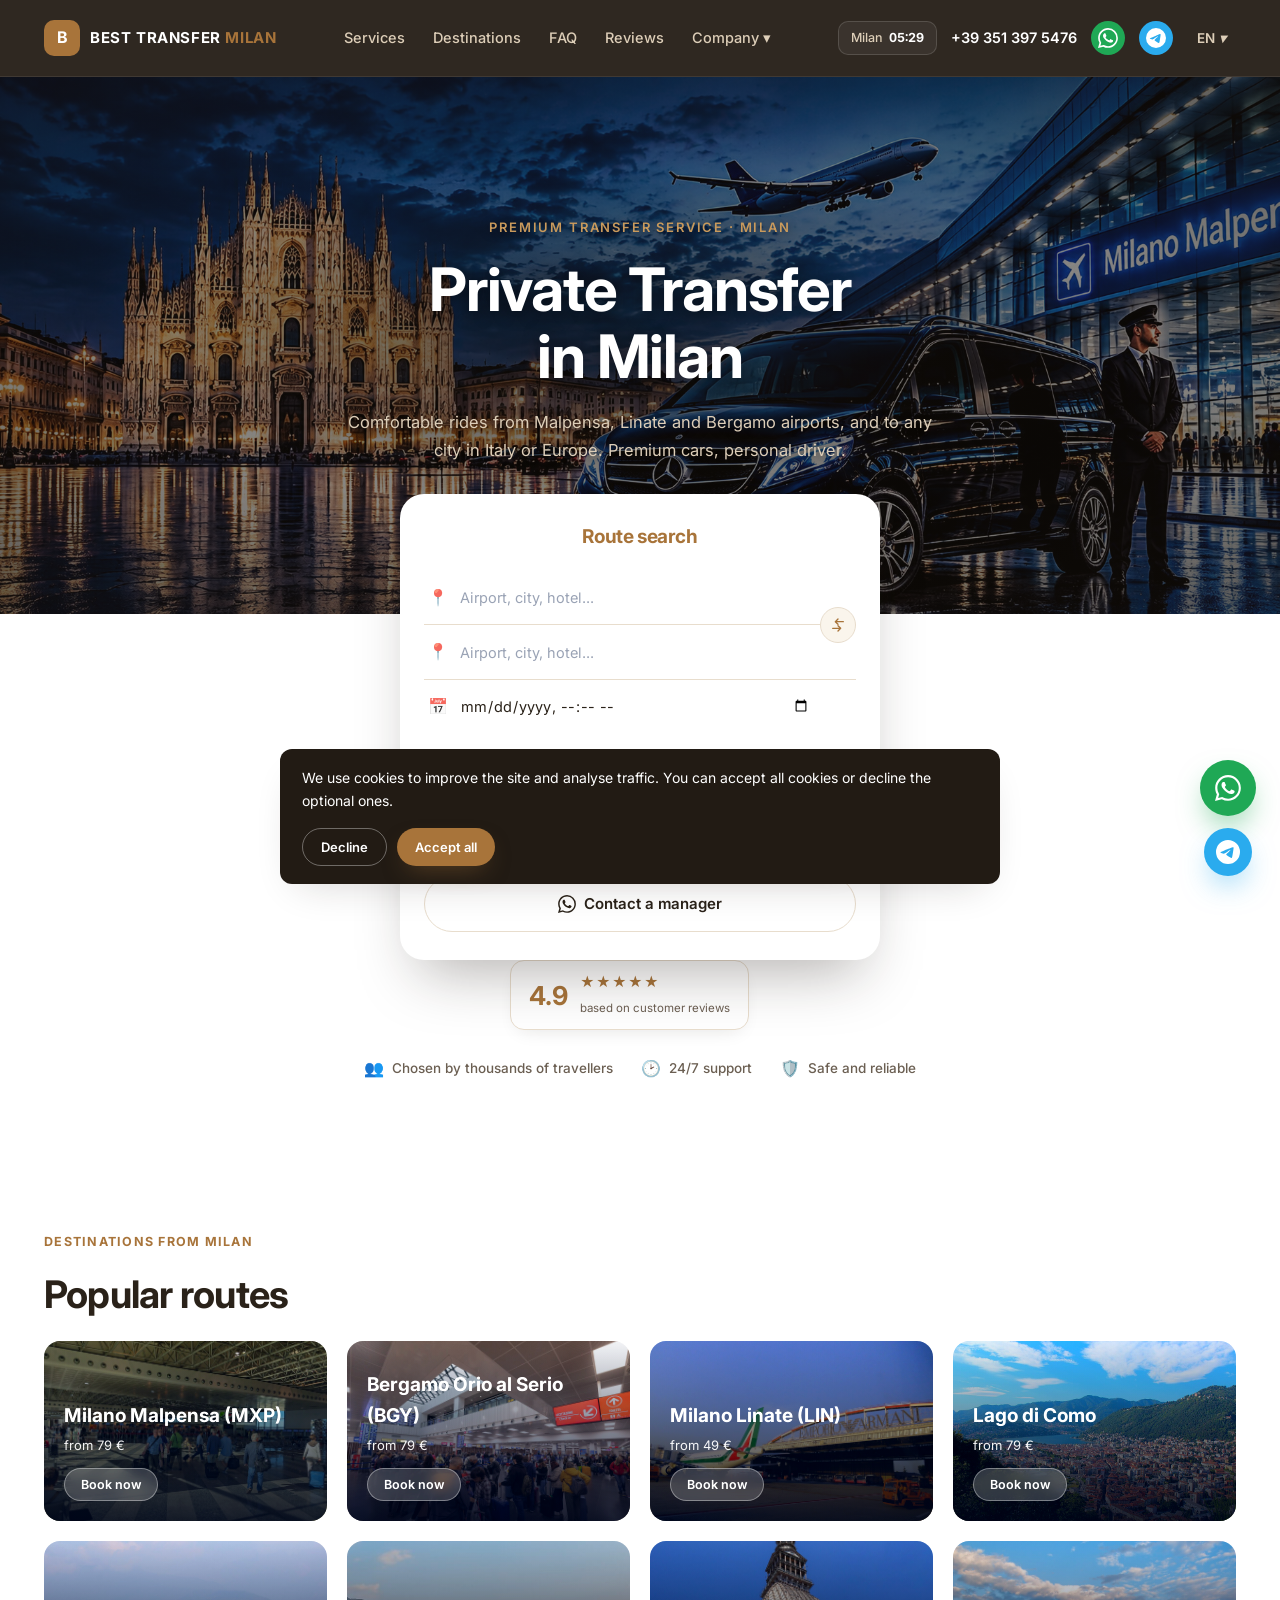
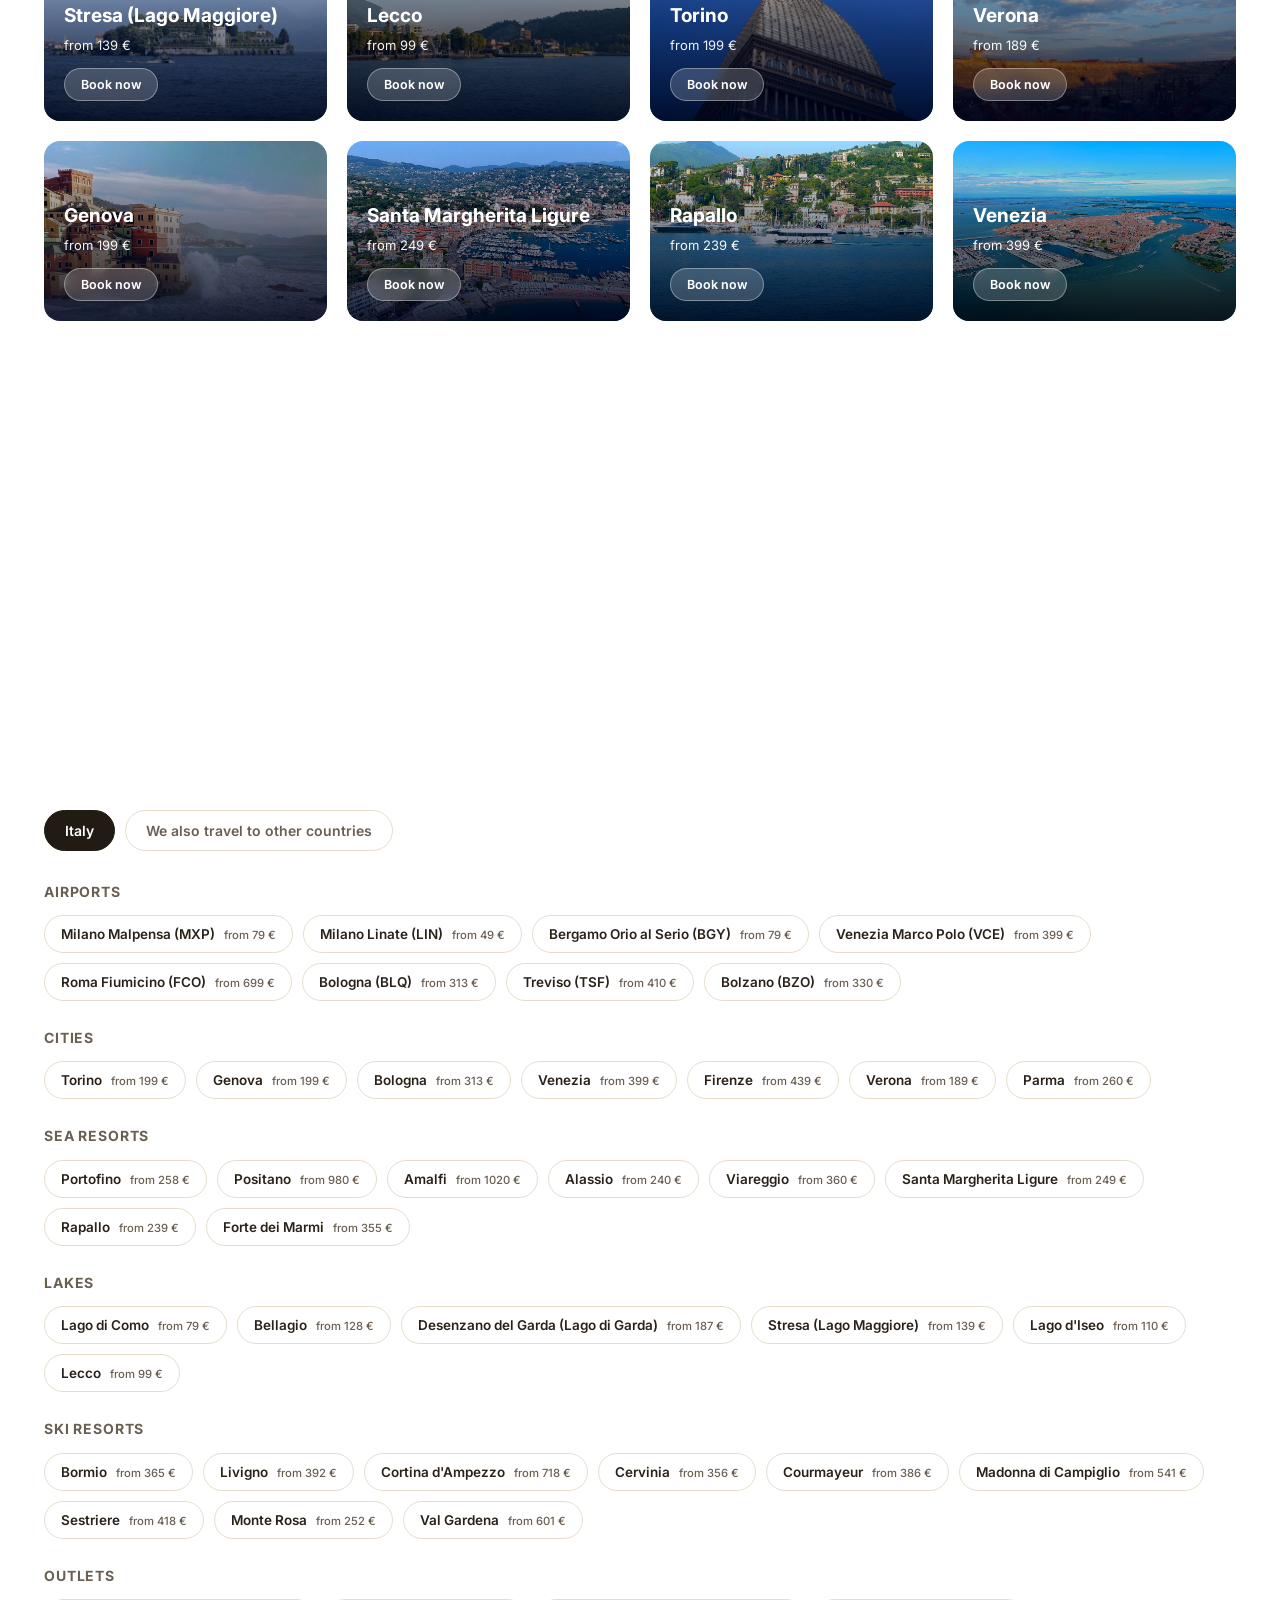
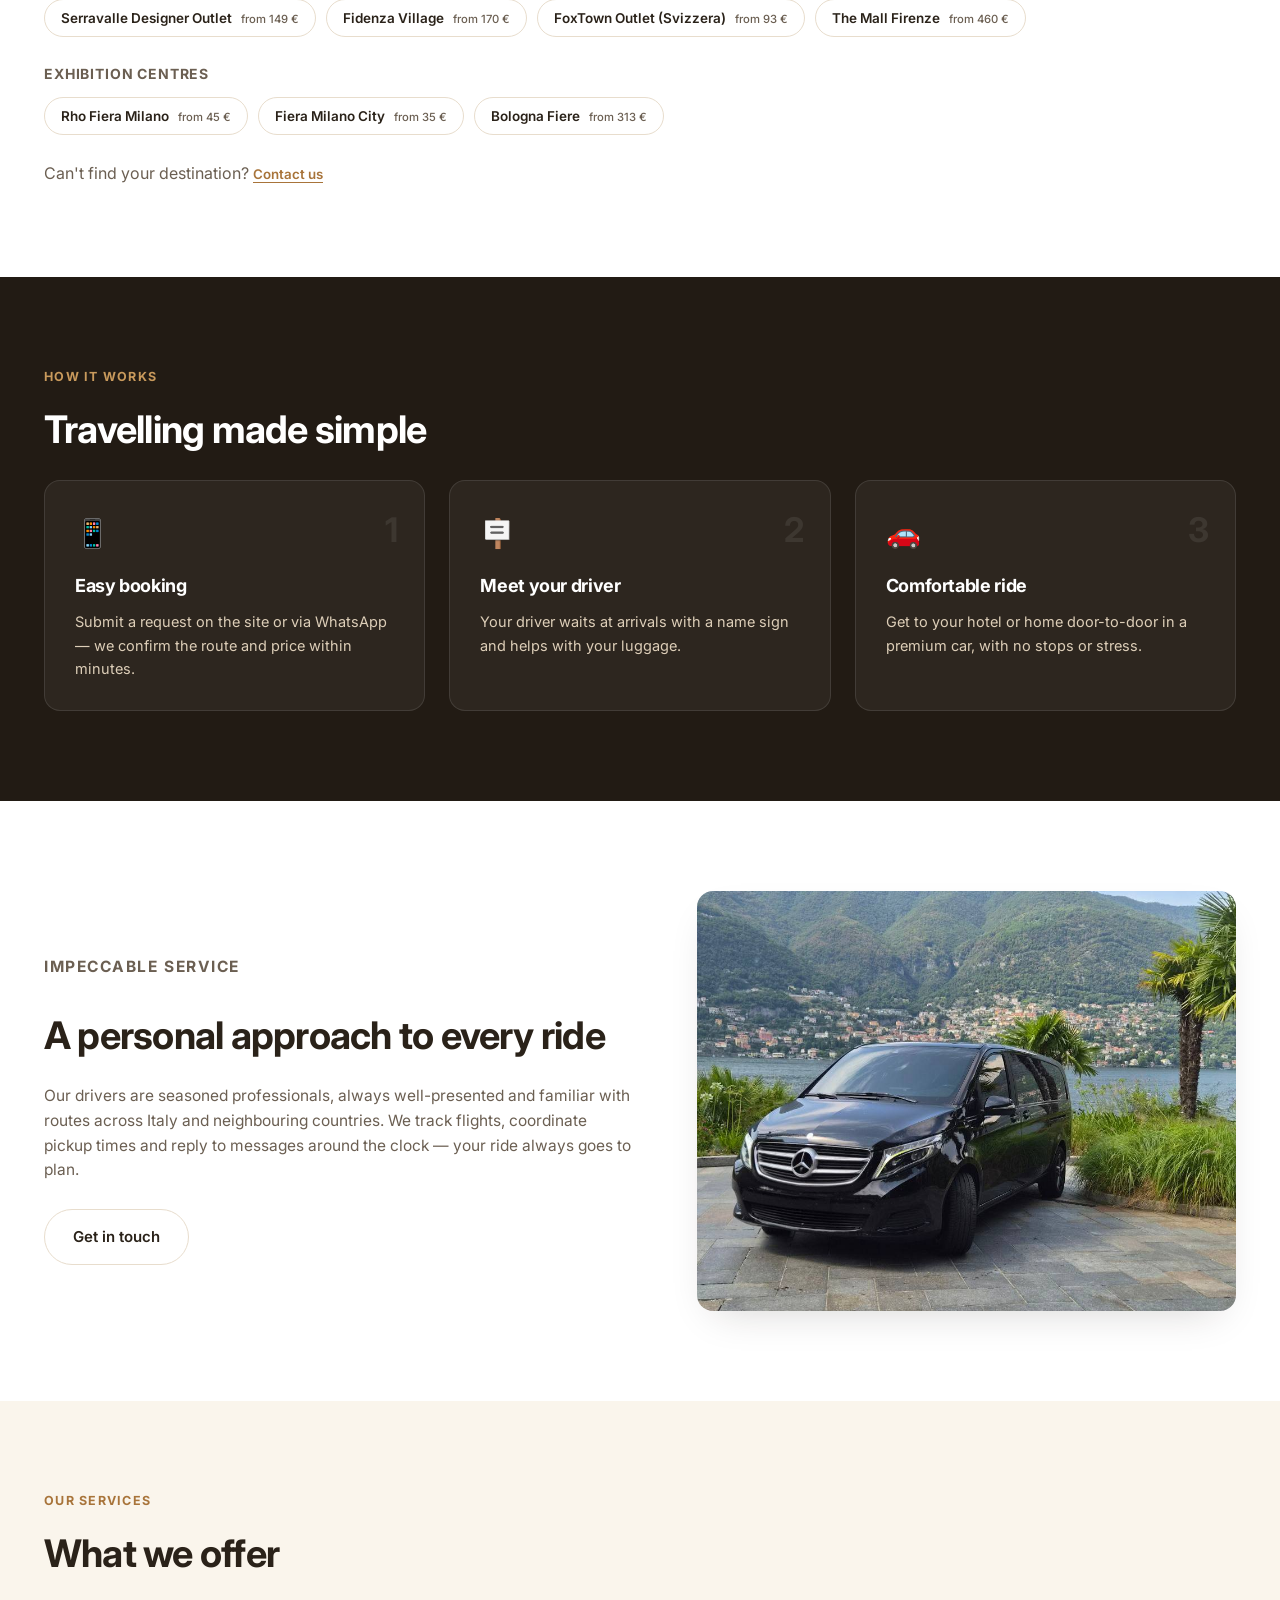
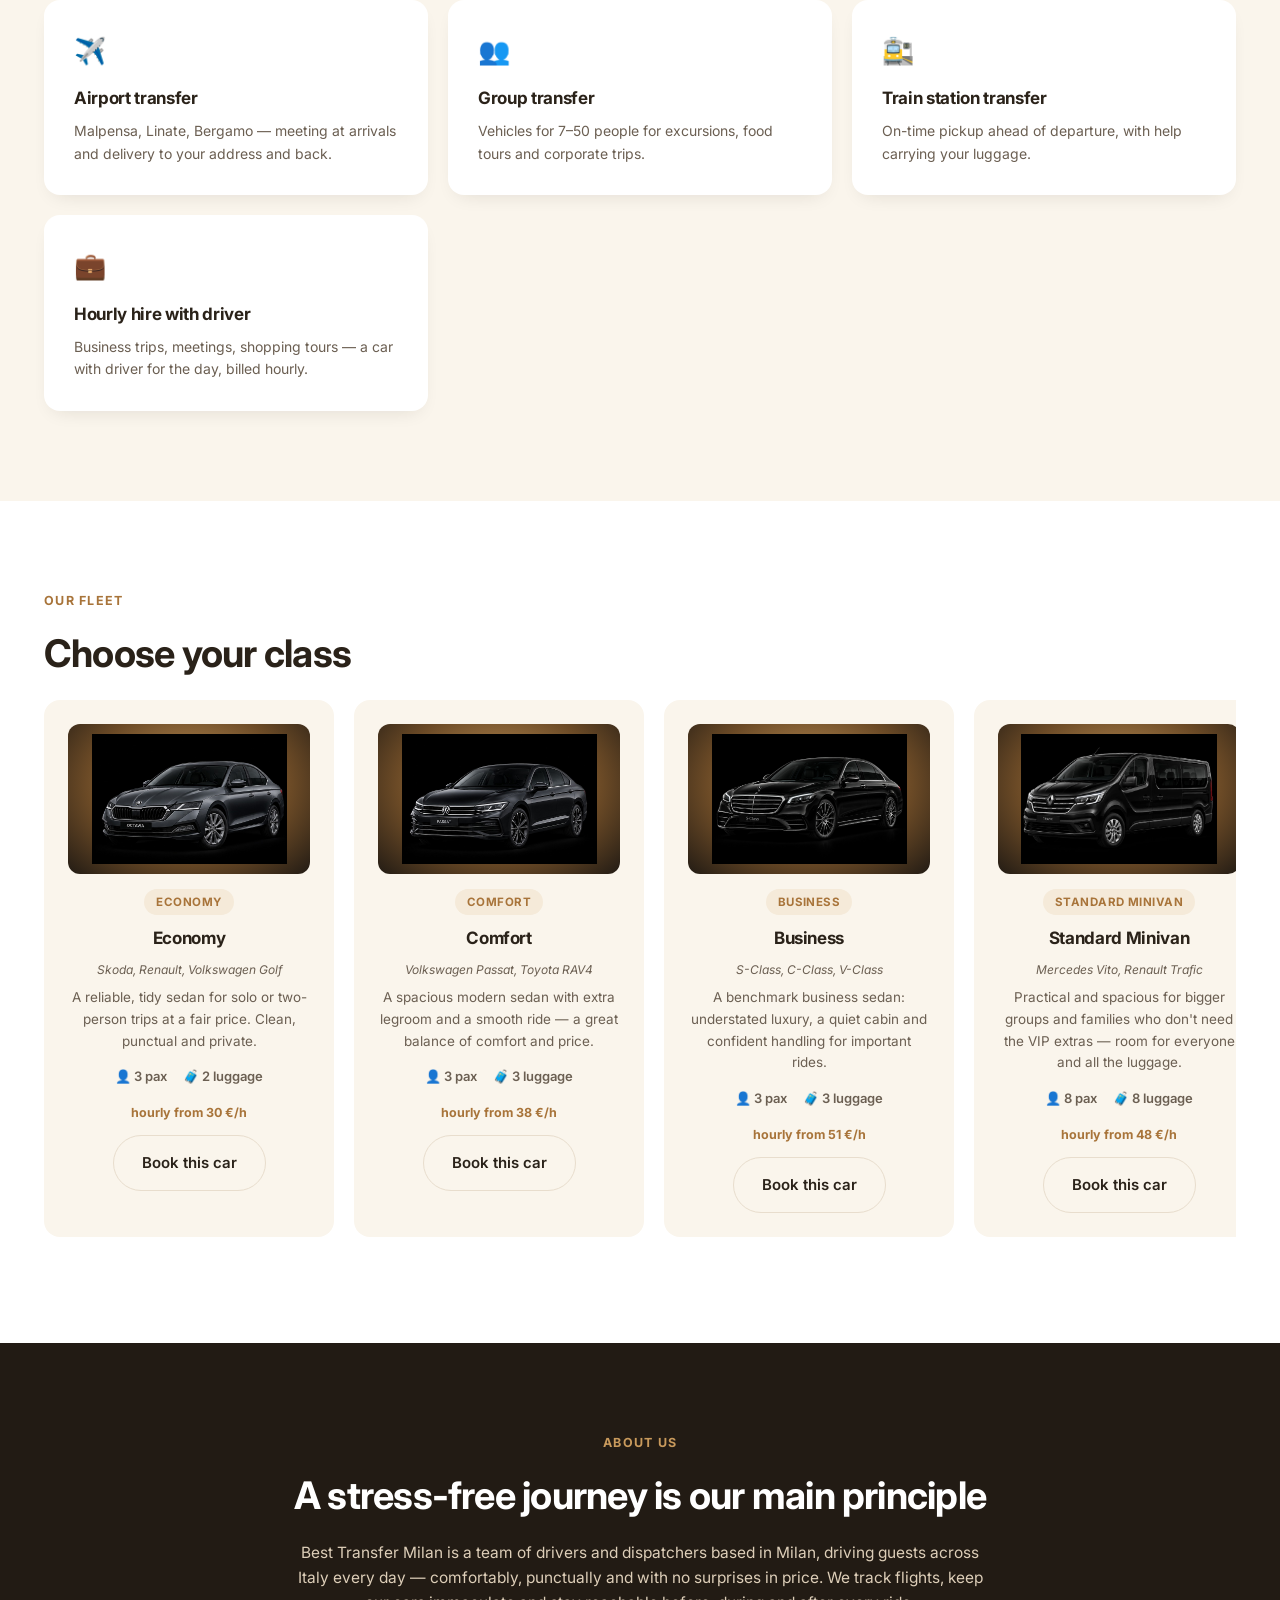
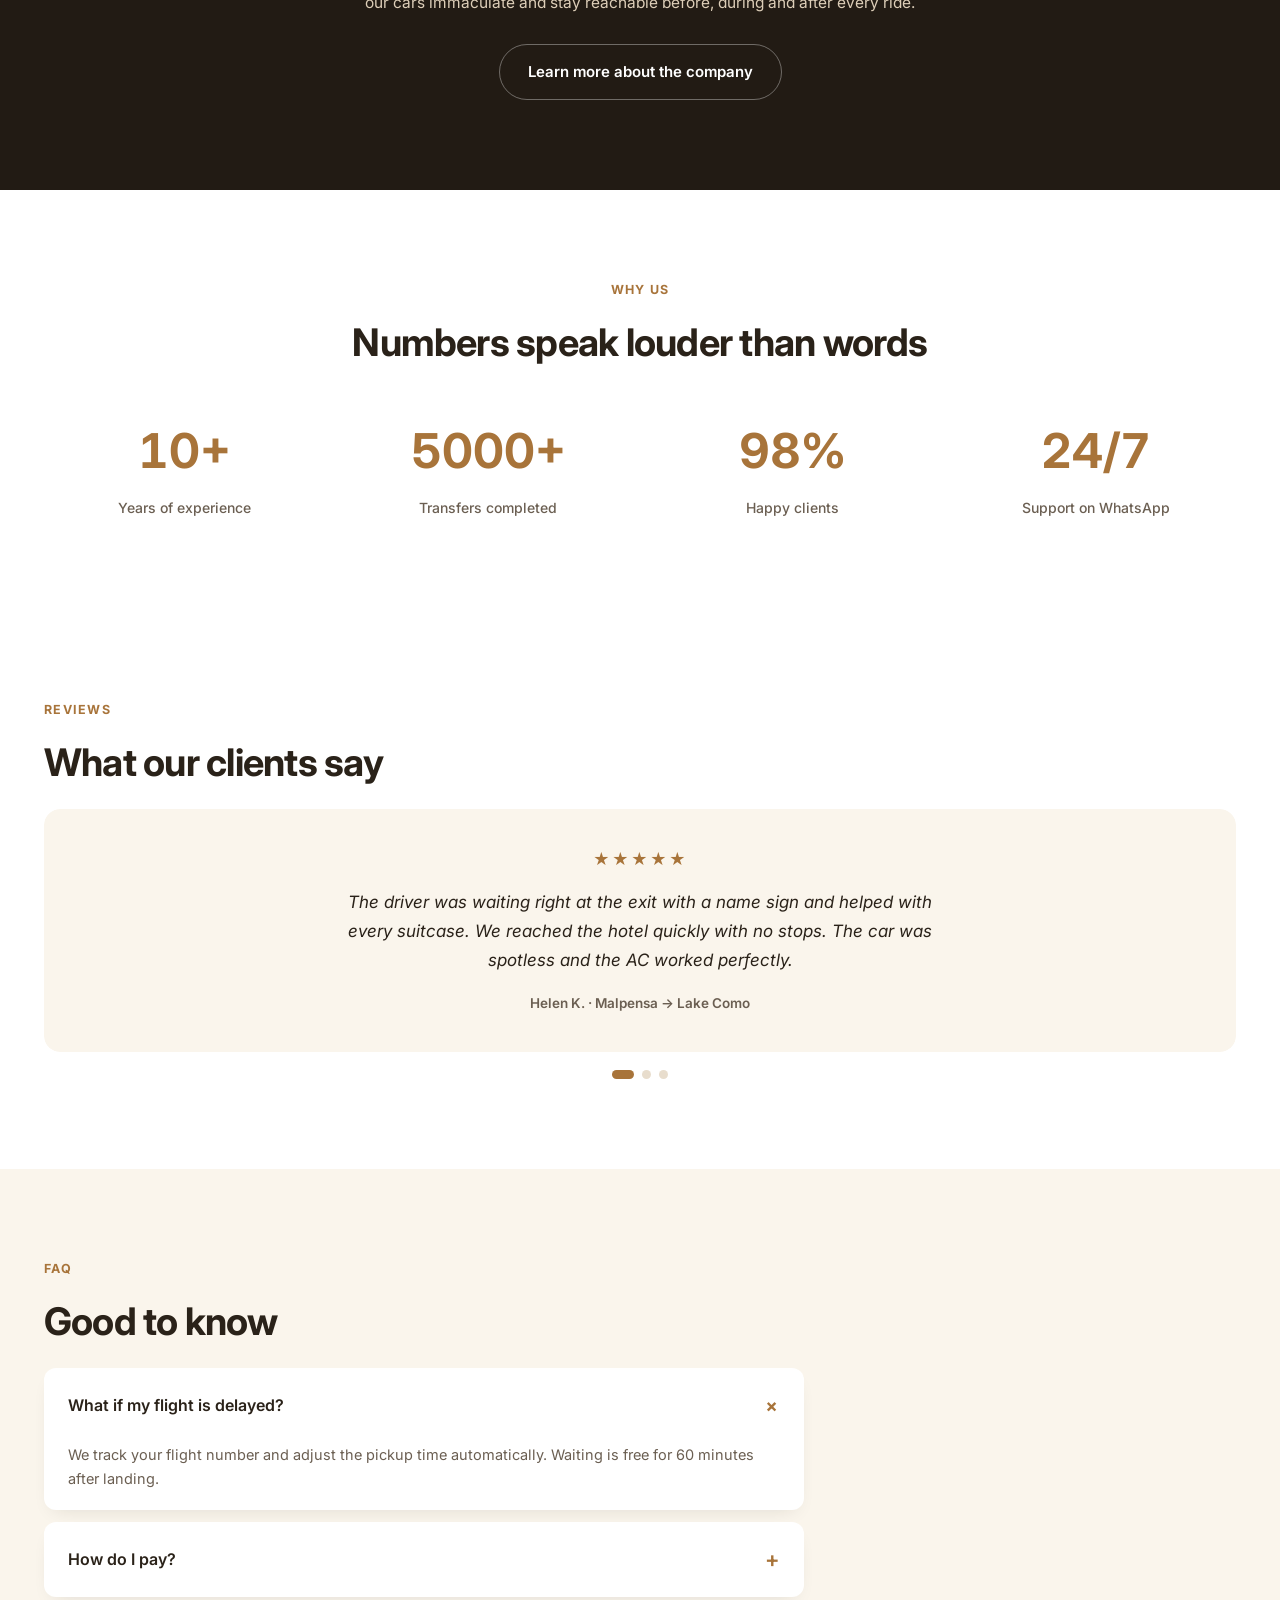
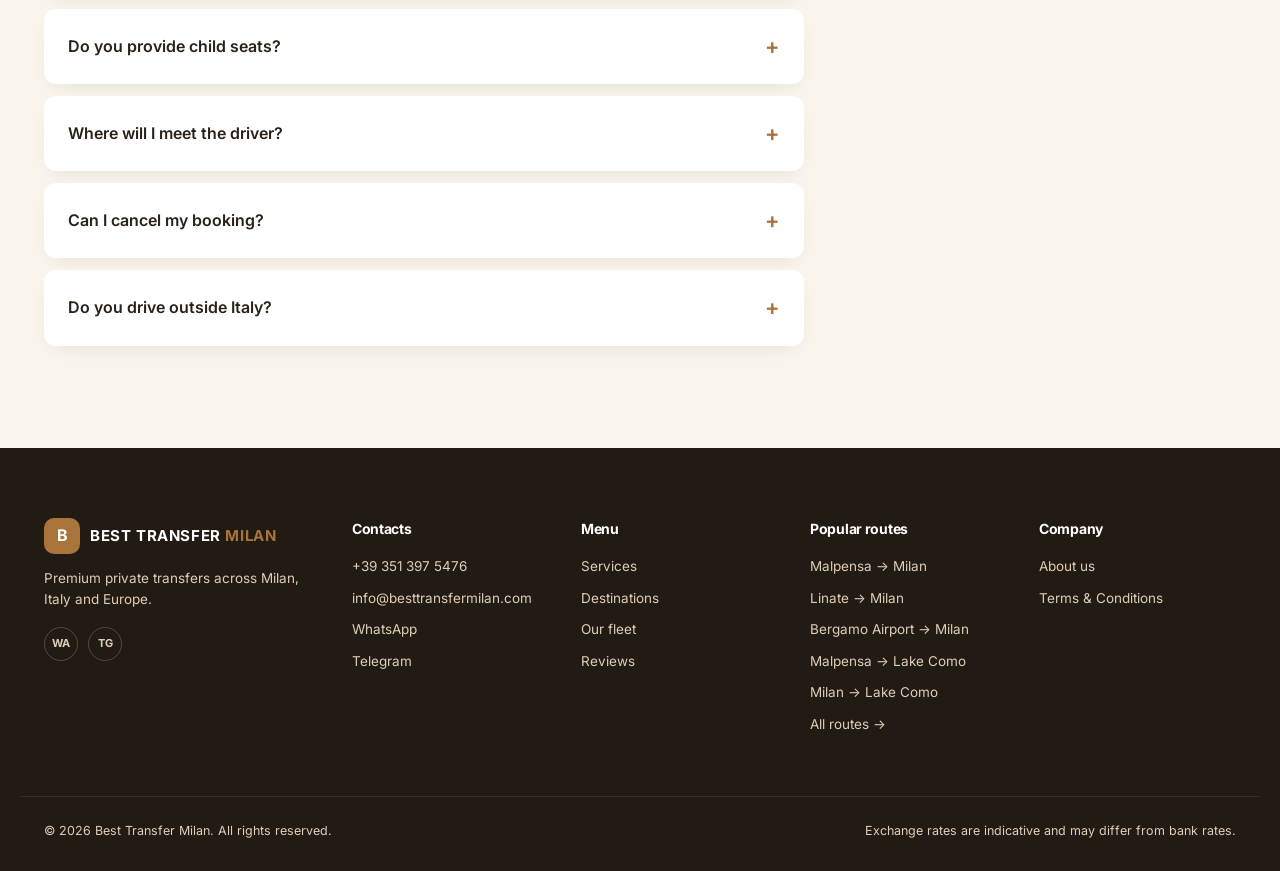
==== index.html @ 9ca3dce0 "Add static landing pages for 12 popular routes and a routes hub Each page has its own title, descrip" ====
<!DOCTYPE html>
<html lang="en">
<head>
<meta charset="UTF-8">
<meta name="viewport" content="width=device-width, initial-scale=1.0">
<title>Best Transfer Milan — Private Transfers in Milan</title>
<meta name="description" content="Premium private transfers from Milan: Malpensa, Linate and Bergamo airports, lakes, ski resorts and cities across Italy, France, Switzerland and Austria.">
<link rel="canonical" href="https://besttransfermilan.com/">
<meta name="robots" content="index, follow, max-image-preview:large, max-snippet:-1">
<meta property="og:type" content="website">
<meta property="og:site_name" content="Best Transfer Milan">
<meta property="og:title" content="Best Transfer Milan — Private Transfers in Milan">
<meta property="og:description" content="Premium private transfers from Milan: Malpensa, Linate and Bergamo airports, lakes, ski resorts and cities across Italy, France, Switzerland and Austria.">
<meta property="og:url" content="https://besttransfermilan.com/">
<meta property="og:image" content="https://besttransfermilan.com/images/hero-banner.jpg">
<meta property="og:image:width" content="2048">
<meta property="og:image:height" content="768">
<meta name="twitter:card" content="summary_large_image">
<link rel="preconnect" href="https://fonts.googleapis.com">
<link rel="preconnect" href="https://fonts.gstatic.com" crossorigin>
<link href="https://fonts.googleapis.com/css2?family=Inter:wght@400;500;600;700&display=swap" rel="stylesheet">
<link rel="icon" href="/favicon.ico" sizes="any">
<link rel="icon" type="image/png" sizes="96x96" href="/images/favicon-96.png">
<link rel="icon" type="image/png" sizes="32x32" href="/images/favicon-32.png">
<link rel="icon" type="image/svg+xml" href="/images/favicon.svg">
<link rel="apple-touch-icon" sizes="180x180" href="/images/favicon-180.png">
<link rel="manifest" href="/site.webmanifest">
<meta name="theme-color" content="#221b14">
<script type="application/ld+json">
{
  "@context": "https://schema.org",
  "@type": "LocalBusiness",
  "additionalType": "https://schema.org/TaxiService",
  "name": "Best Transfer Milan",
  "description": "Premium private transfers from Milan: Malpensa, Linate and Bergamo airports, lakes, ski resorts and cities across Italy, France, Switzerland and Austria.",
  "url": "https://besttransfermilan.com/",
  "logo": "https://besttransfermilan.com/images/favicon-512.png",
  "image": "https://besttransfermilan.com/images/hero-banner.jpg",
  "telephone": "+39 351 397 5476",
  "email": "info@besttransfermilan.com",
  "priceRange": "€€",
  "address": { "@type": "PostalAddress", "addressLocality": "Milano", "addressRegion": "MI", "addressCountry": "IT" },
  "areaServed": [
    { "@type": "City", "name": "Milan" },
    { "@type": "Country", "name": "Italy" }
  ],
  "sameAs": ["https://wa.me/393513975476", "https://t.me/VipTransferIt"],
  "openingHoursSpecification": [{
    "@type": "OpeningHoursSpecification",
    "dayOfWeek": ["Monday","Tuesday","Wednesday","Thursday","Friday","Saturday","Sunday"],
    "opens": "00:00",
    "closes": "23:59"
  }]
}
</script>
<link rel="stylesheet" href="style.css?v=39">
</head>
<body>

<!-- ===== COOKIE BANNER ===== -->
<div class="cookie" id="cookieBanner" hidden>
  <p data-i18n="cookie_text">Ми використовуємо файли cookie, щоб покращити роботу сайту та аналізувати трафік. Ви можете прийняти всі cookie або відхилити необов'язкові.</p>
  <div class="cookie__actions">
    <button type="button" class="btn btn--ghost btn--sm" id="cookieDecline" data-i18n="cookie_decline">Відхилити</button>
    <button type="button" class="btn btn--gold btn--sm" id="cookieAccept" data-i18n="cookie_accept">Прийняти всі</button>
  </div>
</div>

<!-- ===== HEADER ===== -->
<header class="header" id="header">
  <div class="header__inner container">
    <a href="#top" class="logo">
      <span class="logo__mark">B</span>
      <span class="logo__text">BEST TRANSFER <em>MILAN</em></span>
    </a>

    <nav class="nav" id="mainNav">
      <a href="#services" data-i18n="nav_services">Послуги</a>
      <a href="#catalog" data-i18n="nav_destinations">Напрямки</a>
      <a href="#faq" data-i18n="nav_faq">FAQ</a>
      <a href="#reviews" data-i18n="nav_reviews">Відгуки</a>
      <div class="dropdown">
        <button type="button" class="dropdown__toggle" data-i18n="nav_company">Компанія ▾</button>
        <div class="dropdown__menu">
          <a href="#about" data-i18n="nav_about">Про нас</a>
          <a href="#" id="openTerms" data-i18n="nav_terms">Умови та правила</a>
        </div>
      </div>
    </nav>

    <div class="header__tools">
      <div class="header__clock" id="headerClock">
        <span class="header__clock-label" data-i18n="clock_label">Мілан</span>
        <span class="header__clock-time" id="headerClockTime">—:—</span>
      </div>
      <a href="https://wa.me/390000000000" target="_blank" rel="noopener" class="header__phone" id="headerPhone">+39 000 000 0000</a>
      <a href="https://wa.me/390000000000" target="_blank" rel="noopener" class="header__wa" aria-label="WhatsApp">
        <svg viewBox="0 0 24 24" fill="currentColor" width="20" height="20"><path d="M17.47 14.38c-.3-.15-1.76-.87-2.03-.97-.27-.1-.47-.15-.67.15-.2.3-.77.97-.94 1.16-.17.2-.35.22-.64.08-.3-.15-1.26-.46-2.39-1.48-.88-.79-1.48-1.76-1.65-2.06-.17-.3-.02-.46.13-.61.13-.13.3-.35.45-.52.15-.17.2-.3.3-.5.1-.2.05-.37-.02-.52-.08-.15-.67-1.61-.92-2.21-.24-.58-.49-.5-.67-.51-.17-.01-.37-.01-.57-.01-.2 0-.52.07-.79.37-.27.3-1.04 1.02-1.04 2.48 0 1.46 1.07 2.88 1.21 3.07.15.2 2.1 3.2 5.08 4.49.71.3 1.26.49 1.69.62.71.23 1.36.2 1.87.12.57-.09 1.76-.72 2.01-1.41.25-.69.25-1.29.17-1.41-.07-.12-.27-.2-.57-.35M12.05 21.9h-.01a9.87 9.87 0 0 1-5.03-1.38l-.36-.21-3.74.98 1-3.65-.24-.37a9.86 9.86 0 0 1-1.51-5.26C2.17 6.6 6.6 2.16 12.06 2.16c2.64 0 5.12 1.03 6.99 2.9a9.82 9.82 0 0 1 2.89 6.99c0 5.45-4.44 9.88-9.89 9.88M20.46 3.6A11.82 11.82 0 0 0 12.06 0C5.5 0 .17 5.33.17 11.89c0 2.1.55 4.14 1.59 5.95L0 24l6.3-1.65a11.88 11.88 0 0 0 5.68 1.45h.01c6.55 0 11.89-5.34 11.89-11.89a11.82 11.82 0 0 0-3.42-8.3" /></svg>
      </a>
      <a href="https://t.me/VipTransferIt" target="_blank" rel="noopener" class="header__tg" aria-label="Telegram" data-telegram-link>
        <svg viewBox="0 0 24 24" fill="currentColor" width="20" height="20"><path d="M11.944 0A12 12 0 000 12a12 12 0 0012 12 12 12 0 0012-12A12 12 0 0012 0a12 12 0 00-.056 0zm4.962 7.224c.1-.002.321.023.465.14a.506.506 0 01.171.325c.016.093.036.306.02.472-.18 1.898-.962 6.502-1.36 8.627-.168.9-.499 1.201-.82 1.23-.696.065-1.225-.46-1.9-.902-1.056-.693-1.653-1.124-2.678-1.8-1.185-.78-.417-1.21.258-1.91.177-.184 3.247-2.977 3.307-3.23.007-.032.014-.15-.056-.212s-.174-.041-.249-.024c-.106.024-1.793 1.14-5.061 3.345-.48.33-.913.49-1.302.48-.428-.008-1.252-.241-1.865-.44-.752-.245-1.349-.374-1.297-.789.027-.216.325-.437.893-.663 3.498-1.524 5.83-2.529 6.998-3.014 3.332-1.386 4.025-1.627 4.476-1.635z"/></svg>
      </a>

      <div class="switch" id="langSwitch">
        <button type="button" class="switch__toggle" id="langToggle">EN <i>▾</i></button>
        <ul class="switch__menu" id="langMenu">
          <li><button type="button" data-lang="it">IT</button></li>
          <li><button type="button" data-lang="en" class="is-active">EN</button></li>
          <li><button type="button" data-lang="uk">UA</button></li>
          <li><button type="button" data-lang="ru">RU</button></li>
        </ul>
      </div>

      <button type="button" class="burger" id="burger" aria-label="Menu"><span></span><span></span><span></span></button>
    </div>
  </div>

  <!-- mobile nav -->
  <div class="mobile-nav" id="mobileNav">
    <a href="#services" data-i18n="nav_services">Послуги</a>
    <a href="#catalog" data-i18n="nav_destinations">Напрямки</a>
    <a href="#faq" data-i18n="nav_faq">FAQ</a>
    <a href="#reviews" data-i18n="nav_reviews">Відгуки</a>
    <a href="#about" data-i18n="nav_about">Про нас</a>
    <a href="#" id="openTermsMobile" data-i18n="nav_terms">Умови та правила</a>
  </div>
</header>

<main id="top">

  <!-- ===== HERO ===== -->
  <section class="hero" id="hero">
    <div class="hero__bg"></div>
    <div class="hero__overlay"></div>
    <div class="hero__content container">
      <p class="hero__eyebrow reveal" data-i18n="hero_eyebrow">Преміальний трансфер-сервіс · Мілан</p>
      <h1 class="hero__title reveal" data-i18n="hero_title">Приватний трансфер<br>у Мілані</h1>
      <p class="hero__subtitle reveal" data-i18n="hero_subtitle">Комфортні поїздки з аеропортів Мальпенса, Лінате й Бергамо, а також у будь-яке місто Італії та Європи. Преміальні авто, персональний водій, фіксована ціна.</p>
    </div>
  </section>

  <!-- ===== FLOATING SEARCH CARD ===== -->
  <div class="searchcard-wrap container">
    <form class="searchcard reveal" id="searchForm" novalidate>
      <h2 class="searchcard__title" data-i18n="search_title">Пошук маршруту</h2>

      <div class="searchcard__swapgroup">
        <div class="searchcard__row autocomplete">
          <span class="searchcard__icon">📍</span>
          <input type="text" id="fromInput" autocomplete="off" autocapitalize="off" spellcheck="false" data-i18n-placeholder="f_from_ph" placeholder="Звідки (напр. Мілан)">
          <ul class="autocomplete__list" id="fromList"></ul>
        </div>
        <div class="searchcard__row autocomplete searchcard__row--bordered">
          <span class="searchcard__icon">📍</span>
          <input type="text" id="toInput" autocomplete="off" autocapitalize="off" spellcheck="false" data-i18n-placeholder="f_to_ph" placeholder="Куди (напр. Мальпенса)">
          <ul class="autocomplete__list" id="toList"></ul>
        </div>
        <button type="button" class="swap-btn" id="swapBtn" aria-label="Swap">
          <svg viewBox="0 0 24 24" width="16" height="16" fill="none" stroke="currentColor" stroke-width="2" stroke-linecap="round" stroke-linejoin="round"><path d="M8 7h12M8 7l4-4M8 7l4 4"/><path d="M16 17H4m12 0l-4 4m4-4l-4-4"/></svg>
        </button>
      </div>

      <div class="searchcard__row searchcard__row--bordered">
        <span class="searchcard__icon">📅</span>
        <input type="datetime-local" id="dateInput">
      </div>

      <div class="searchcard__counters">
        <button type="button" class="counter-trigger" id="paxTrigger" data-open="pax">
          <span class="searchcard__icon">👤</span> <span id="paxDisplay">2</span> <i>▾</i>
        </button>
        <span class="searchcard__divider"></span>
        <button type="button" class="counter-trigger" id="bagsTrigger" data-open="bags">
          <span class="searchcard__icon">🧳</span> <span id="bagsDisplay">2</span> <i>▾</i>
        </button>

        <div class="counter-popover" id="counterPopover" hidden>
          <div class="counter-popover__row">
            <span data-i18n="f_pax">Пасажири</span>
            <div class="counter" data-counter="pax" data-min="1" data-max="16" data-value="2">
              <button type="button" class="counter__btn" data-step="-1" aria-label="minus">−</button>
              <span class="counter__value">2</span>
              <button type="button" class="counter__btn" data-step="1" aria-label="plus">+</button>
            </div>
          </div>
          <div class="counter-popover__row">
            <span data-i18n="f_bags">Багаж</span>
            <div class="counter" data-counter="bags" data-min="0" data-max="16" data-value="2">
              <button type="button" class="counter__btn" data-step="-1" aria-label="minus">−</button>
              <span class="counter__value">2</span>
              <button type="button" class="counter__btn" data-step="1" aria-label="plus">+</button>
            </div>
          </div>
        </div>
      </div>

      <button type="submit" class="btn btn--gold searchcard__submit" data-i18n="f_submit">Дізнатися ціни</button>
      <a href="https://wa.me/390000000000" target="_blank" rel="noopener" class="btn btn--outline searchcard__contact">
        <svg viewBox="0 0 24 24" fill="currentColor" width="18" height="18"><path d="M17.47 14.38c-.3-.15-1.76-.87-2.03-.97-.27-.1-.47-.15-.67.15-.2.3-.77.97-.94 1.16-.17.2-.35.22-.64.08-.3-.15-1.26-.46-2.39-1.48-.88-.79-1.48-1.76-1.65-2.06-.17-.3-.02-.46.13-.61.13-.13.3-.35.45-.52.15-.17.2-.3.3-.5.1-.2.05-.37-.02-.52-.08-.15-.67-1.61-.92-2.21-.24-.58-.49-.5-.67-.51-.17-.01-.37-.01-.57-.01-.2 0-.52.07-.79.37-.27.3-1.04 1.02-1.04 2.48 0 1.46 1.07 2.88 1.21 3.07.15.2 2.1 3.2 5.08 4.49.71.3 1.26.49 1.69.62.71.23 1.36.2 1.87.12.57-.09 1.76-.72 2.01-1.41.25-.69.25-1.29.17-1.41-.07-.12-.27-.2-.57-.35M12.05 21.9h-.01a9.87 9.87 0 0 1-5.03-1.38l-.36-.21-3.74.98 1-3.65-.24-.37a9.86 9.86 0 0 1-1.51-5.26C2.17 6.6 6.6 2.16 12.06 2.16c2.64 0 5.12 1.03 6.99 2.9a9.82 9.82 0 0 1 2.89 6.99c0 5.45-4.44 9.88-9.89 9.88M20.46 3.6A11.82 11.82 0 0 0 12.06 0C5.5 0 .17 5.33.17 11.89c0 2.1.55 4.14 1.59 5.95L0 24l6.3-1.65a11.88 11.88 0 0 0 5.68 1.45h.01c6.55 0 11.89-5.34 11.89-11.89a11.82 11.82 0 0 0-3.42-8.3" /></svg>
        <span data-i18n="contact_manager">Зв'язатися з менеджером</span>
      </a>
    </form>

    <!-- TRUST STRIP -->
    <div class="trust reveal">
      <div class="trust__rating">
        <span class="trust__score">4.9</span>
        <div>
          <div class="trust__stars">★★★★★</div>
          <span class="trust__of" data-i18n="trust_based">на основі відгуків клієнтів</span>
        </div>
      </div>
      <div class="trust__quotes" id="trustQuotes"></div>
    </div>

    <div class="badges reveal">
      <div class="badge"><span class="badge__icon">👥</span><span data-i18n="badge1">Вибір тисяч мандрівників</span></div>
      <div class="badge"><span class="badge__icon">🕑</span><span data-i18n="badge2">Підтримка 24/7</span></div>
      <div class="badge"><span class="badge__icon">🛡️</span><span data-i18n="badge3">Безпечно та надійно</span></div>
    </div>
  </div>

  <!-- ===== SEARCH RESULTS ===== -->
  <section class="section results" id="results" hidden>
    <div class="container">
      <p class="section__eyebrow reveal" data-i18n="results_eyebrow">Ваш маршрут</p>
      <h2 class="section__title reveal" id="resultsRoute">Milano → —</h2>
      <p class="results__distance reveal" id="resultsDistance"></p>
      <p class="results__note reveal" data-i18n="results_note">Ціни вказані орієнтовно та залежать від обраного класу авто. Точну вартість менеджер підтвердить після бронювання.</p>
      <div class="results__grid" id="resultsGrid"></div>
    </div>
  </section>

  <!-- ===== POPULAR DESTINATIONS ===== -->
  <section class="section destinations">
    <div class="container">
      <p class="section__eyebrow reveal" data-i18n="dest_eyebrow">Напрямки з Мілана</p>
      <h2 class="section__title reveal" data-i18n="dest_title">Популярні маршрути</h2>
      <div class="dest__grid" id="destGrid"></div>
    </div>
  </section>

  <!-- ===== DESTINATION CATALOG ===== -->
  <section class="section catalog" id="catalog">
    <div class="container">
      <p class="section__eyebrow reveal" data-i18n="catalog_eyebrow">Повний каталог</p>
      <h2 class="section__title reveal" data-i18n="catalog_title">Куди ще ми їдемо</h2>

      <div class="tabs" id="catalogTabs">
        <button type="button" class="tabs__btn is-active" data-tab="italy" data-i18n="tab_italy">Італія</button>
        <button type="button" class="tabs__btn" data-tab="other" data-i18n="tab_other">Також їздимо в інші країни</button>
      </div>

      <div class="catalog__panels" id="catalogPanels"></div>

      <p class="catalog__any reveal">
        <span data-i18n="catalog_notfound">Не знайшли свій напрямок?</span>
        <button type="button" class="link-btn" id="openContactFromCatalog" data-i18n="catalog_contact">Зв'яжіться з нами</button>
      </p>
    </div>
  </section>

  <!-- ===== HOW IT WORKS ===== -->
  <section class="section steps">
    <div class="container">
      <p class="section__eyebrow reveal" data-i18n="steps_eyebrow">Як це працює</p>
      <h2 class="section__title reveal" data-i18n="steps_title">Подорожувати просто</h2>
      <div class="steps__grid">
        <div class="step reveal">
          <div class="step__num">1</div>
          <div class="step__icon">📱</div>
          <h3 data-i18n="step1_title">Легке бронювання</h3>
          <p data-i18n="step1_text">Залиште заявку на сайті або у WhatsApp — підтвердимо маршрут і ціну за кілька хвилин.</p>
        </div>
        <div class="step reveal">
          <div class="step__num">2</div>
          <div class="step__icon">🪧</div>
          <h3 data-i18n="step2_title">Зустріч з водієм</h3>
          <p data-i18n="step2_text">Водій чекає на вас із табличкою в залі прильоту та допомагає з багажем.</p>
        </div>
        <div class="step reveal">
          <div class="step__num">3</div>
          <div class="step__icon">🚗</div>
          <h3 data-i18n="step3_title">Комфортна поїздка</h3>
          <p data-i18n="step3_text">Доїдьте до дверей готелю чи будинку у преміальному авто без зупинок і стресу.</p>
        </div>
      </div>
    </div>
  </section>

  <!-- ===== IMPECCABLE SERVICE ===== -->
  <section class="section quality">
    <div class="container quality__grid">
      <div class="quality__text reveal">
        <p class="section__eyebrow" data-i18n="quality_eyebrow">Бездоганний сервіс</p>
        <h2 class="section__title" data-i18n="quality_title">Персональний підхід до кожної поїздки</h2>
        <p data-i18n="quality_text">Наші водії — професіонали з багаторічним досвідом, охайним зовнішнім виглядом і знанням маршрутів по всій Італії та сусідніх країнах. Ми стежимо за рейсами, узгоджуємо час подачі авто та відповідаємо на повідомлення цілодобово — ваша поїздка завжди проходить за планом.</p>
        <a href="#booking" class="btn btn--outline" id="qualityCta" data-i18n="quality_cta">Зв'язатися з нами</a>
      </div>
      <div class="quality__media reveal">
        <img src="images/mercedes-v-class.jpg" alt="Водій Best Transfer Milan біля преміального автомобіля" loading="lazy">
      </div>
    </div>
  </section>

  <!-- ===== SERVICES ===== -->
  <section class="section services" id="services">
    <div class="container">
      <p class="section__eyebrow reveal" data-i18n="services_eyebrow">Наші послуги</p>
      <h2 class="section__title reveal" data-i18n="services_title">Що ми пропонуємо</h2>
      <div class="services__grid">
        <div class="service reveal">
          <div class="service__icon">✈️</div>
          <h3 data-i18n="svc1_title">Трансфер з аеропорту</h3>
          <p data-i18n="svc1_text">Мальпенса, Лінате, Бергамо — зустріч у залі прильоту та доставка до адреси й назад.</p>
        </div>
        <div class="service reveal">
          <div class="service__icon">👥</div>
          <h3 data-i18n="svc2_title">Груповий трансфер</h3>
          <p data-i18n="svc2_text">Авто на 7–50 місць для екскурсій, гастротурів і корпоративних поїздок.</p>
        </div>
        <div class="service reveal">
          <div class="service__icon">🚉</div>
          <h3 data-i18n="svc5_title">Трансфер до вокзалу</h3>
          <p data-i18n="svc5_text">Вчасна подача авто до відправлення потяга, допомога з багажем.</p>
        </div>
        <div class="service reveal">
          <div class="service__icon">💼</div>
          <h3 data-i18n="svc6_title">Погодинна оренда з водієм</h3>
          <p data-i18n="svc6_text">Бізнес-поїздки, зустрічі, шопінг-тури — авто з водієм на весь день за погодинним тарифом.</p>
        </div>
      </div>
    </div>
  </section>

  <!-- ===== FLEET ===== -->
  <section class="section fleet" id="fleet">
    <div class="container">
      <p class="section__eyebrow reveal" data-i18n="fleet_eyebrow">Автопарк</p>
      <h2 class="section__title reveal" data-i18n="fleet_title">Оберіть клас авто</h2>
      <div class="fleet__grid" id="fleetGrid"></div>
    </div>
  </section>

  <!-- ===== ABOUT / TRUST ===== -->
  <section class="section about" id="about">
    <div class="container about__box">
      <p class="section__eyebrow reveal" data-i18n="about_eyebrow">Про нас</p>
      <h2 class="section__title reveal" data-i18n="about_title">Подорож без стресу — наш головний принцип</h2>
      <p class="about__text reveal" data-i18n="about_text">Best Transfer Milan — команда водіїв і диспетчерів, що базується в Мілані та щодня возить гостей Італії комфортно, пунктуально та без несподіванок у ціні. Ми стежимо за рейсами, тримаємо авто в ідеальному стані та завжди на зв'язку — до, під час і після поїздки.</p>
      <a href="#" class="btn btn--ghost" id="aboutMoreBtn" data-i18n="about_cta">Дізнатися більше про компанію</a>
    </div>
  </section>

  <!-- ===== STATS ===== -->
  <section class="section stats-section">
    <div class="container">
      <p class="section__eyebrow reveal" data-i18n="stats_eyebrow">Чому ми</p>
      <h2 class="section__title reveal" data-i18n="stats_title">Цифри говорять самі за себе</h2>
      <ul class="stats__grid">
        <li class="stat reveal"><span class="stat__num" data-count="10" data-suffix="+">0</span><p data-i18n="stats1">Років досвіду</p></li>
        <li class="stat reveal"><span class="stat__num" data-count="5000" data-suffix="+">0</span><p data-i18n="stats2">Виконаних трансферів</p></li>
        <li class="stat reveal"><span class="stat__num" data-count="98" data-suffix="%">0</span><p data-i18n="stats3">Задоволених клієнтів</p></li>
        <li class="stat reveal"><span class="stat__num" data-count="24" data-suffix="/7">0</span><p data-i18n="stats4">Підтримка у WhatsApp</p></li>
      </ul>
    </div>
  </section>

  <!-- ===== REVIEWS ===== -->
  <section class="section reviews" id="reviews">
    <div class="container">
      <p class="section__eyebrow reveal" data-i18n="reviews_eyebrow">Відгуки</p>
      <h2 class="section__title reveal" data-i18n="reviews_title">Що кажуть наші клієнти</h2>
      <div class="reviews__carousel reveal" id="reviewsCarousel">
        <div class="reviews__track" id="reviewsTrack"></div>
      </div>
      <div class="reviews__dots" id="reviewsDots"></div>
    </div>
  </section>

  <!-- ===== FAQ ===== -->
  <section class="section faq" id="faq">
    <div class="container">
      <p class="section__eyebrow reveal" data-i18n="faq_eyebrow">FAQ</p>
      <h2 class="section__title reveal" data-i18n="faq_title">Корисно знати</h2>
      <div class="faq__list" id="faqList"></div>
    </div>
  </section>

</main>

<!-- ===== FLOATING MESSENGER BUTTONS ===== -->
<div class="fab-group">
  <a href="https://wa.me/390000000000" target="_blank" rel="noopener" class="fab fab--wa" aria-label="WhatsApp">
    <svg viewBox="0 0 24 24" fill="currentColor" width="26" height="26"><path d="M17.47 14.38c-.3-.15-1.76-.87-2.03-.97-.27-.1-.47-.15-.67.15-.2.3-.77.97-.94 1.16-.17.2-.35.22-.64.08-.3-.15-1.26-.46-2.39-1.48-.88-.79-1.48-1.76-1.65-2.06-.17-.3-.02-.46.13-.61.13-.13.3-.35.45-.52.15-.17.2-.3.3-.5.1-.2.05-.37-.02-.52-.08-.15-.67-1.61-.92-2.21-.24-.58-.49-.5-.67-.51-.17-.01-.37-.01-.57-.01-.2 0-.52.07-.79.37-.27.3-1.04 1.02-1.04 2.48 0 1.46 1.07 2.88 1.21 3.07.15.2 2.1 3.2 5.08 4.49.71.3 1.26.49 1.69.62.71.23 1.36.2 1.87.12.57-.09 1.76-.72 2.01-1.41.25-.69.25-1.29.17-1.41-.07-.12-.27-.2-.57-.35M12.05 21.9h-.01a9.87 9.87 0 0 1-5.03-1.38l-.36-.21-3.74.98 1-3.65-.24-.37a9.86 9.86 0 0 1-1.51-5.26C2.17 6.6 6.6 2.16 12.06 2.16c2.64 0 5.12 1.03 6.99 2.9a9.82 9.82 0 0 1 2.89 6.99c0 5.45-4.44 9.88-9.89 9.88M20.46 3.6A11.82 11.82 0 0 0 12.06 0C5.5 0 .17 5.33.17 11.89c0 2.1.55 4.14 1.59 5.95L0 24l6.3-1.65a11.88 11.88 0 0 0 5.68 1.45h.01c6.55 0 11.89-5.34 11.89-11.89a11.82 11.82 0 0 0-3.42-8.3" /></svg>
  </a>
  <a href="https://t.me/VipTransferIt" target="_blank" rel="noopener" class="fab fab--tg" aria-label="Telegram" data-telegram-link>
    <svg viewBox="0 0 24 24" fill="currentColor" width="24" height="24"><path d="M11.944 0A12 12 0 000 12a12 12 0 0012 12 12 12 0 0012-12A12 12 0 0012 0a12 12 0 00-.056 0zm4.962 7.224c.1-.002.321.023.465.14a.506.506 0 01.171.325c.016.093.036.306.02.472-.18 1.898-.962 6.502-1.36 8.627-.168.9-.499 1.201-.82 1.23-.696.065-1.225-.46-1.9-.902-1.056-.693-1.653-1.124-2.678-1.8-1.185-.78-.417-1.21.258-1.91.177-.184 3.247-2.977 3.307-3.23.007-.032.014-.15-.056-.212s-.174-.041-.249-.024c-.106.024-1.793 1.14-5.061 3.345-.48.33-.913.49-1.302.48-.428-.008-1.252-.241-1.865-.44-.752-.245-1.349-.374-1.297-.789.027-.216.325-.437.893-.663 3.498-1.524 5.83-2.529 6.998-3.014 3.332-1.386 4.025-1.627 4.476-1.635z"/></svg>
  </a>
</div>

<!-- ===== BOOKING MODAL ===== -->
<div class="modal" id="bookingModal" hidden>
  <div class="modal__backdrop" id="modalBackdrop"></div>
  <div class="modal__box">
    <button type="button" class="modal__close" id="modalClose" aria-label="Close">✕</button>
    <h3 class="modal__title" data-i18n="modal_title">Забронювати трансфер</h3>
    <p class="modal__route" id="modalRoute"></p>
    <form class="modal__form" id="modalForm" novalidate>
      <div class="field">
        <label for="mName" data-i18n="m_name">Ваше ім'я</label>
        <input type="text" id="mName" required>
      </div>
      <div class="field">
        <label for="mPhone" data-i18n="m_phone">Телефон / WhatsApp</label>
        <input type="tel" id="mPhone" required data-i18n-placeholder="m_phone_ph" placeholder="+39 ...">
      </div>
      <div class="field field--wide">
        <label for="mDate" data-i18n="f_date">Дата і час</label>
        <input type="datetime-local" id="mDate">
      </div>
      <div class="field field--wide">
        <label for="mComment" data-i18n="m_comment">Коментар (необов'язково)</label>
        <textarea id="mComment" rows="3" data-i18n-placeholder="m_comment_ph" placeholder="Номер рейсу, дитяче крісло тощо"></textarea>
      </div>
      <p class="form__error" id="modalError" hidden data-i18n="m_error">Будь ласка, заповніть ім'я та телефон коректно.</p>
      <a href="https://wa.me/390000000000" target="_blank" rel="noopener" class="btn btn--wa modal__submit" id="modalWaBtn">
        <svg viewBox="0 0 24 24" fill="currentColor" width="18" height="18"><path d="M17.47 14.38c-.3-.15-1.76-.87-2.03-.97-.27-.1-.47-.15-.67.15-.2.3-.77.97-.94 1.16-.17.2-.35.22-.64.08-.3-.15-1.26-.46-2.39-1.48-.88-.79-1.48-1.76-1.65-2.06-.17-.3-.02-.46.13-.61.13-.13.3-.35.45-.52.15-.17.2-.3.3-.5.1-.2.05-.37-.02-.52-.08-.15-.67-1.61-.92-2.21-.24-.58-.49-.5-.67-.51-.17-.01-.37-.01-.57-.01-.2 0-.52.07-.79.37-.27.3-1.04 1.02-1.04 2.48 0 1.46 1.07 2.88 1.21 3.07.15.2 2.1 3.2 5.08 4.49.71.3 1.26.49 1.69.62.71.23 1.36.2 1.87.12.57-.09 1.76-.72 2.01-1.41.25-.69.25-1.29.17-1.41-.07-.12-.27-.2-.57-.35M12.05 21.9h-.01a9.87 9.87 0 0 1-5.03-1.38l-.36-.21-3.74.98 1-3.65-.24-.37a9.86 9.86 0 0 1-1.51-5.26C2.17 6.6 6.6 2.16 12.06 2.16c2.64 0 5.12 1.03 6.99 2.9a9.82 9.82 0 0 1 2.89 6.99c0 5.45-4.44 9.88-9.89 9.88M20.46 3.6A11.82 11.82 0 0 0 12.06 0C5.5 0 .17 5.33.17 11.89c0 2.1.55 4.14 1.59 5.95L0 24l6.3-1.65a11.88 11.88 0 0 0 5.68 1.45h.01c6.55 0 11.89-5.34 11.89-11.89a11.82 11.82 0 0 0-3.42-8.3" /></svg>
        <span data-i18n="m_whatsapp">Написати у WhatsApp</span>
      </a>
      <div class="form__success" id="modalSuccess" hidden>
        <div class="form__success-icon">✓</div>
        <p data-i18n="m_success">Дякуємо за заявку! Ми зв'яжемося з вами найближчим часом.</p>
      </div>
    </form>
  </div>
</div>

<!-- ===== TERMS MODAL ===== -->
<div class="modal" id="termsModal" hidden>
  <div class="modal__backdrop" id="termsBackdrop"></div>
  <div class="modal__box modal__box--wide">
    <button type="button" class="modal__close" id="termsClose" aria-label="Close">✕</button>
    <h3 class="modal__title" data-i18n="terms_title">Умови та правила</h3>
    <div class="modal__scroll" id="termsBody"></div>
  </div>
</div>

<!-- ===== FOOTER ===== -->
<footer class="footer" id="contacts">
  <div class="container footer__grid">
    <div class="footer__brand">
      <a href="#top" class="logo">
        <span class="logo__mark">B</span>
        <span class="logo__text">BEST TRANSFER <em>MILAN</em></span>
      </a>
      <p data-i18n="footer_tag">Преміальні приватні трансфери по Мілану, Італії та Європі.</p>
      <div class="footer__social">
        <a href="https://wa.me/390000000000" target="_blank" rel="noopener" aria-label="WhatsApp">WA</a>
        <a href="https://t.me/VipTransferIt" target="_blank" rel="noopener" aria-label="Telegram" data-telegram-link>TG</a>
      </div>
    </div>
    <div class="footer__col">
      <h4 data-i18n="footer_contacts">Контакти</h4>
      <a href="tel:+390000000000" class="footer__link" id="footerPhone">+39 000 000 0000</a>
      <a href="mailto:info@besttransfermilan.com" class="footer__link" id="footerEmail">info@besttransfermilan.com</a>
      <a href="https://wa.me/390000000000" target="_blank" rel="noopener" class="footer__link">WhatsApp</a>
      <a href="https://t.me/VipTransferIt" target="_blank" rel="noopener" class="footer__link" data-telegram-link>Telegram</a>
    </div>
    <div class="footer__col">
      <h4 data-i18n="footer_menu">Меню</h4>
      <a href="#services" data-i18n="nav_services">Послуги</a>
      <a href="#catalog" data-i18n="nav_destinations">Напрямки</a>
      <a href="#fleet" data-i18n="fleet_eyebrow">Автопарк</a>
      <a href="#reviews" data-i18n="nav_reviews">Відгуки</a>
    </div>
    <div class="footer__col">
      <h4>Popular routes</h4>
      <a href="/malpensa-airport-to-milan/">Malpensa → Milan</a>
      <a href="/linate-airport-to-milan/">Linate → Milan</a>
      <a href="/bergamo-airport-to-milan/">Bergamo Airport → Milan</a>
      <a href="/malpensa-airport-to-lake-como/">Malpensa → Lake Como</a>
      <a href="/milan-to-lake-como/">Milan → Lake Como</a>
      <a href="/routes/">All routes →</a>
    </div>
    <div class="footer__col">
      <h4 data-i18n="footer_company">Компанія</h4>
      <a href="#about" data-i18n="nav_about">Про нас</a>
      <a href="#" id="footerTermsLink" data-i18n="nav_terms">Умови та правила</a>
    </div>
  </div>
  <div class="footer__bottom container">
    <p>© <span id="year"></span> Best Transfer Milan. <span data-i18n="footer_rights">Усі права захищено.</span></p>
    <p class="footer__fx" data-i18n="footer_fx">Курси валют наведені орієнтовно та можуть відрізнятися від банківських.</p>
  </div>
</footer>

<script src="script.js?v=33"></script>
</body>
</html>
---- style.css ----
:root{
  --bg:#221b14;
  --bg-soft:#221b14;
  --ink:#221b14;
  --paper:#ffffff;
  --paper-soft:#faf5ec;
  --gold:#a8743a;
  --gold-light:#c99a5c;
  --gold-dark:#8f5f2c;
  --badge-soft:#f5ead9;
  --text:#2a2219;
  --text-soft:#6b5f52;
  --text-on-dark:#ffffff;
  --text-on-dark-soft:#ddceb8;
  --border:#e8ddcd;
  --border-dark:#3a2d1d;
  --radius:16px;
  --radius-sm:12px;
  --shadow:0 16px 40px -18px rgba(34,27,20,.2);
  --shadow-sm:0 8px 20px -10px rgba(34,27,20,.14);
  --maxw:1240px;
  --ff-head:'Inter',sans-serif;
  --ff-body:'Inter',sans-serif;
}

*{box-sizing:border-box;margin:0;padding:0}
[hidden]{display:none !important}
html{scroll-behavior:smooth;overflow-x:hidden;width:100%}
body{
  font-family:var(--ff-body);
  color:var(--text);
  background:var(--paper);
  line-height:1.6;
  -webkit-font-smoothing:antialiased;
  overflow-x:hidden;
  width:100%;
  max-width:100vw;
}
img{max-width:100%;display:block}
a{color:inherit;text-decoration:none}
button{font-family:inherit;cursor:pointer;border:none;background:none;color:inherit}
ul{list-style:none}
.container{max-width:var(--maxw);margin:0 auto;padding:0 24px}

h1,h2,h3,h4{font-family:var(--ff-head);letter-spacing:-.02em}

/* ===== reveal animation ===== */
.reveal{opacity:0;transform:translateY(24px);transition:opacity .7s cubic-bezier(.2,.7,.2,1),transform .7s cubic-bezier(.2,.7,.2,1)}
.reveal.is-visible{opacity:1;transform:none}

.btn{
  display:inline-flex;align-items:center;justify-content:center;gap:8px;
  padding:15px 28px;border-radius:999px;font-weight:600;font-size:15px;
  transition:transform .25s ease,box-shadow .25s ease,background .25s ease,color .25s ease;
  white-space:nowrap;
}
.btn--gold{background:var(--gold);color:#fff;box-shadow:0 10px 24px -10px rgba(168,116,58,.5)}
.btn--gold:hover{transform:translateY(-2px);background:var(--gold-dark);box-shadow:0 14px 30px -10px rgba(168,116,58,.6)}
.btn--ghost{border:1.5px solid rgba(255,255,255,.35);color:var(--text-on-dark)}
.btn--ghost:hover{background:rgba(255,255,255,.1)}
.btn--outline{border:1.5px solid var(--border);color:var(--text)}
.btn--outline:hover{border-color:var(--gold);color:var(--gold)}
.btn--wa{background:#1fa855;color:#fff;width:100%}
.btn--wa:hover{background:#188a45}
.btn--sm{padding:10px 18px;font-size:13px}
.link-btn{color:var(--gold);font-weight:600;text-decoration:underline;text-underline-offset:3px}

/* ===== Cookie banner ===== */
.cookie{
  position:fixed;left:16px;right:16px;bottom:16px;z-index:300;
  background:var(--ink);color:var(--text-on-dark);border-radius:var(--radius-sm);
  padding:18px 22px;display:flex;flex-wrap:wrap;gap:16px;align-items:center;justify-content:space-between;
  box-shadow:var(--shadow);max-width:720px;margin:0 auto;font-size:14px;
}
.cookie__actions{display:flex;gap:10px;flex-shrink:0}

/* ===== Header ===== */
.header{position:sticky;top:0;z-index:200;background:rgba(34,27,20,.94);backdrop-filter:blur(10px);border-bottom:1px solid rgba(255,255,255,.08);transition:background .3s ease}
.header__inner{display:flex;align-items:center;justify-content:space-between;height:76px;gap:24px}
.logo{display:flex;align-items:center;gap:10px;flex-shrink:0}
.logo__mark{width:36px;height:36px;border-radius:10px;background:var(--gold);color:#fff;display:flex;align-items:center;justify-content:center;font-family:var(--ff-head);font-weight:700}
.logo__text{color:var(--text-on-dark);font-family:var(--ff-head);font-weight:700;font-size:15px;letter-spacing:.04em}
.logo__text em{color:var(--gold);font-style:normal}

.nav{display:flex;align-items:center;gap:28px;font-size:14.5px;font-weight:500;color:var(--text-on-dark-soft)}
.nav a:hover{color:var(--text-on-dark)}
.dropdown{position:relative}
.dropdown__toggle{color:inherit;font-weight:500;font-size:14.5px}
.dropdown__menu{
  position:absolute;top:calc(100% + 14px);left:50%;transform:translateX(-50%) translateY(6px);
  background:var(--paper);border-radius:var(--radius-sm);box-shadow:var(--shadow);min-width:200px;padding:8px;
  opacity:0;pointer-events:none;transition:opacity .2s ease,transform .2s ease;
}
.dropdown:hover .dropdown__menu,.dropdown:focus-within .dropdown__menu{opacity:1;pointer-events:auto;transform:translateX(-50%) translateY(0)}
.dropdown__menu a{display:block;padding:10px 12px;border-radius:8px;color:var(--text);font-size:14px;font-weight:500}
.dropdown__menu a:hover{background:var(--paper-soft);color:var(--gold)}

.header__tools{display:flex;align-items:center;gap:14px}
.header__clock{display:flex;align-items:center;gap:6px;padding:6px 12px;border:1px solid rgba(255,255,255,.14);border-radius:10px;background:rgba(255,255,255,.05);font-size:12.5px;flex-shrink:0}
.header__clock-label{color:var(--text-on-dark-soft);font-weight:500}
.header__clock-time{color:var(--text-on-dark);font-weight:700;font-variant-numeric:tabular-nums}
.header__phone{color:var(--text-on-dark);font-weight:600;font-size:14.5px}
.header__phone:hover{color:var(--gold)}
.header__wa{width:34px;height:34px;border-radius:50%;background:#1fa855;color:#fff;display:flex;align-items:center;justify-content:center;flex-shrink:0}
.header__tg{width:34px;height:34px;border-radius:50%;background:#2aabee;color:#fff;display:flex;align-items:center;justify-content:center;flex-shrink:0}

.switch{position:relative}
.switch__toggle{color:var(--text-on-dark-soft);font-size:13.5px;font-weight:600;display:flex;align-items:center;gap:4px;padding:6px 10px;border-radius:8px}
.switch__toggle:hover{color:var(--text-on-dark);background:rgba(255,255,255,.07)}
.switch__menu{
  position:absolute;top:calc(100% + 10px);right:0;background:var(--paper);border-radius:var(--radius-sm);
  box-shadow:var(--shadow);padding:6px;min-width:110px;opacity:0;pointer-events:none;transform:translateY(6px);
  transition:opacity .2s ease,transform .2s ease;z-index:50;
}
.switch.is-open .switch__menu{opacity:1;pointer-events:auto;transform:translateY(0)}
.switch__menu li button{display:block;width:100%;text-align:left;padding:9px 12px;border-radius:8px;font-size:13.5px;font-weight:600;color:var(--text)}
.switch__menu li button:hover{background:var(--paper-soft)}
.switch__menu li button.is-active{color:var(--gold)}

.burger{display:none;width:38px;height:38px;flex-direction:column;align-items:center;justify-content:center;gap:5px;border-radius:8px}
.burger span{width:20px;height:2px;background:var(--text-on-dark);border-radius:2px;transition:transform .25s ease,opacity .25s ease}
.burger.is-open span:nth-child(1){transform:translateY(7px) rotate(45deg)}
.burger.is-open span:nth-child(2){opacity:0}
.burger.is-open span:nth-child(3){transform:translateY(-7px) rotate(-45deg)}

.mobile-nav{display:none;flex-direction:column;background:var(--ink);padding:10px 24px 20px;gap:4px}
.mobile-nav.is-open{display:flex}
.mobile-nav a{color:var(--text-on-dark-soft);padding:12px 4px;font-weight:500;border-bottom:1px solid rgba(255,255,255,.06)}
.mobile-nav a:hover{color:var(--text-on-dark)}

/* ===== Hero ===== */
.hero{position:relative;min-height:56vh;display:flex;align-items:center;padding:140px 0 150px;overflow:hidden}
.hero__bg{
  position:absolute;inset:0;z-index:0;
  background-image:url('images/hero-banner.jpg?v=4');
  background-size:cover;
  background-position:center 45%;
}
.hero__overlay{position:absolute;inset:0;z-index:1;background:radial-gradient(ellipse 70% 60% at 50% 50%,rgba(20,15,10,.7) 0%,rgba(20,15,10,.5) 55%,rgba(20,15,10,.65) 100%)}
.hero__content{position:relative;z-index:2;color:var(--text-on-dark);text-align:center;max-width:720px;margin:0 auto}
.hero__eyebrow{color:var(--gold-light);font-weight:600;letter-spacing:.14em;text-transform:uppercase;font-size:13px;margin-bottom:18px;text-shadow:0 2px 10px rgba(0,0,0,.45)}
.hero__title{font-size:clamp(34px,5.4vw,60px);font-weight:700;line-height:1.12;margin-bottom:18px;text-shadow:0 2px 16px rgba(0,0,0,.5)}
.hero__subtitle{font-size:16.5px;color:var(--text-on-dark-soft);max-width:600px;margin:0 auto;line-height:1.7;font-weight:400;text-shadow:0 2px 10px rgba(0,0,0,.45)}

/* ===== floating search card ===== */
.searchcard-wrap{position:relative;z-index:10;margin-top:-120px;margin-bottom:60px}
.searchcard{
  background:var(--paper);border-radius:24px;box-shadow:0 30px 60px -20px rgba(34,27,20,.35);
  padding:28px 24px;max-width:480px;margin:0 auto;text-align:left;position:relative;
}
.searchcard__title{text-align:center;color:var(--gold);font-size:19px;font-weight:700;margin-bottom:18px}

.searchcard__swapgroup{position:relative}
.searchcard__row{display:flex;align-items:center;gap:12px;padding:14px 46px 14px 4px;position:relative}
.searchcard__row--bordered{border-top:1px solid var(--border)}
.searchcard__icon{font-size:16px;flex-shrink:0;opacity:.8}
.searchcard__row input{border:none;outline:none;font-family:inherit;font-size:14.5px;color:var(--text);width:100%;background:transparent}
.searchcard__row input::placeholder{color:#9aa3b5}
.searchcard__row input[type="datetime-local"]{color-scheme:light;cursor:pointer}

.swap-btn{
  position:absolute;right:0;top:50%;transform:translateY(-50%);width:36px;height:36px;border-radius:50%;
  background:var(--paper-soft);border:1px solid var(--border);color:var(--gold);display:flex;align-items:center;
  justify-content:center;transition:background .2s ease,transform .25s ease;z-index:2;
}
.swap-btn:hover{background:var(--badge-soft)}
.swap-btn:active{transform:translateY(-50%) rotate(180deg)}

.searchcard__counters{
  position:relative;display:flex;align-items:stretch;border:1px solid var(--border);border-radius:14px;
  margin-top:16px;
}
.counter-trigger{flex:1;display:flex;align-items:center;justify-content:center;gap:7px;padding:13px 8px;font-size:14.5px;font-weight:600;color:var(--text)}
.counter-trigger:first-child{border-radius:14px 0 0 14px}
.counter-trigger:last-child{border-radius:0 14px 14px 0}
.counter-trigger:hover{background:var(--paper-soft)}
.counter-trigger i{font-style:normal;color:var(--text-soft);font-size:11px}
.searchcard__divider{width:1px;background:var(--border)}

.counter-popover{
  position:absolute;top:calc(100% + 8px);left:0;right:0;background:var(--paper);border-radius:14px;
  box-shadow:var(--shadow);padding:14px 16px;z-index:30;
}
.counter-popover__row{display:flex;align-items:center;justify-content:space-between;padding:8px 0}
.counter-popover__row:not(:last-child){border-bottom:1px solid var(--border)}
.counter-popover__row span:first-child{font-size:14px;font-weight:600;color:var(--text)}
.counter{display:flex;align-items:center;gap:10px;justify-content:space-between}
.counter__btn{width:28px;height:28px;border-radius:8px;background:var(--paper-soft);border:1px solid var(--border);color:var(--text);font-size:16px;display:flex;align-items:center;justify-content:center;transition:background .2s ease}
.counter__btn:hover{background:var(--gold);color:#fff;border-color:var(--gold)}
.counter__value{font-weight:700;color:var(--text);min-width:20px;text-align:center}

.searchcard__submit{width:100%;margin-top:18px;padding:16px}
.searchcard__contact{width:100%;margin-top:10px}

.autocomplete__list{
  position:absolute;top:calc(100% + 2px);left:0;right:46px;background:var(--paper);border-radius:12px;
  box-shadow:var(--shadow);max-height:260px;overflow-y:auto;z-index:40;display:none;padding:6px;
}
.autocomplete__list.is-open{display:block}
.autocomplete__list li{display:flex;align-items:center;gap:8px;padding:10px 12px;border-radius:8px;color:var(--text);font-size:13.5px;cursor:pointer}
.autocomplete__list li:hover{background:var(--paper-soft)}
.autocomplete__list .ac-icon{flex-shrink:0;opacity:.7}

.trust{display:flex;flex-wrap:wrap;align-items:center;gap:22px;justify-content:center;margin-bottom:26px}
.trust__rating{display:flex;align-items:center;gap:12px;background:var(--paper);border:1px solid var(--border);border-radius:14px;padding:10px 18px;box-shadow:var(--shadow-sm)}
.trust__score{font-family:var(--ff-head);font-size:26px;font-weight:700;color:var(--gold)}
.trust__stars{color:var(--gold);font-size:14px;letter-spacing:1px}
.trust__of{font-size:11.5px;color:var(--text-soft)}
.trust__quotes{position:relative;max-width:420px;height:22px;overflow:hidden;color:var(--text-soft);font-size:13.5px;font-style:italic}
.trust__quotes span{position:absolute;inset:0;opacity:0;transition:opacity .6s ease;white-space:nowrap;overflow:hidden;text-overflow:ellipsis}
.trust__quotes span.is-active{opacity:1}

.badges{display:flex;flex-wrap:wrap;justify-content:center;gap:28px;margin-top:22px}
.badge{display:flex;align-items:center;gap:8px;color:var(--text-soft);font-size:13.5px;font-weight:500}
.badge__icon{font-size:16px}

/* ===== generic section ===== */
.section{padding:90px 0}
.section__eyebrow{color:var(--gold);font-weight:700;letter-spacing:.1em;text-transform:uppercase;font-size:12.5px;margin-bottom:12px}
.section__title{font-size:clamp(26px,3.4vw,38px);font-weight:700;margin-bottom:16px;max-width:700px}

.results__distance{font-family:var(--ff-head);font-size:17px;font-weight:700;color:var(--text);margin-bottom:10px}

/* ===== results ===== */
.results{background:var(--paper-soft)}
.results__note{color:var(--text-soft);max-width:600px;margin-bottom:34px}
.results__grid{display:grid;grid-template-columns:repeat(4,1fr);gap:20px}
.result-card{background:var(--paper);border-radius:var(--radius);padding:24px;box-shadow:var(--shadow-sm);transition:transform .3s ease,box-shadow .3s ease;display:flex;flex-direction:column;gap:12px}
.result-card:not(.is-disabled):hover{transform:translateY(-6px);box-shadow:var(--shadow)}
.result-card.is-disabled{opacity:.45}
.result-card__name{font-weight:700;font-size:16px}
.result-card__specs{font-size:12.5px;color:var(--text-soft);display:flex;gap:12px}
.result-card__price{font-family:var(--ff-head);font-size:24px;font-weight:700;color:var(--ink);margin-top:auto}
.result-card__warn{font-size:12px;color:#b14545}
.result-card .btn{width:100%}

/* ===== destinations ===== */
.dest__grid{display:grid;grid-template-columns:repeat(4,1fr);gap:20px}
.dest-card{position:relative;border-radius:var(--radius);overflow:hidden;min-height:180px;display:flex;flex-direction:column;justify-content:flex-end;padding:20px;color:#fff;transition:transform .35s ease;background:linear-gradient(145deg,#4a3420,var(--ink));background-size:cover;background-position:center;cursor:pointer;filter:saturate(1.3) contrast(1.08)}
.dest-card:hover{transform:translateY(-6px)}
.dest-card::before{content:'';position:absolute;inset:0;background:linear-gradient(180deg,rgba(10,20,45,.08) 0%,rgba(8,16,36,.55) 55%,rgba(6,12,28,.88) 100%);pointer-events:none}
.dest-card__name,.dest-card__price,.dest-card__btn{position:relative;z-index:1}
.dest-card__name{font-family:var(--ff-head);font-weight:700;font-size:19px;margin-bottom:4px}
.dest-card__price{font-size:13px;opacity:.9;margin-bottom:12px}
.dest-card__btn{align-self:flex-start;background:rgba(255,255,255,.18);backdrop-filter:blur(6px);border:1px solid rgba(255,255,255,.35);padding:8px 16px;border-radius:999px;font-size:12.5px;font-weight:600}
.dest-card__btn:hover{background:var(--gold);color:#fff;border-color:var(--gold)}

/* ===== catalog ===== */
.tabs{display:flex;gap:10px;flex-wrap:wrap;margin-bottom:30px}
.tabs__btn{padding:11px 20px;border-radius:999px;border:1.5px solid var(--border);font-weight:600;font-size:14px;color:var(--text-soft);transition:all .2s ease}
.tabs__btn:hover{border-color:var(--gold)}
.tabs__btn.is-active{background:var(--ink);color:#fff;border-color:var(--ink)}
.catalog__panel{display:none}
.catalog__panel.is-active{display:block;animation:fadein .4s ease}
@keyframes fadein{from{opacity:0;transform:translateY(8px)}to{opacity:1;transform:none}}
.catalog__group{margin-bottom:26px}
.catalog__group h4{font-size:14px;color:var(--text-soft);text-transform:uppercase;letter-spacing:.06em;margin-bottom:12px;font-weight:700}
.chips{display:flex;flex-wrap:wrap;gap:10px}
.chip{padding:10px 16px;border-radius:999px;border:1.5px solid var(--border);font-size:13.5px;font-weight:600;color:var(--text);transition:all .2s ease}
.chip:hover{border-color:var(--gold);background:var(--badge-soft);color:var(--gold)}
.chip small{color:var(--text-soft);font-weight:500;margin-left:6px}
.catalog__any{margin-top:10px;color:var(--text-soft)}

/* ===== steps ===== */
.steps{background:var(--ink);color:var(--text-on-dark)}
.steps .section__eyebrow{color:var(--gold-light)}
.steps .section__title{color:var(--text-on-dark)}
.steps__grid{display:grid;grid-template-columns:repeat(3,1fr);gap:24px;margin-top:20px}
.step{background:rgba(255,255,255,.05);border:1px solid rgba(255,255,255,.1);border-radius:var(--radius);padding:30px;position:relative}
.step__num{position:absolute;top:22px;right:26px;font-family:var(--ff-head);font-size:34px;font-weight:700;color:rgba(255,255,255,.08)}
.step__icon{font-size:28px;margin-bottom:16px}
.step h3{font-size:18px;margin-bottom:10px}
.step p{color:var(--text-on-dark-soft);font-size:14.5px}

/* ===== quality ===== */
.quality__grid{display:grid;grid-template-columns:1.1fr 1fr;gap:60px;align-items:center}
.quality__text p{color:var(--text-soft);margin:18px 0 26px;font-size:15.5px}
.quality__media{border-radius:var(--radius);overflow:hidden;box-shadow:var(--shadow)}
.quality__media img{width:100%;height:420px;object-fit:cover}

/* ===== services ===== */
.services{background:var(--paper-soft)}
.services__grid{display:grid;grid-template-columns:repeat(3,1fr);gap:20px}
.service{background:var(--paper);border-radius:var(--radius);padding:30px;box-shadow:var(--shadow-sm);transition:transform .3s ease}
.service:hover{transform:translateY(-6px)}
.service__icon{font-size:26px;margin-bottom:14px}
.service h3{font-size:17px;margin-bottom:8px}
.service p{color:var(--text-soft);font-size:14px}

/* ===== fleet ===== */
.fleet__grid{
  display:flex;gap:20px;overflow-x:auto;scroll-snap-type:x proximity;
  padding-bottom:16px;-webkit-overflow-scrolling:touch;scrollbar-width:thin;scrollbar-color:var(--gold-light) var(--paper-soft);
}
.fleet__grid .car-card{flex:0 0 clamp(240px,27vw,290px);scroll-snap-align:start}
.fleet__grid::-webkit-scrollbar{height:8px}
.fleet__grid::-webkit-scrollbar-track{background:var(--paper-soft);border-radius:999px}
.fleet__grid::-webkit-scrollbar-thumb{background:var(--gold-light);border-radius:999px}
.car-card{background:var(--paper-soft);border-radius:var(--radius);padding:24px;text-align:center;transition:transform .3s ease,box-shadow .3s ease}
.car-card:hover{transform:translateY(-6px);box-shadow:var(--shadow)}
.car-card__media{height:150px;display:flex;align-items:center;justify-content:center;margin-bottom:14px;padding:10px;background:radial-gradient(ellipse at 50% 40%,#c99a5c 0%,#6b4a26 60%,#221b14 100%);border-radius:var(--radius-sm);overflow:hidden}
.car-card__media img{height:100%;width:100%;object-fit:contain}
.car-card__models{color:var(--text-soft);font-size:12px;margin-bottom:8px;font-style:italic}
.car-card__hourly{color:var(--gold);font-size:12.5px;font-weight:700;margin-bottom:12px}
.car-card__badge{display:inline-block;background:var(--badge-soft);color:var(--gold);font-size:11.5px;font-weight:700;padding:4px 12px;border-radius:999px;margin-bottom:10px;text-transform:uppercase;letter-spacing:.04em}
.car-card__name{font-size:17px;font-weight:700;margin-bottom:8px}
.car-card__desc{color:var(--text-soft);font-size:13.5px;margin-bottom:14px;min-height:60px}
.car-card__specs{display:flex;justify-content:center;gap:16px;font-size:13px;color:var(--text-soft);margin-bottom:16px;font-weight:600}

/* ===== about ===== */
.about{background:var(--ink);color:var(--text-on-dark)}
.about .section__eyebrow{color:var(--gold-light)}
.about .section__title{color:var(--text-on-dark)}
.about__box{text-align:center;max-width:760px}
.about__box .section__title,.about__box .section__eyebrow{margin-left:auto;margin-right:auto}
.about__text{color:var(--text-on-dark-soft);margin-bottom:28px;font-size:15.5px}

/* ===== stats ===== */
.stats-section .section__eyebrow,.stats-section .section__title{text-align:center;margin-left:auto;margin-right:auto}
.stats__grid{display:grid;grid-template-columns:repeat(4,1fr);gap:24px;margin-top:40px;text-align:center}
.stat__num{display:block;font-family:var(--ff-head);font-size:clamp(32px,4.5vw,48px);font-weight:700;color:var(--gold);font-variant-numeric:tabular-nums}
.stat p{margin-top:8px;color:var(--text-soft);font-size:14px;font-weight:500}

/* ===== reviews ===== */
.reviews__carousel{overflow:hidden;border-radius:var(--radius)}
.reviews__track{display:flex;transition:transform .5s cubic-bezier(.2,.7,.2,1)}
.review{min-width:100%;background:var(--paper-soft);border-radius:var(--radius);padding:38px;text-align:center}
.review__stars{color:var(--gold);font-size:16px;margin-bottom:16px;letter-spacing:2px}
.review blockquote{font-size:17px;max-width:620px;margin:0 auto 18px;line-height:1.7;font-style:italic;color:var(--text)}
.review figcaption{color:var(--text-soft);font-size:13.5px;font-weight:600}
.reviews__dots{display:flex;justify-content:center;gap:8px;margin-top:18px}
.reviews__dots button{width:9px;height:9px;border-radius:50%;background:var(--border)}
.reviews__dots button.is-active{background:var(--gold);width:22px;border-radius:5px;transition:width .3s ease}

/* ===== faq ===== */
.faq{background:var(--paper-soft)}
.faq__list{max-width:760px}
.faq__item{background:var(--paper);border-radius:var(--radius-sm);margin-bottom:12px;overflow:hidden;box-shadow:var(--shadow-sm)}
.faq__item summary{padding:20px 24px;font-weight:600;cursor:pointer;list-style:none;display:flex;justify-content:space-between;align-items:center}
.faq__item summary::-webkit-details-marker{display:none}
.faq__item summary::after{content:'+';font-size:22px;color:var(--gold);flex-shrink:0;margin-left:12px;transition:transform .25s ease}
.faq__item[open] summary::after{transform:rotate(45deg)}
.faq__item p{padding:0 24px 20px;color:var(--text-soft);font-size:14.5px}

/* ===== fab ===== */
.fab-group{position:fixed;bottom:24px;right:24px;z-index:150;display:flex;flex-direction:column;gap:12px;align-items:center}
.fab{width:56px;height:56px;border-radius:50%;color:#fff;display:flex;align-items:center;justify-content:center;transition:transform .25s ease}
.fab:hover{transform:scale(1.08)}
.fab--wa{background:#1fa855;box-shadow:0 14px 30px -8px rgba(31,168,85,.6)}
.fab--tg{width:48px;height:48px;background:#2aabee;box-shadow:0 14px 30px -8px rgba(42,171,238,.6)}

/* ===== modal ===== */
.modal{position:fixed;inset:0;z-index:400;display:flex;align-items:center;justify-content:center;padding:20px}
.modal__backdrop{position:absolute;inset:0;background:rgba(10,10,12,.7);backdrop-filter:blur(4px)}
.modal__box{position:relative;background:var(--paper);border-radius:var(--radius);padding:36px;max-width:480px;width:100%;box-shadow:var(--shadow);max-height:90vh;overflow-y:auto}
.modal__box--wide{max-width:680px}
.modal__close{position:absolute;top:18px;right:18px;width:34px;height:34px;border-radius:50%;background:var(--paper-soft);display:flex;align-items:center;justify-content:center;font-size:14px}
.modal__close:hover{background:var(--border)}
.modal__title{font-size:22px;margin-bottom:6px}
.modal__route{color:var(--gold);font-weight:600;margin-bottom:20px;font-size:14px}
.modal__form{display:grid;grid-template-columns:1fr 1fr;gap:14px}
.modal__form .field--wide{grid-column:1/-1}
.modal__form .field{color:var(--text)}
.modal__form .field label{color:var(--text-soft)}
.modal__form .field input,.modal__form .field textarea{background:var(--paper-soft);border:1px solid var(--border);color:var(--text)}
.modal__form .field input:focus,.modal__form .field textarea:focus{border-color:var(--gold);background:#fff}
.modal__submit{grid-column:1/-1;margin-top:6px}
.modal__or{grid-column:1/-1;text-align:center;color:var(--text-soft);font-size:12.5px;text-transform:uppercase;letter-spacing:.06em;margin:2px 0}
.modal__form .btn--wa{grid-column:1/-1}
.modal__scroll{color:var(--text-soft);font-size:14.5px;line-height:1.8}
.modal__scroll h4{color:var(--text);margin:18px 0 8px;font-size:15.5px}
.modal__scroll h4:first-child{margin-top:0}
.form__error{grid-column:1/-1;color:#b14545;font-size:13px}
.form__success{grid-column:1/-1;text-align:center;padding:10px 0}
.form__success-icon{width:46px;height:46px;border-radius:50%;background:#1fa855;color:#fff;display:flex;align-items:center;justify-content:center;margin:0 auto 10px;font-size:20px}

/* ===== footer ===== */
.footer{background:var(--ink);color:var(--text-on-dark-soft);padding:70px 0 30px}
.footer__grid{display:grid;grid-template-columns:1.4fr 1fr 1fr 1fr 1fr;gap:32px}
.footer__brand p{margin:14px 0 16px;font-size:13.5px;max-width:260px}
.footer__social{display:flex;gap:10px}
.footer__social a{width:34px;height:34px;border-radius:50%;border:1px solid rgba(255,255,255,.2);display:flex;align-items:center;justify-content:center;font-size:11px;font-weight:700}
.footer__social a:hover{border-color:var(--gold);color:var(--gold)}
.footer__col h4{color:var(--text-on-dark);font-size:14px;margin-bottom:16px}
.footer__col a,.footer__link{display:block;margin-bottom:10px;font-size:13.5px}
.footer__col a:hover,.footer__link:hover{color:var(--gold-light)}
.footer__bottom{display:flex;justify-content:space-between;flex-wrap:wrap;gap:10px;margin-top:50px;padding-top:24px;border-top:1px solid rgba(255,255,255,.08);font-size:12.5px}

/* ===== responsive ===== */
@media (max-width:1080px){
  .results__grid,.dest__grid{grid-template-columns:repeat(2,1fr)}
  .services__grid{grid-template-columns:repeat(2,1fr)}
  .quality__grid{grid-template-columns:1fr;gap:34px}
  .quality__media img{height:300px}
  .footer__grid{grid-template-columns:1fr 1fr}
}
@media (max-width:860px){
  .nav{display:none}
  .burger{display:flex}
  .header__clock{display:none}
  .steps__grid{grid-template-columns:1fr}
}
@media (max-width:640px){
  .container{padding:0 18px}
  .hero{padding:92px 0 80px;min-height:440px}
  .hero__bg{background-image:url('images/hero-banner-mobile.jpg?v=1');background-position:center 68%}
  .hero__eyebrow{margin-bottom:10px;font-size:11.5px}
  .hero__title{margin-bottom:10px}
  .hero__subtitle{font-size:14.5px;line-height:1.55}
  .section{padding:64px 0}
  .results__grid,.dest__grid,.services__grid{grid-template-columns:1fr}
  .fleet__grid .car-card{flex-basis:76vw}
  .searchcard-wrap{margin-top:-100px}
  .searchcard{padding:22px 18px}
  .modal__form{grid-template-columns:1fr}
  .footer__grid{grid-template-columns:1fr;gap:28px}
  .trust{flex-direction:column}
  .cookie{flex-direction:column;align-items:stretch;text-align:center}
  .header__inner{gap:8px}
  .header__tools{gap:6px}
  .header__wa,.header__tg{display:none}
  .header__phone{font-size:11.5px;white-space:nowrap}
  .logo{gap:7px}
  .logo__mark{width:30px;height:30px;font-size:14px}
  .logo__text{font-size:12.5px}
  .switch__toggle{font-size:12px;padding:6px 6px}
  .burger{width:32px;height:32px}
}
@media (max-width:360px){
  .logo__text em{display:block}
}
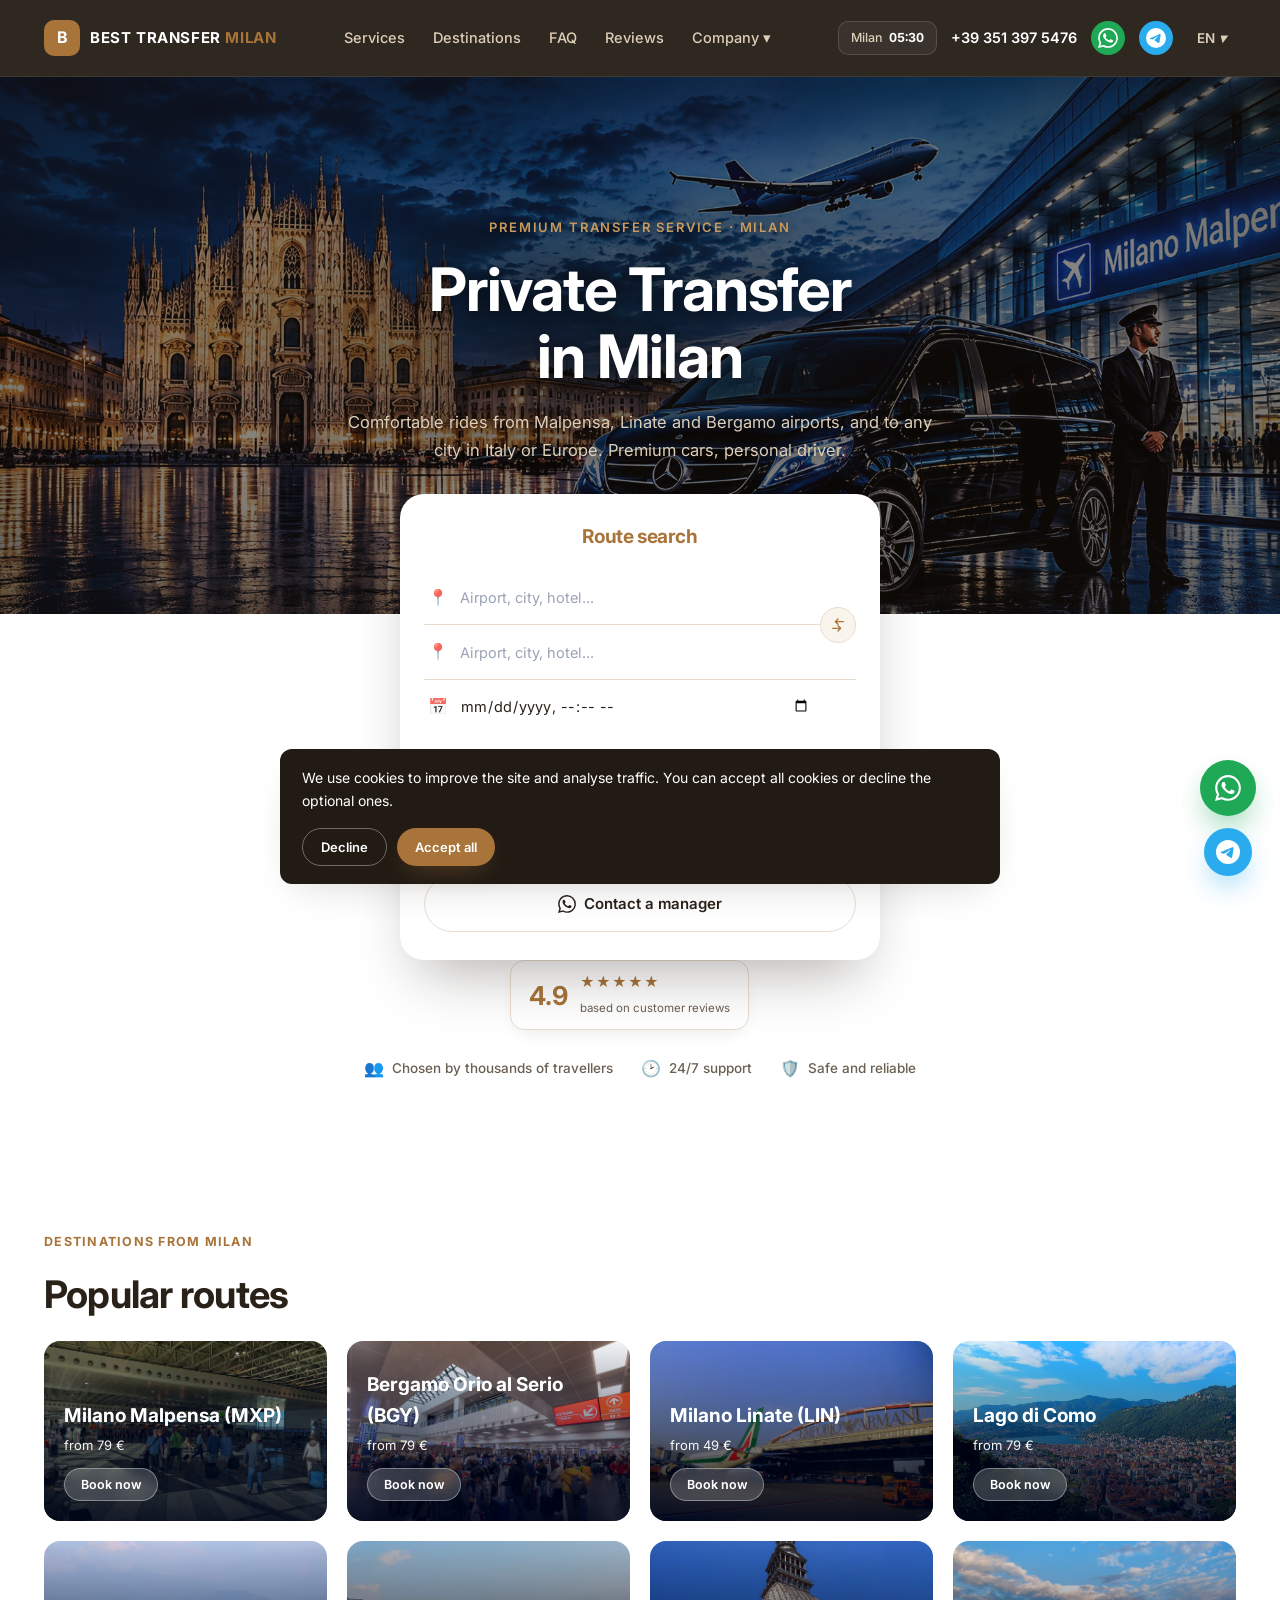
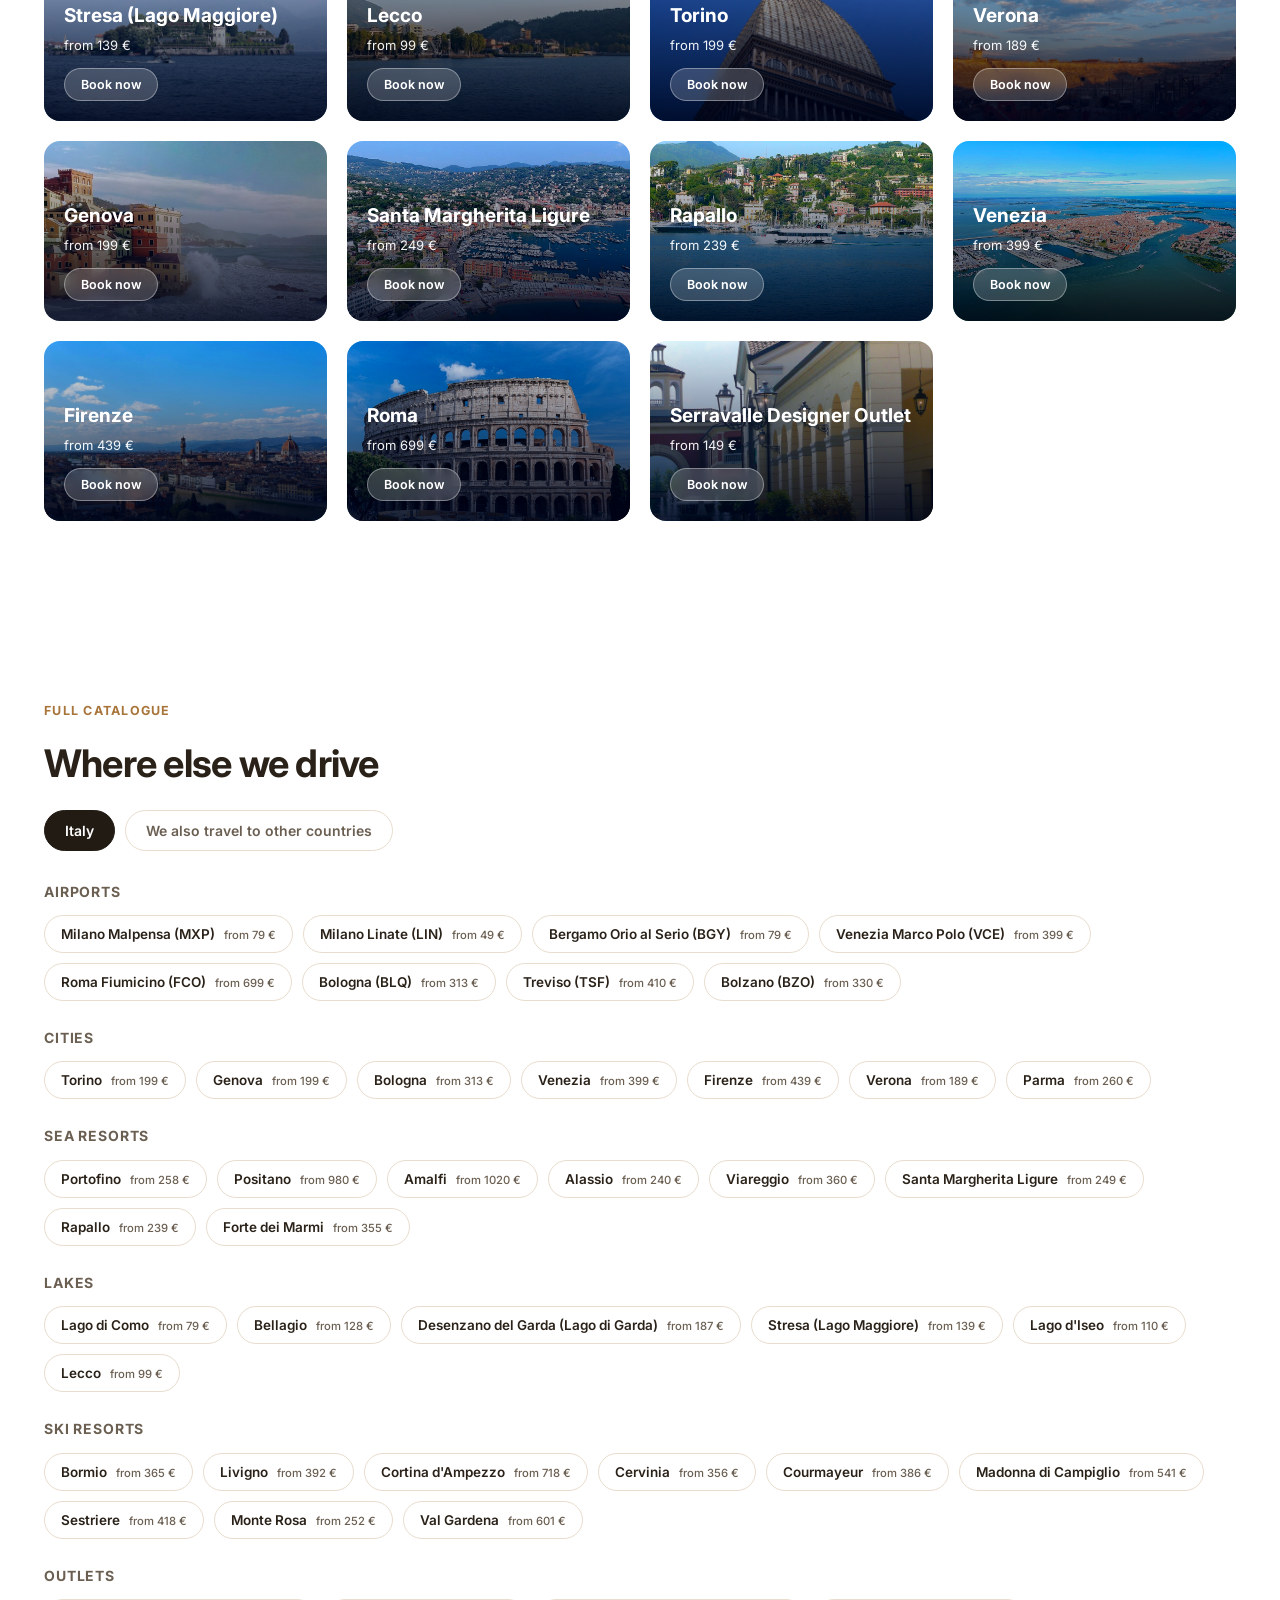
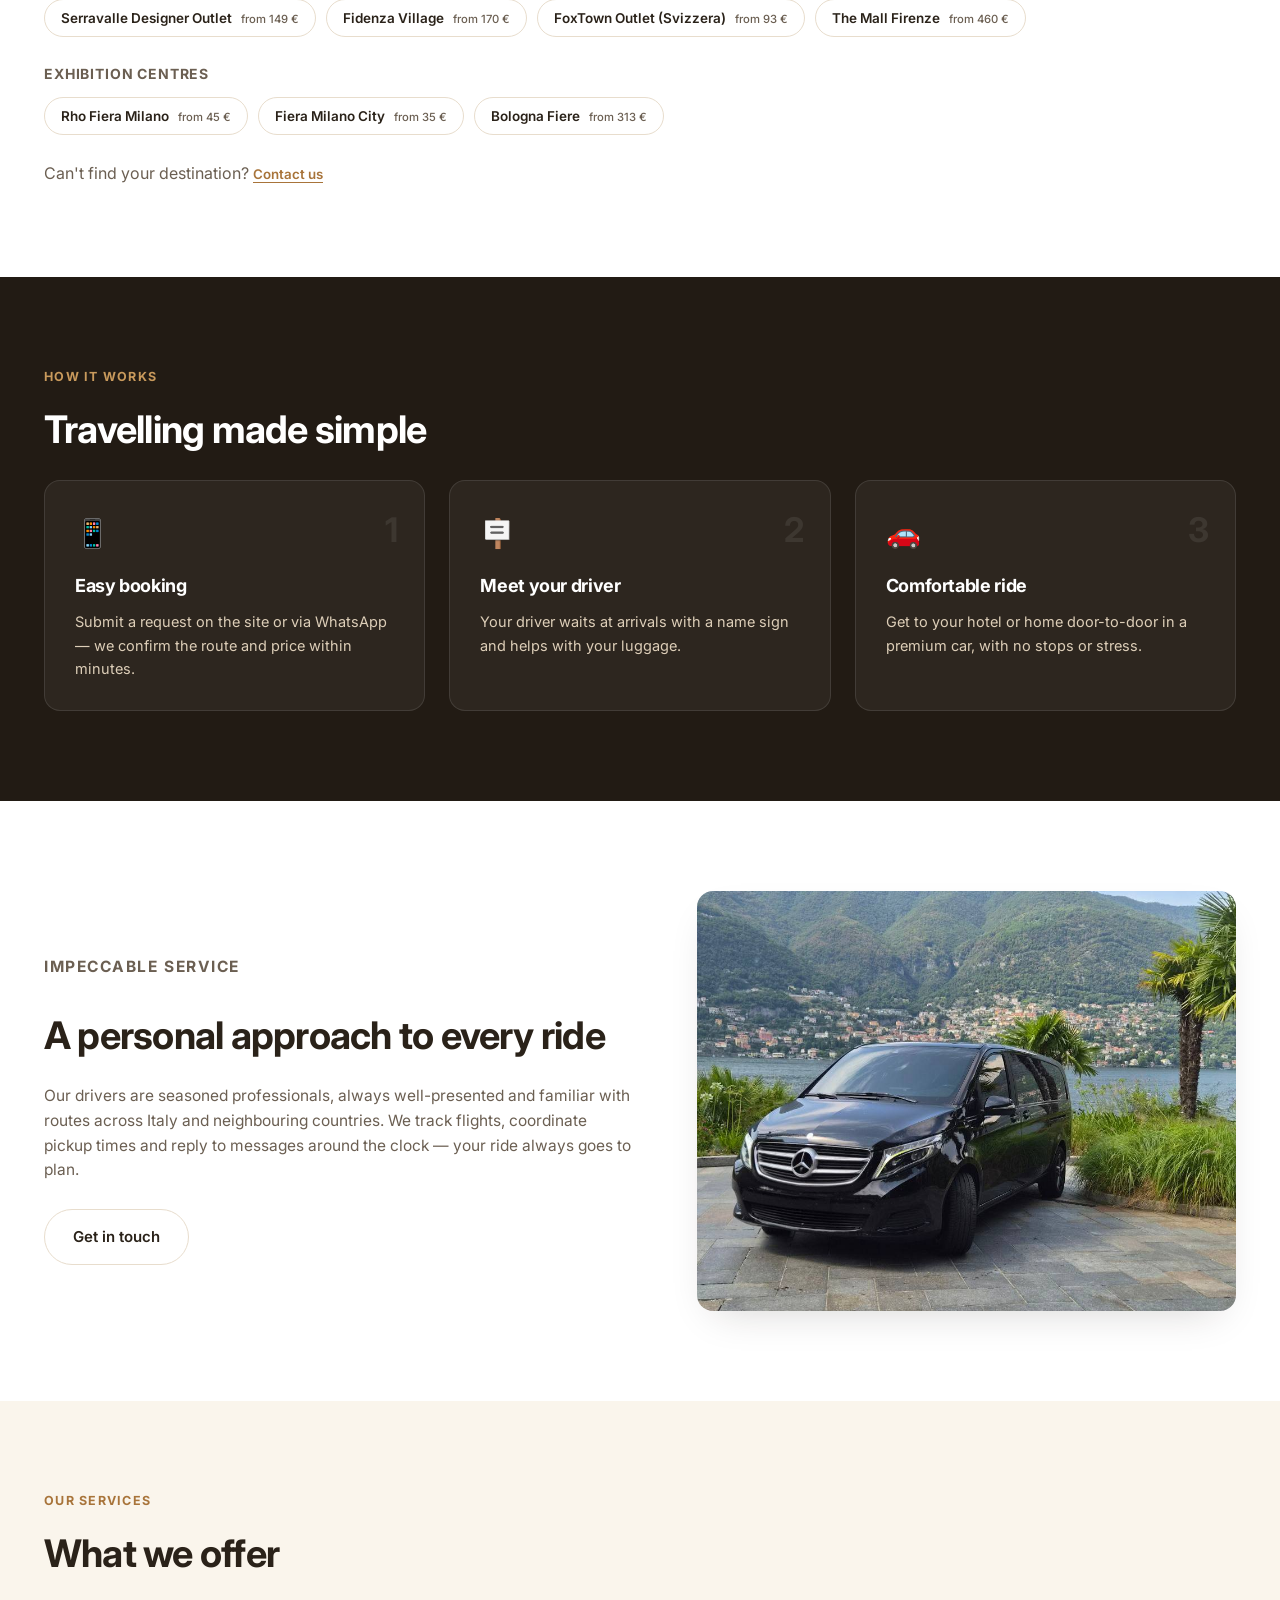
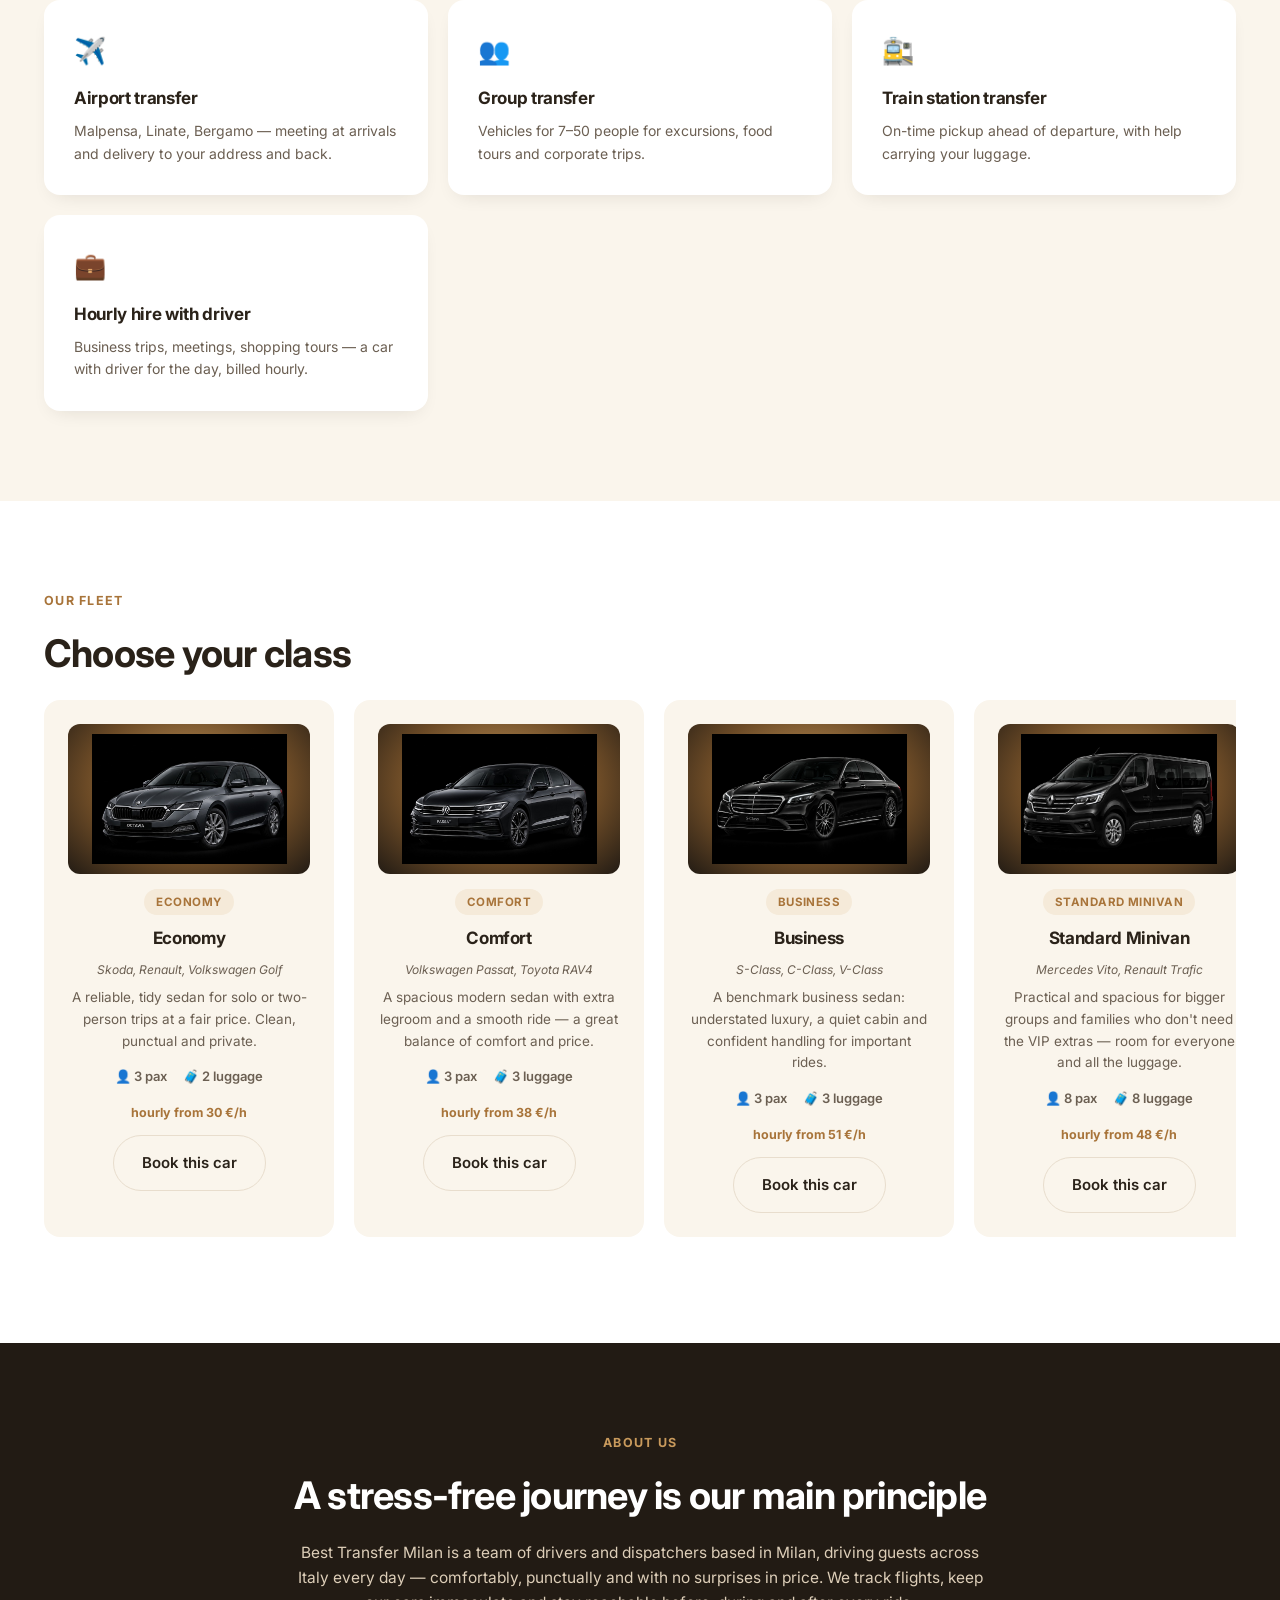
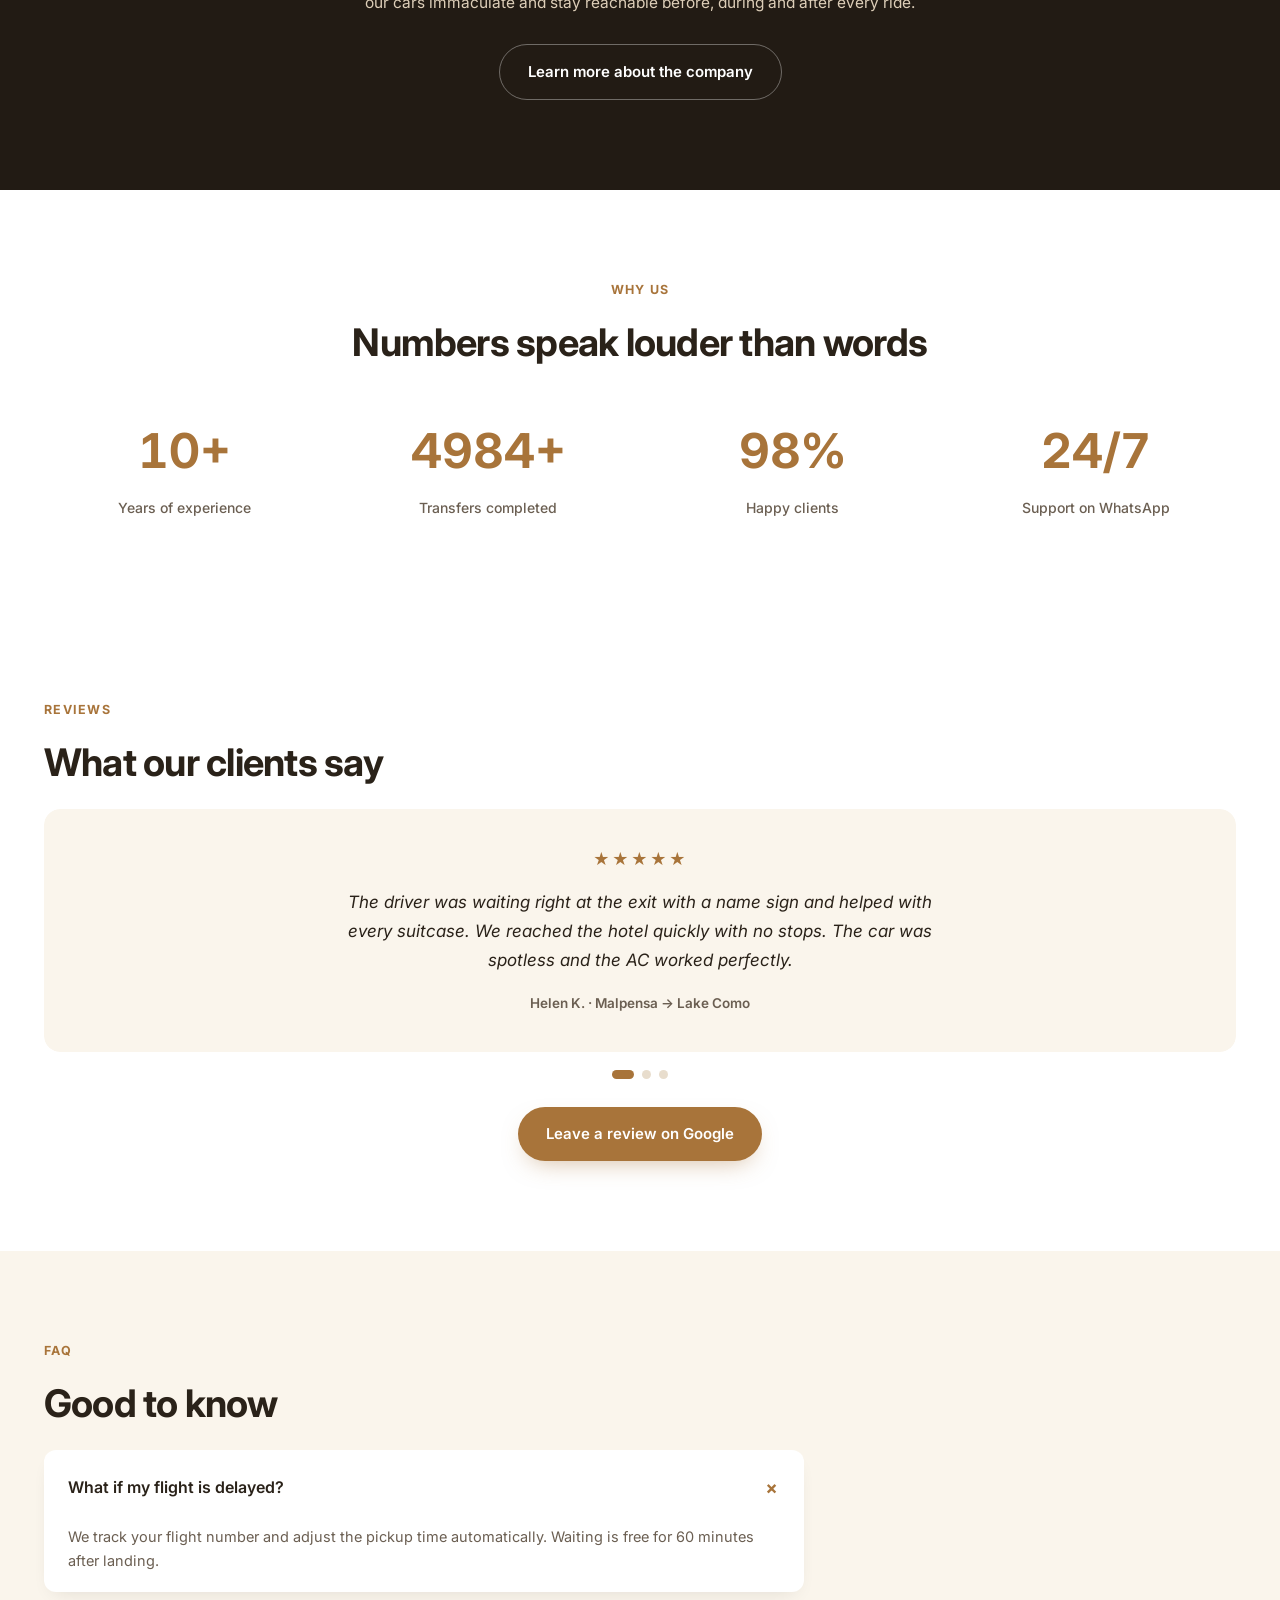
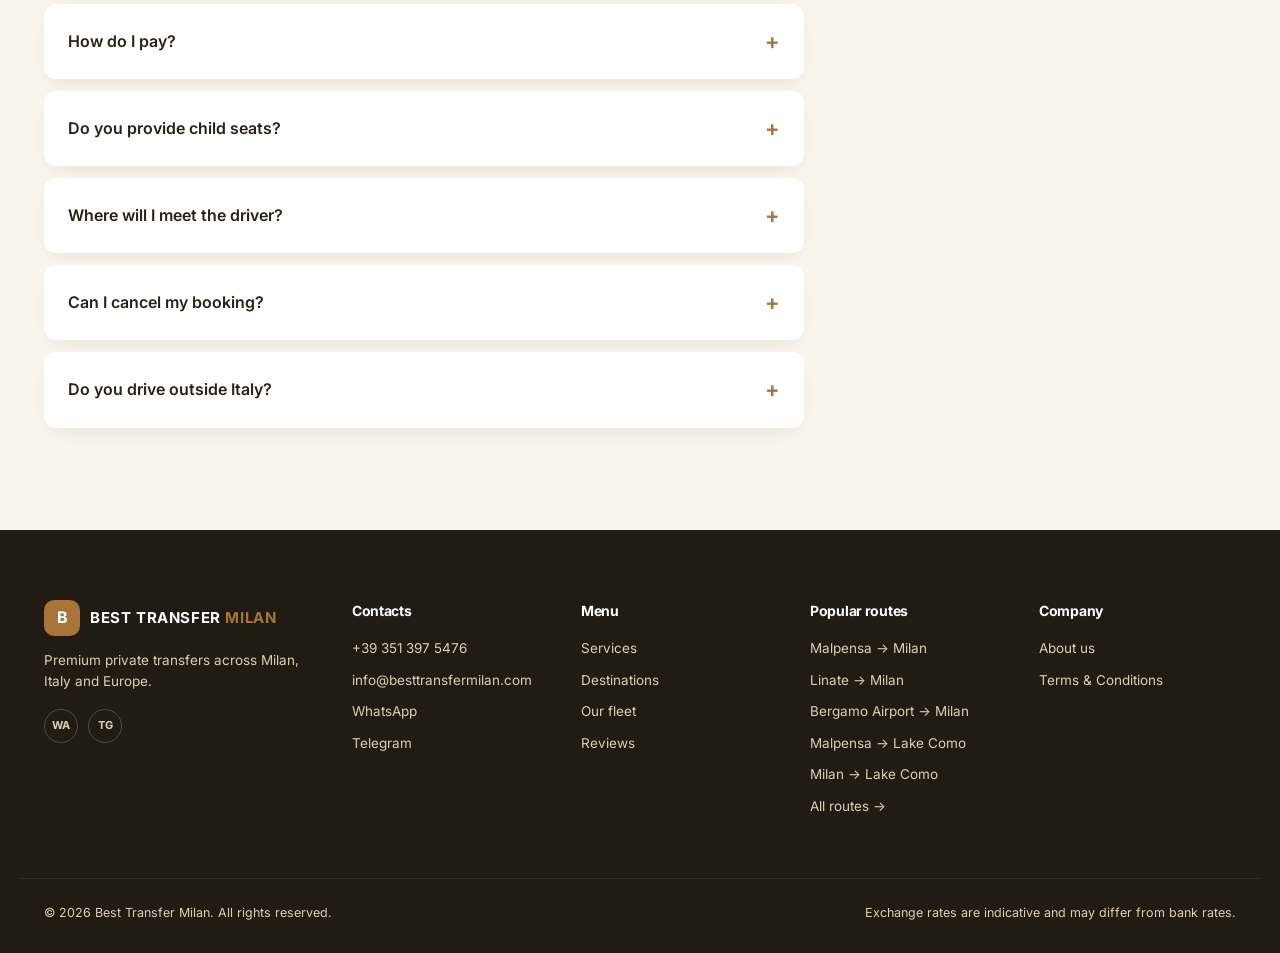
==== commit 195b8c18: "Add 'Leave a review on Google' button linking to the Business Profile Reviews section on the homepag" ====
--- a/index.html
+++ b/index.html
@@ -44,7 +44,7 @@
     { "@type": "City", "name": "Milan" },
     { "@type": "Country", "name": "Italy" }
   ],
-  "sameAs": ["https://wa.me/393513975476", "https://t.me/VipTransferIt"],
+  "sameAs": ["https://wa.me/393513975476", "https://t.me/VipTransferIt", "https://g.page/r/CT3_YESfrUpTEBM/review"],
   "openingHoursSpecification": [{
     "@type": "OpeningHoursSpecification",
     "dayOfWeek": ["Monday","Tuesday","Wednesday","Thursday","Friday","Saturday","Sunday"],
@@ -53,7 +53,8 @@
   }]
 }
 </script>
-<link rel="stylesheet" href="style.css?v=39">
+<link rel="stylesheet" href="style.css?v=40">
+<script src="/tracking.js?v=1"></script>
 </head>
 <body>
 
@@ -375,6 +376,9 @@
         <div class="reviews__track" id="reviewsTrack"></div>
       </div>
       <div class="reviews__dots" id="reviewsDots"></div>
+      <div class="reviews__cta reveal">
+        <a href="https://g.page/r/CT3_YESfrUpTEBM/review" target="_blank" rel="noopener" class="btn btn--gold" data-i18n="review_cta">Залишити відгук у Google</a>
+      </div>
     </div>
   </section>
 
@@ -495,6 +499,6 @@
   </div>
 </footer>
 
-<script src="script.js?v=33"></script>
+<script src="script.js?v=34"></script>
 </body>
 </html>
--- a/style.css
+++ b/style.css
@@ -429,3 +429,5 @@
 @media (max-width:360px){
   .logo__text em{display:block}
 }
+
+.reviews__cta{display:flex;justify-content:center;margin-top:28px}
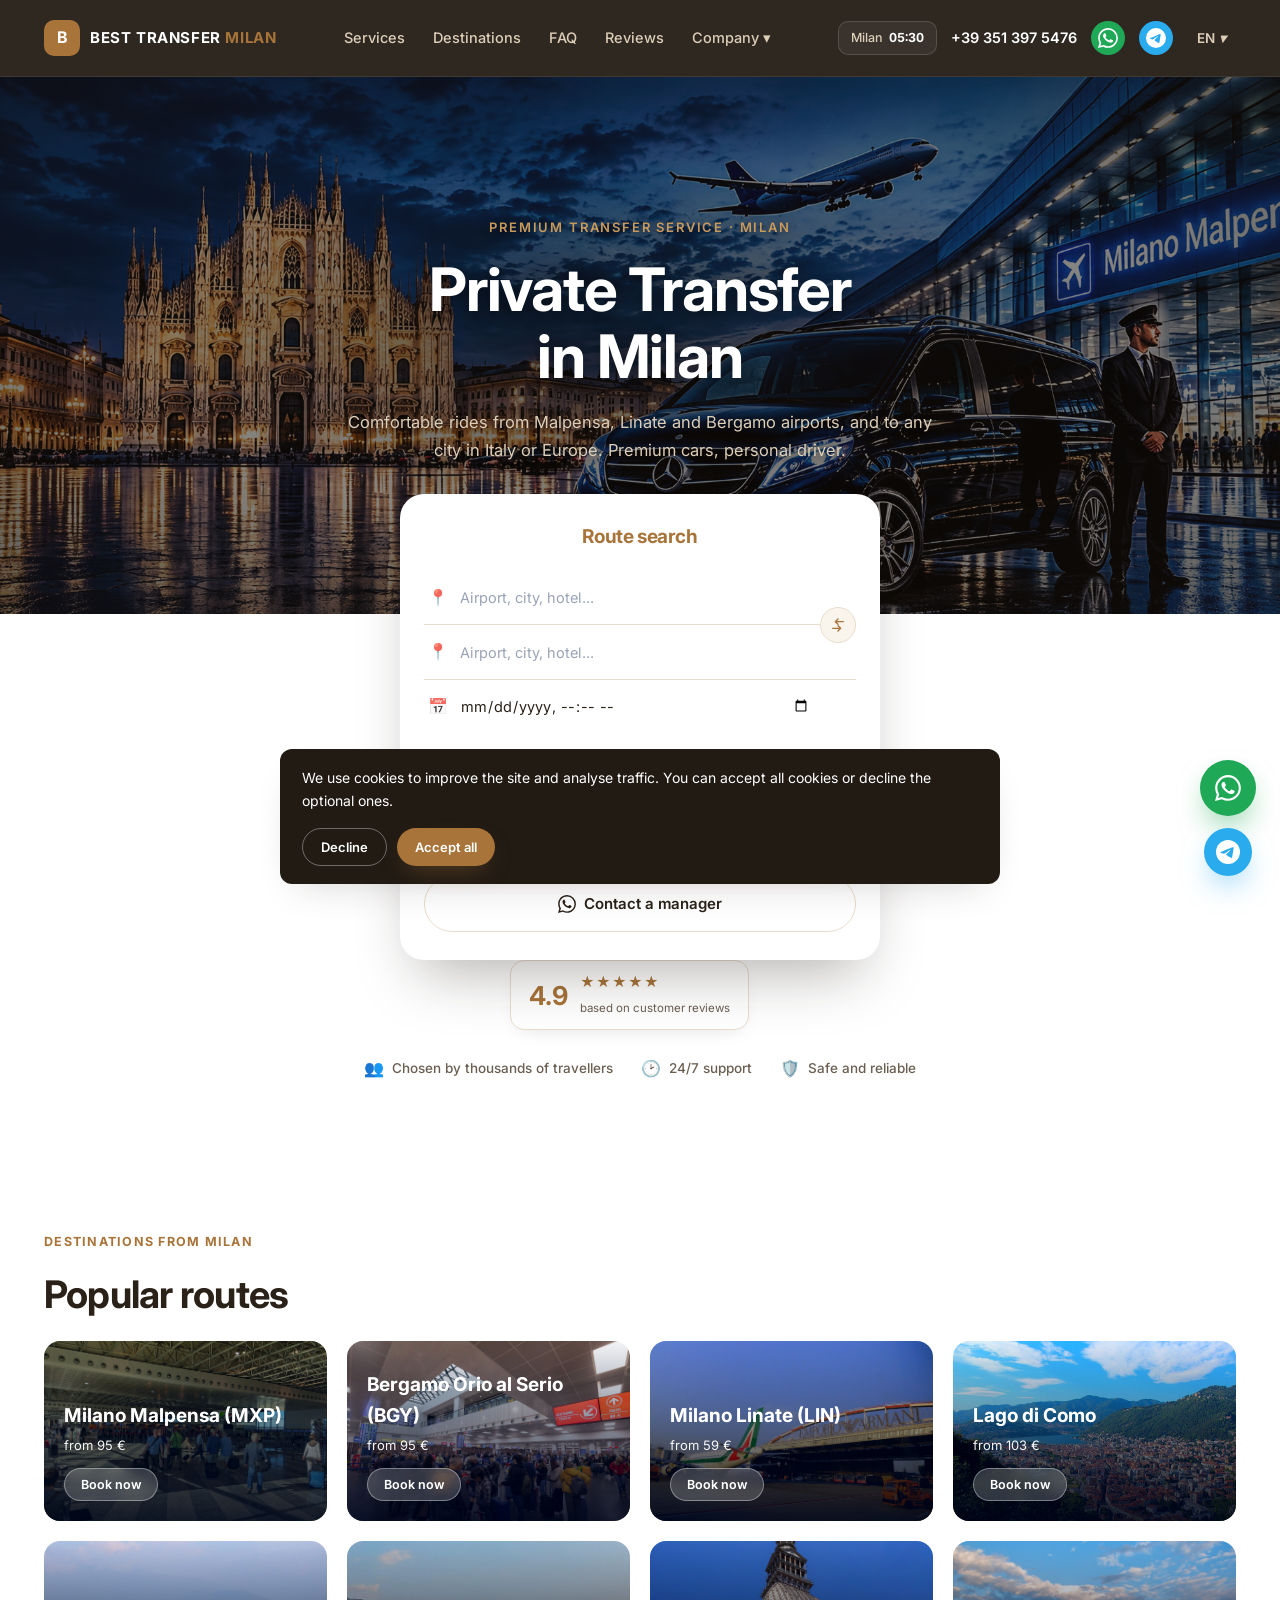
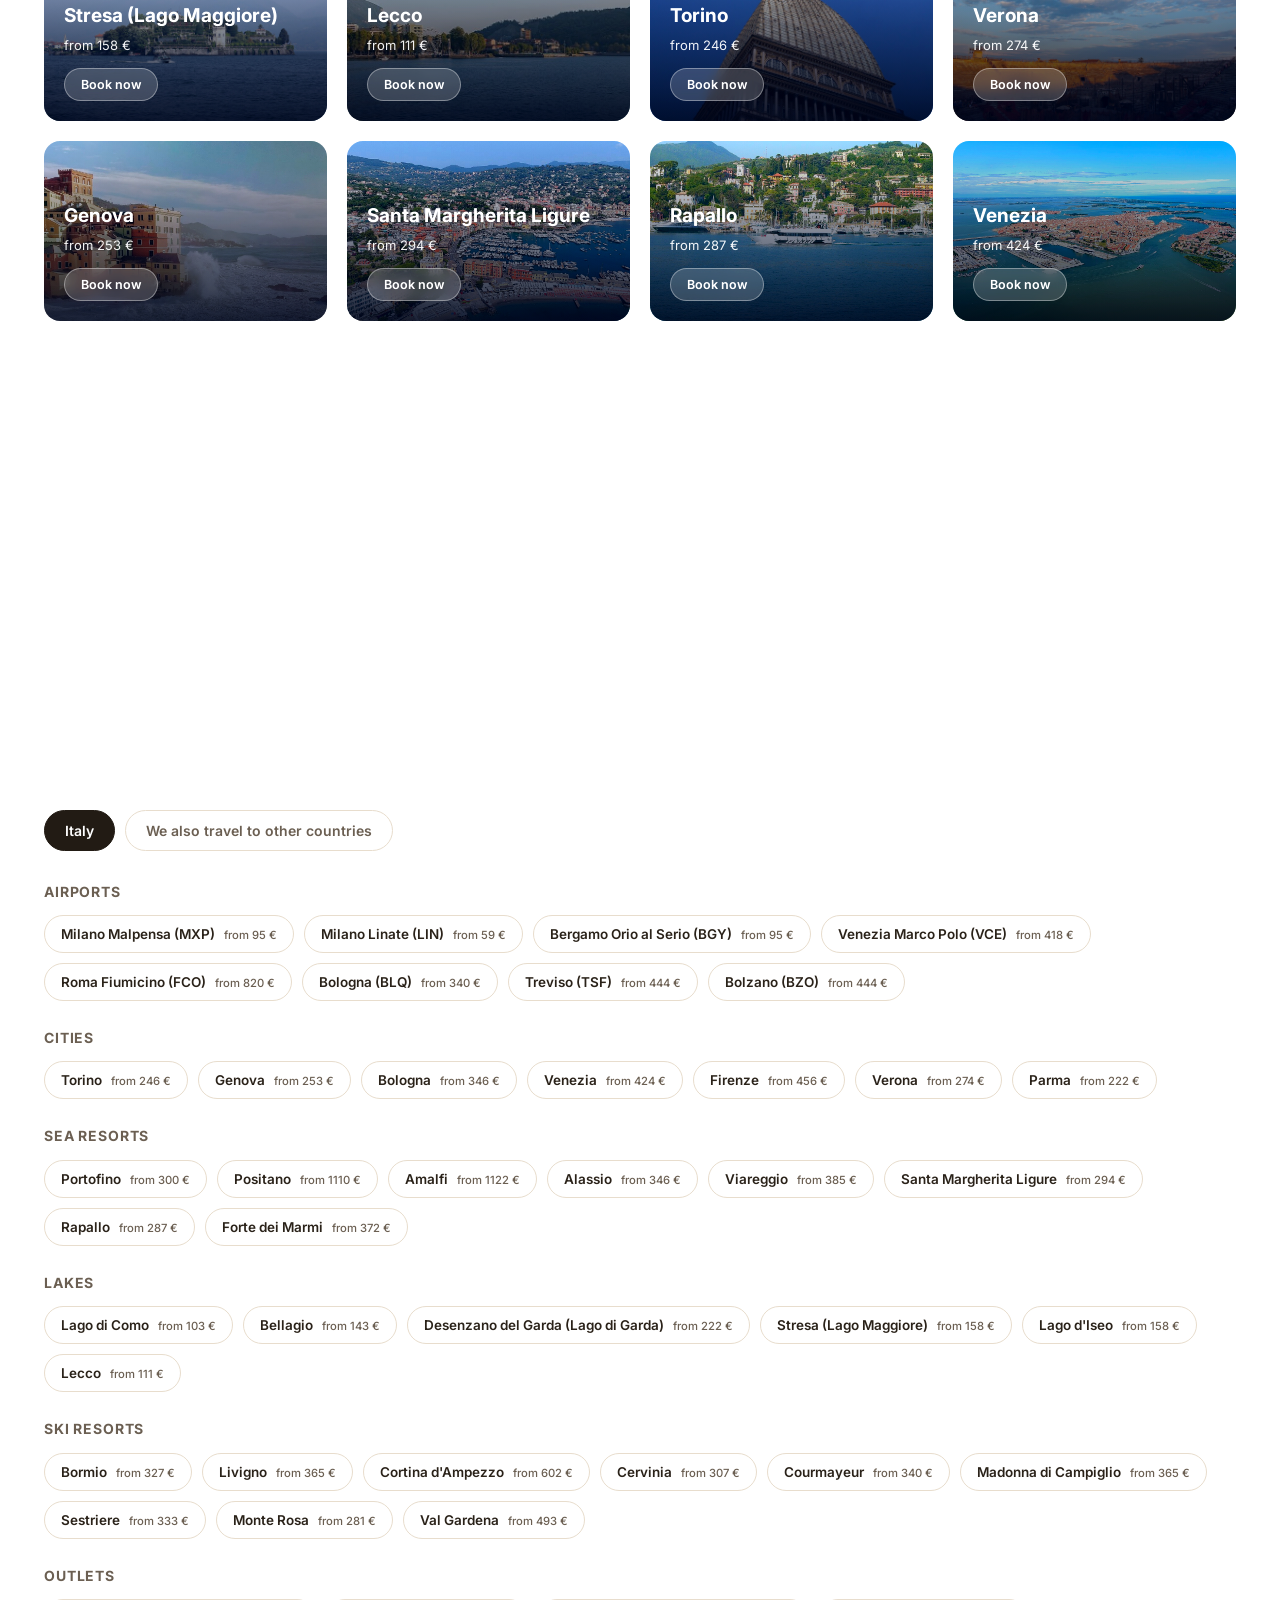
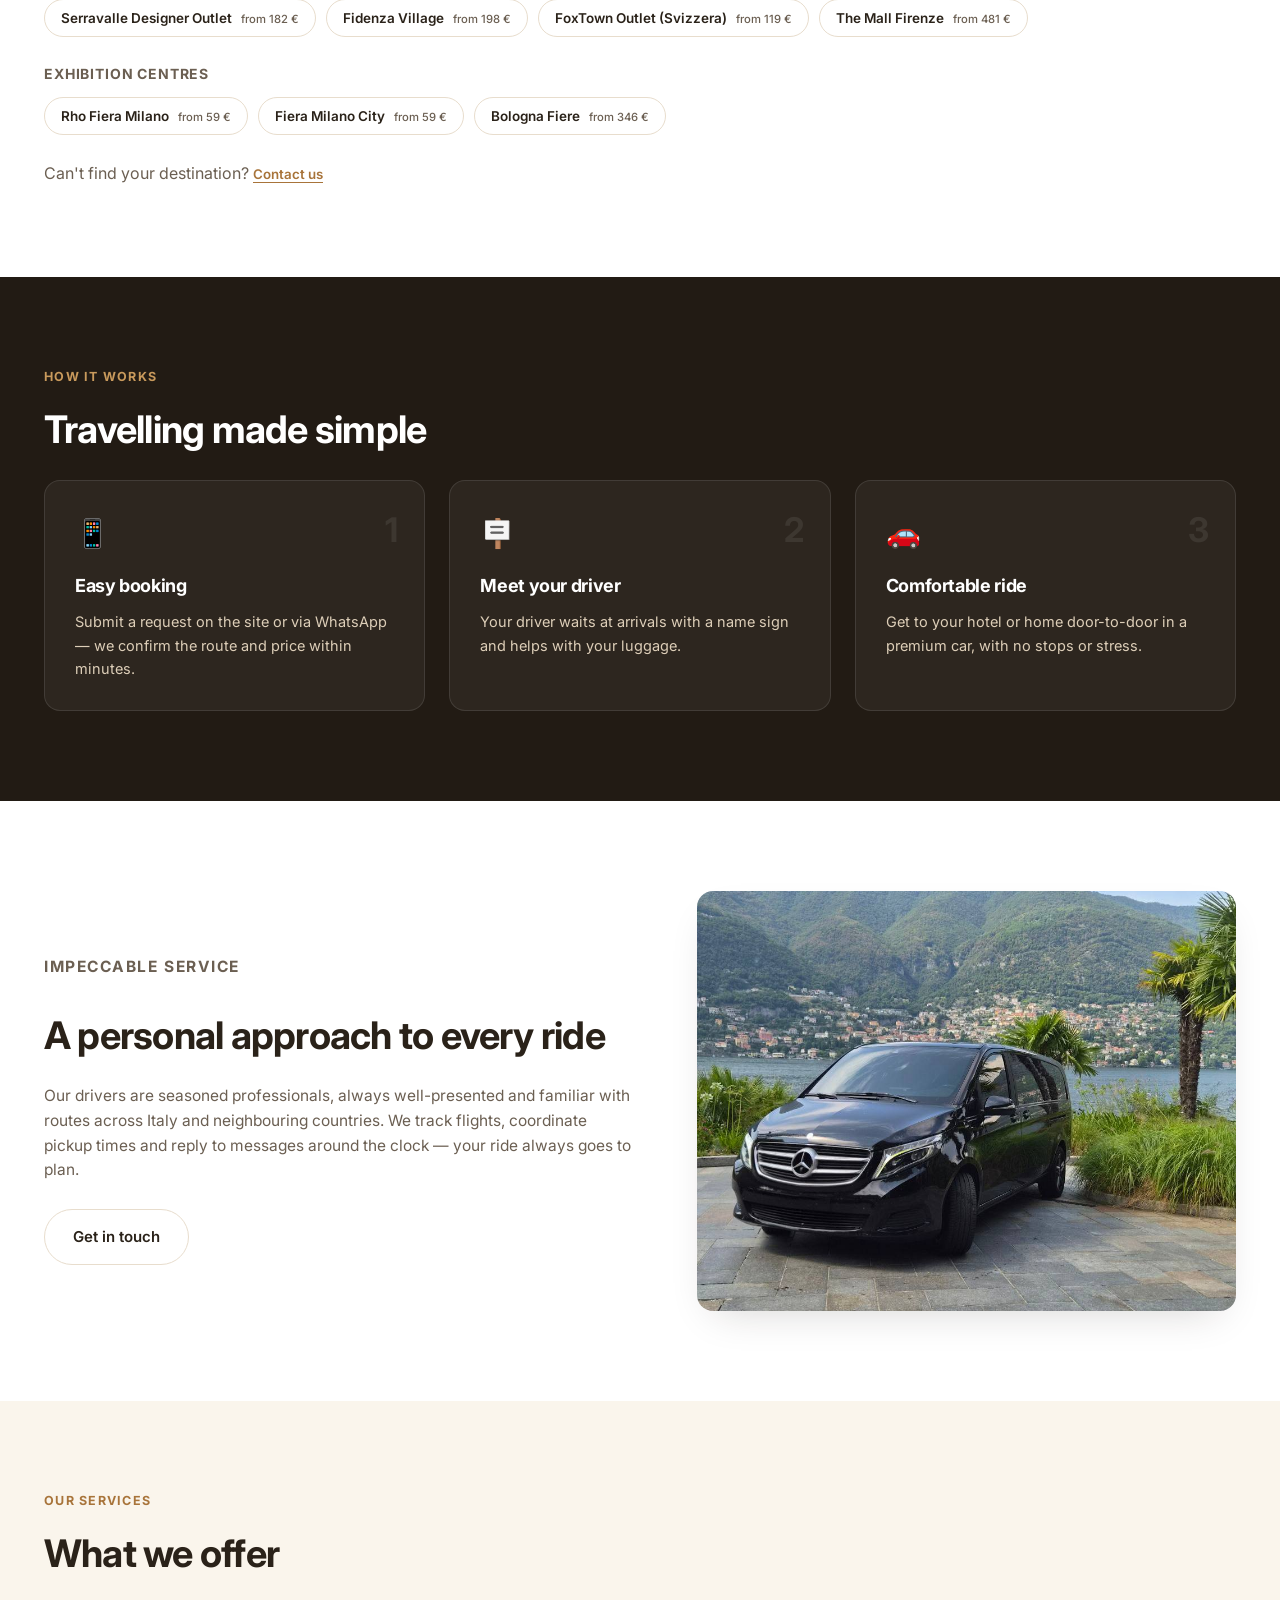
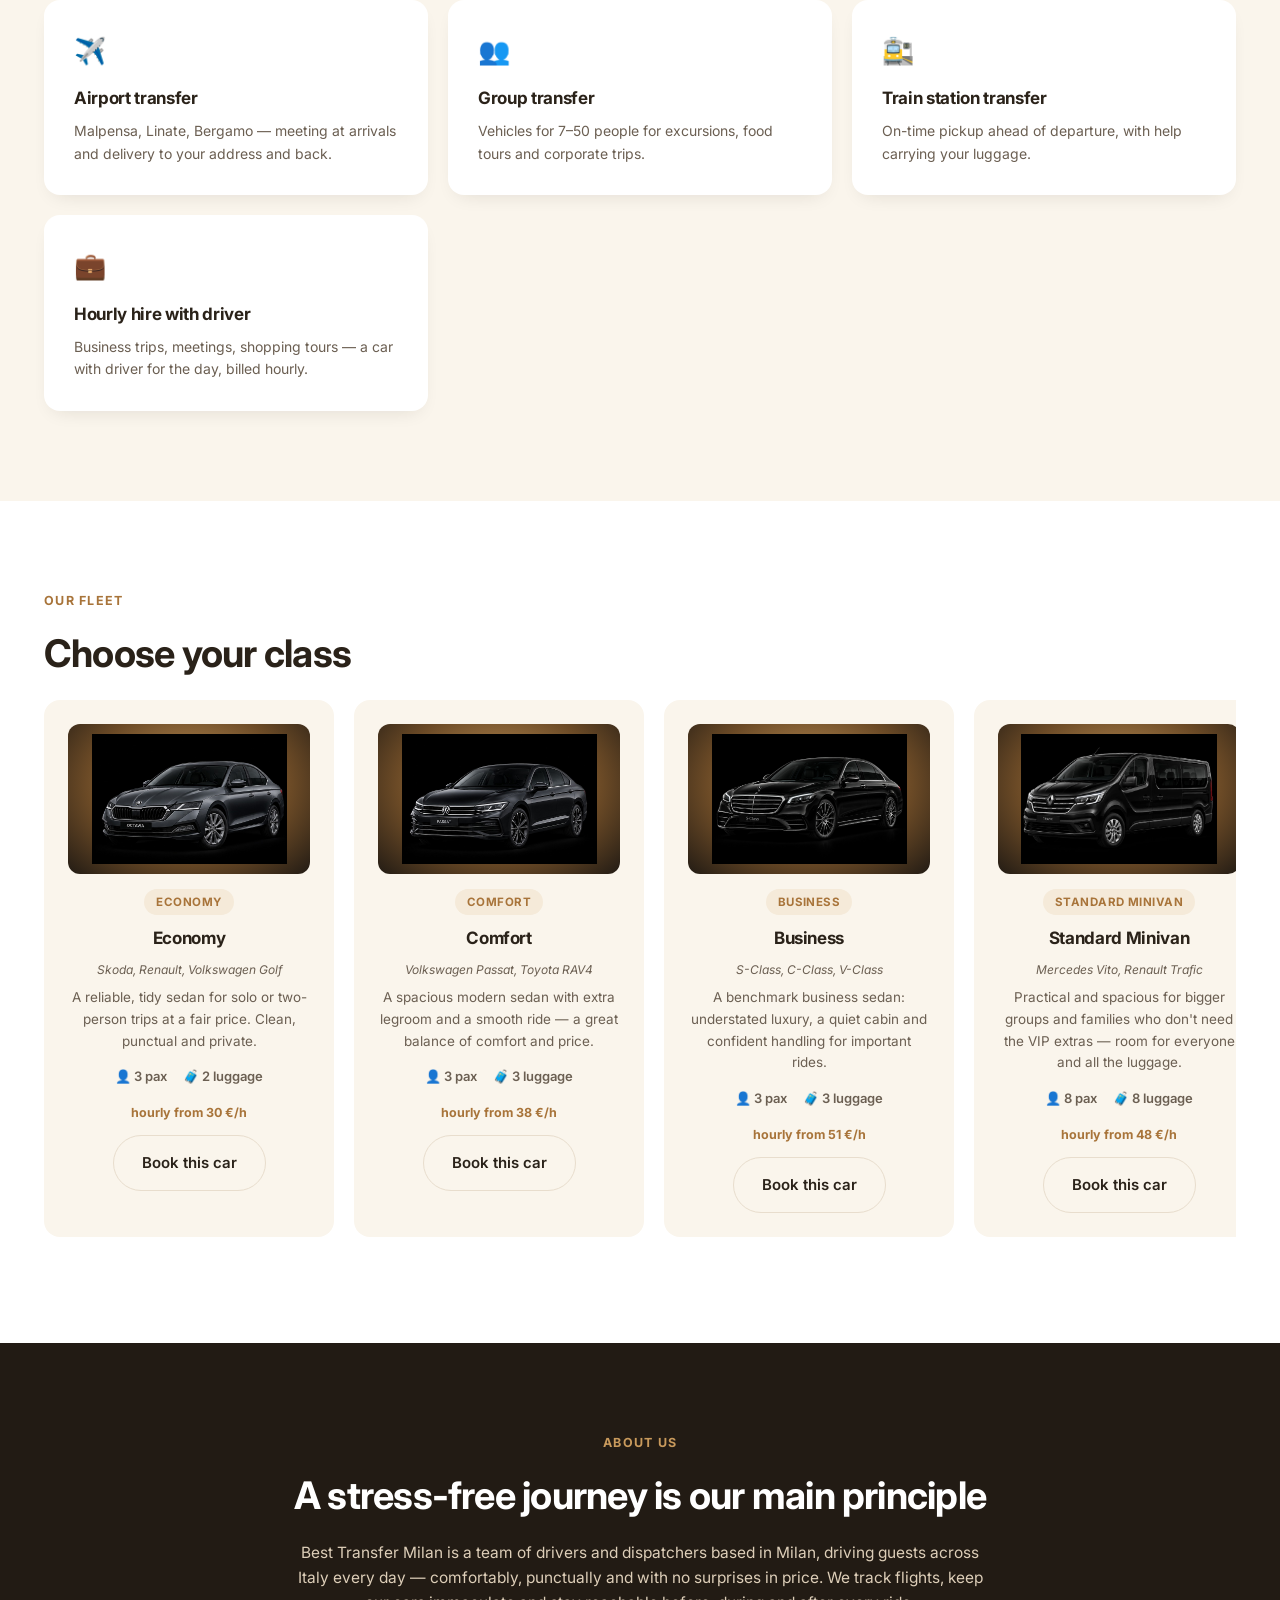
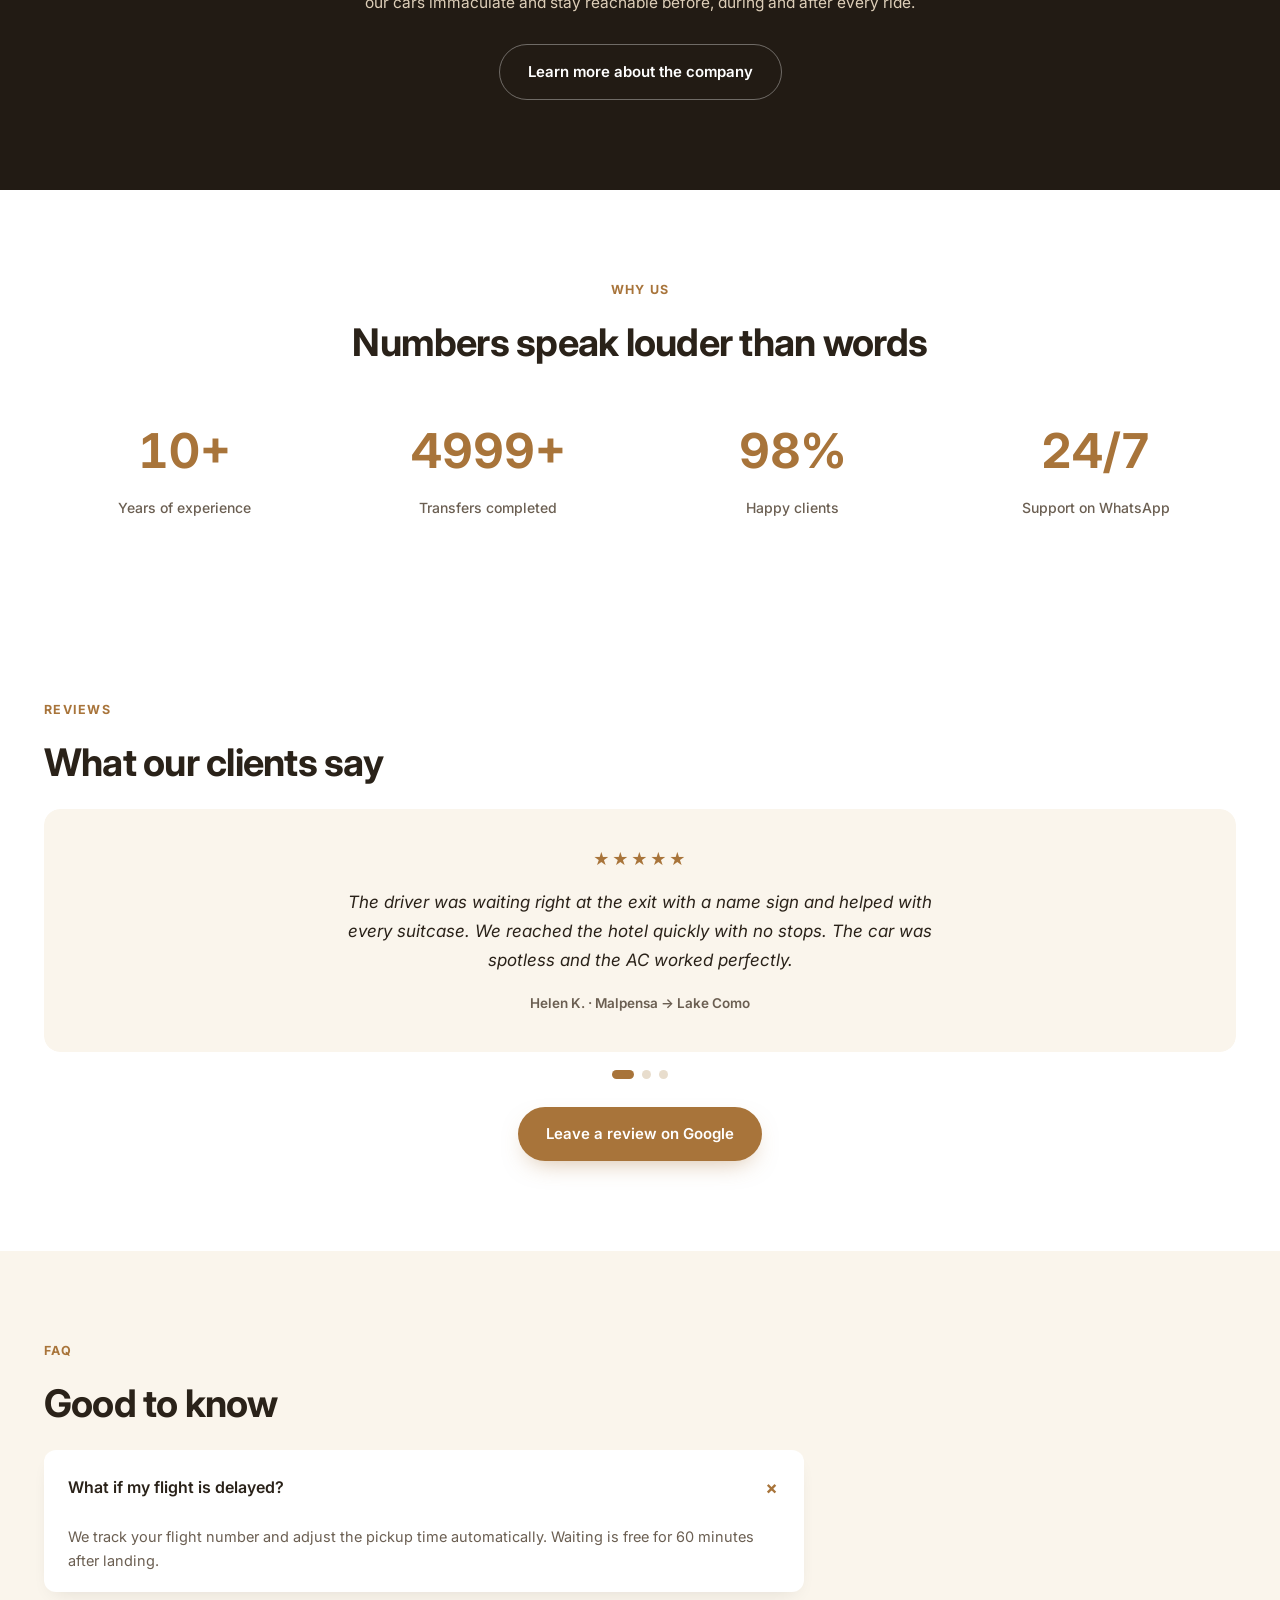
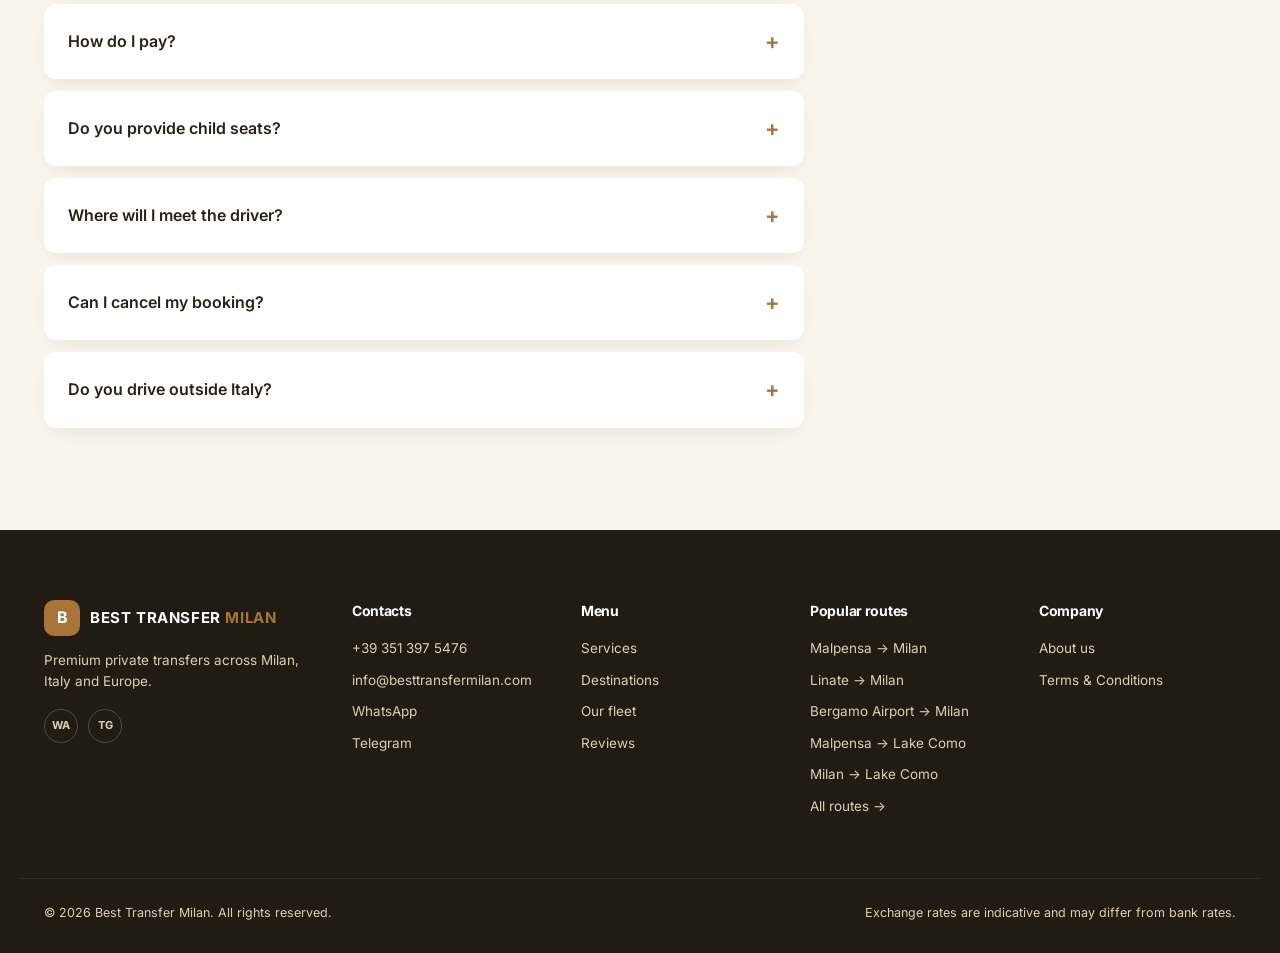
==== commit abcdaa19: "Align 'from' prices on the homepage with the price calculator Popular-route cards and the destinatio" ====
--- a/index.html
+++ b/index.html
@@ -499,6 +499,6 @@
   </div>
 </footer>
 
-<script src="script.js?v=34"></script>
+<script src="script.js?v=35"></script>
 </body>
 </html>
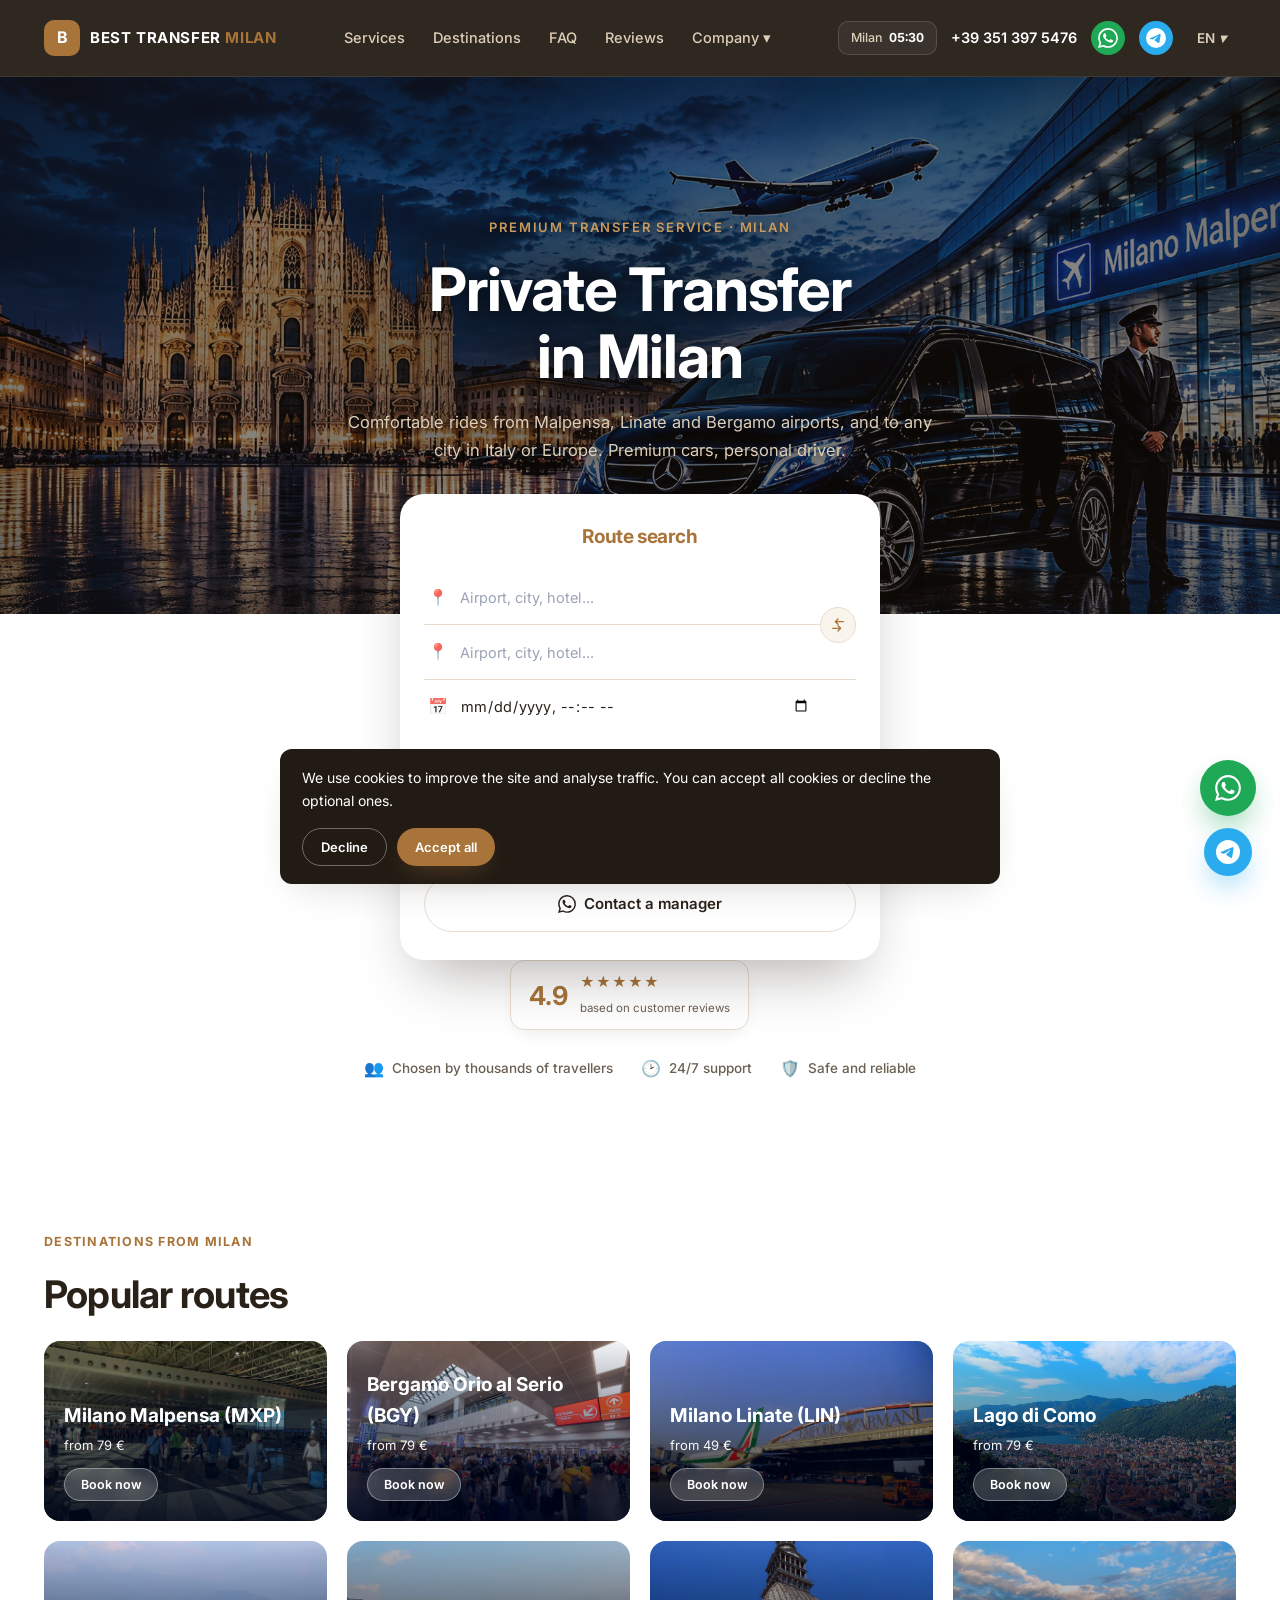
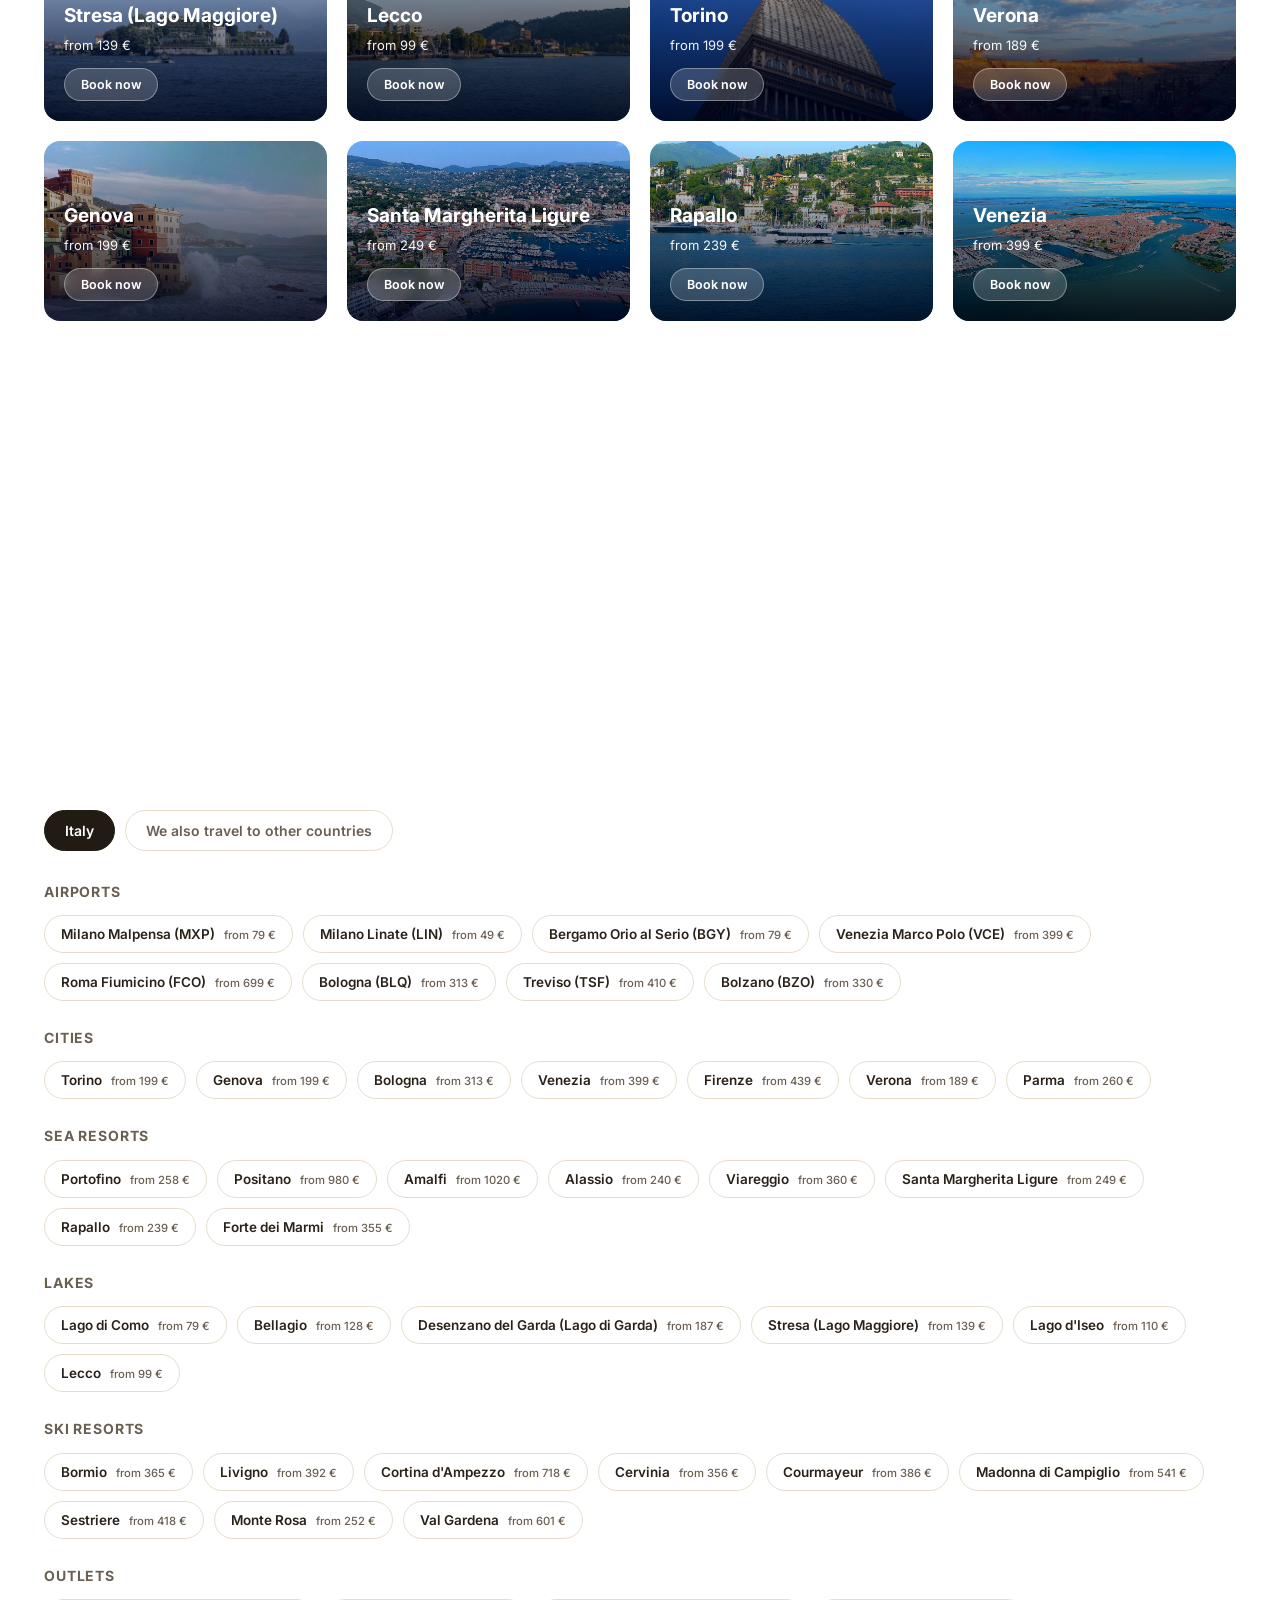
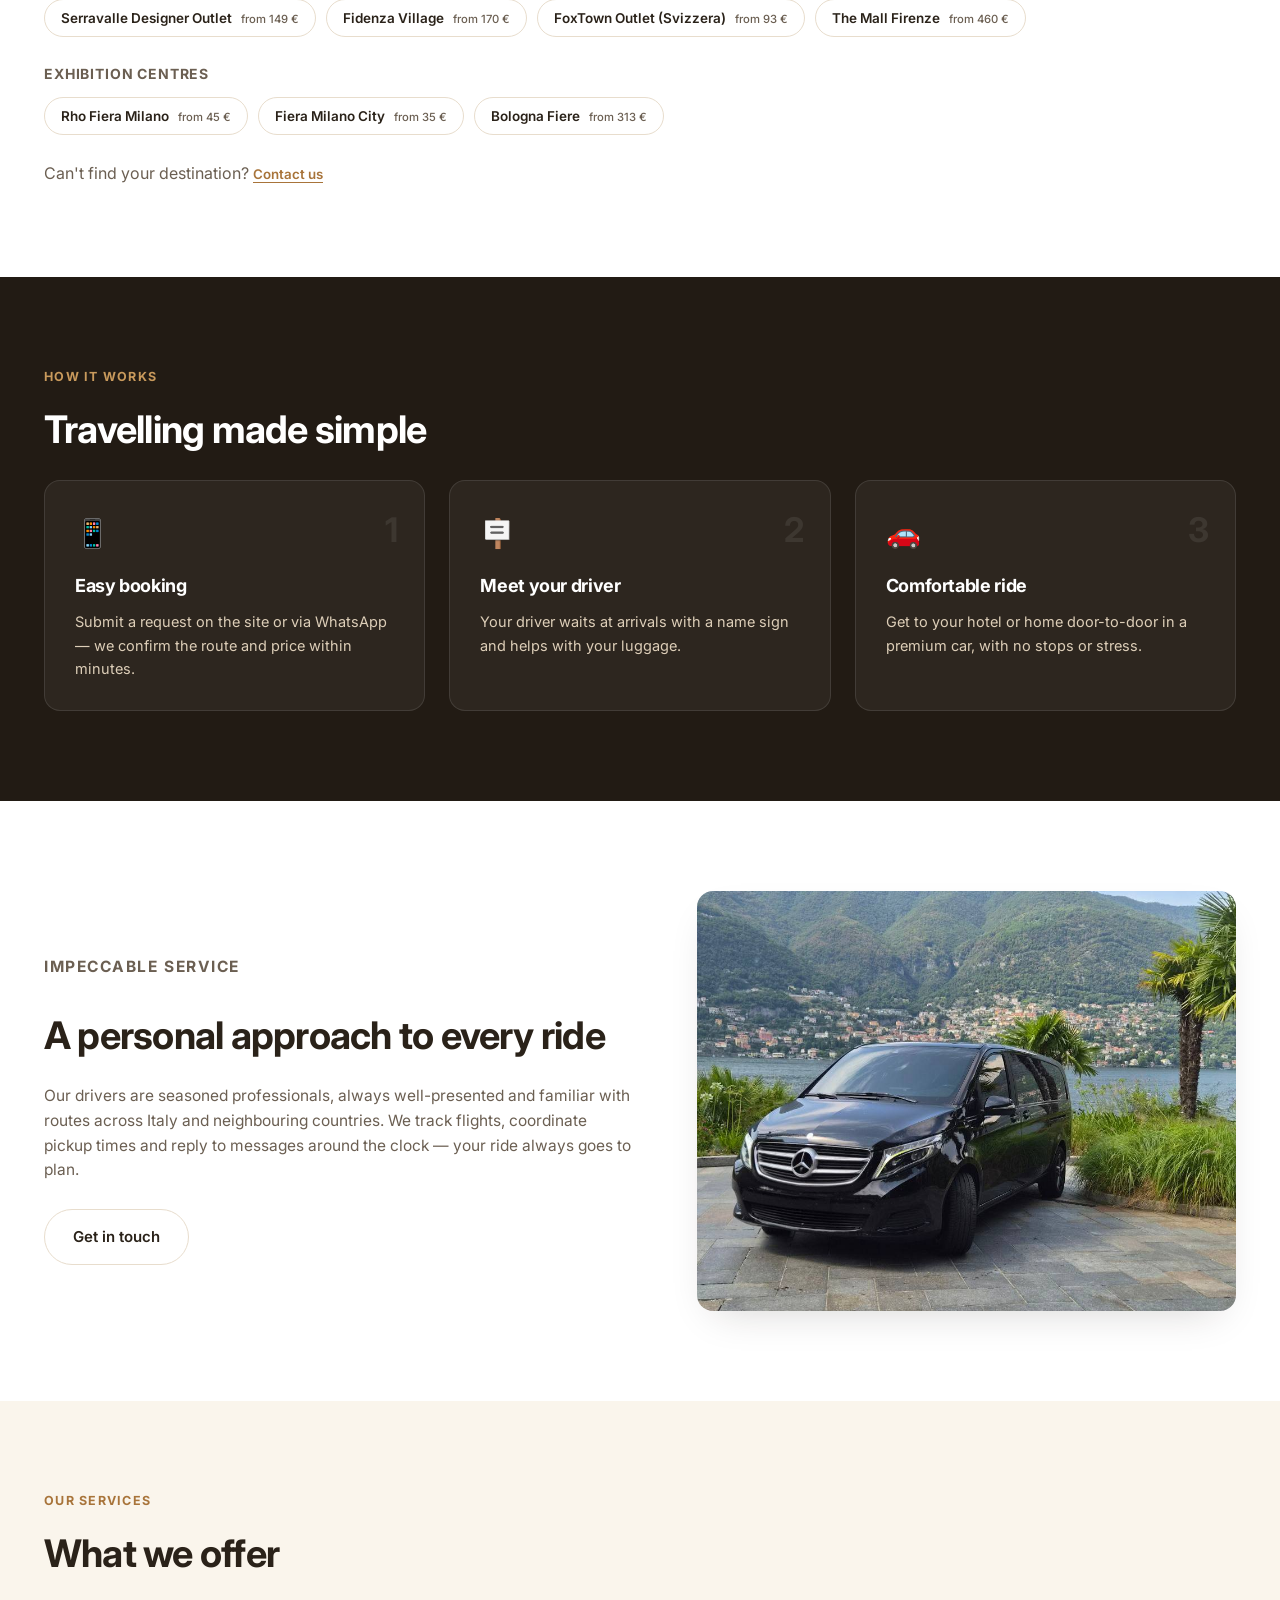
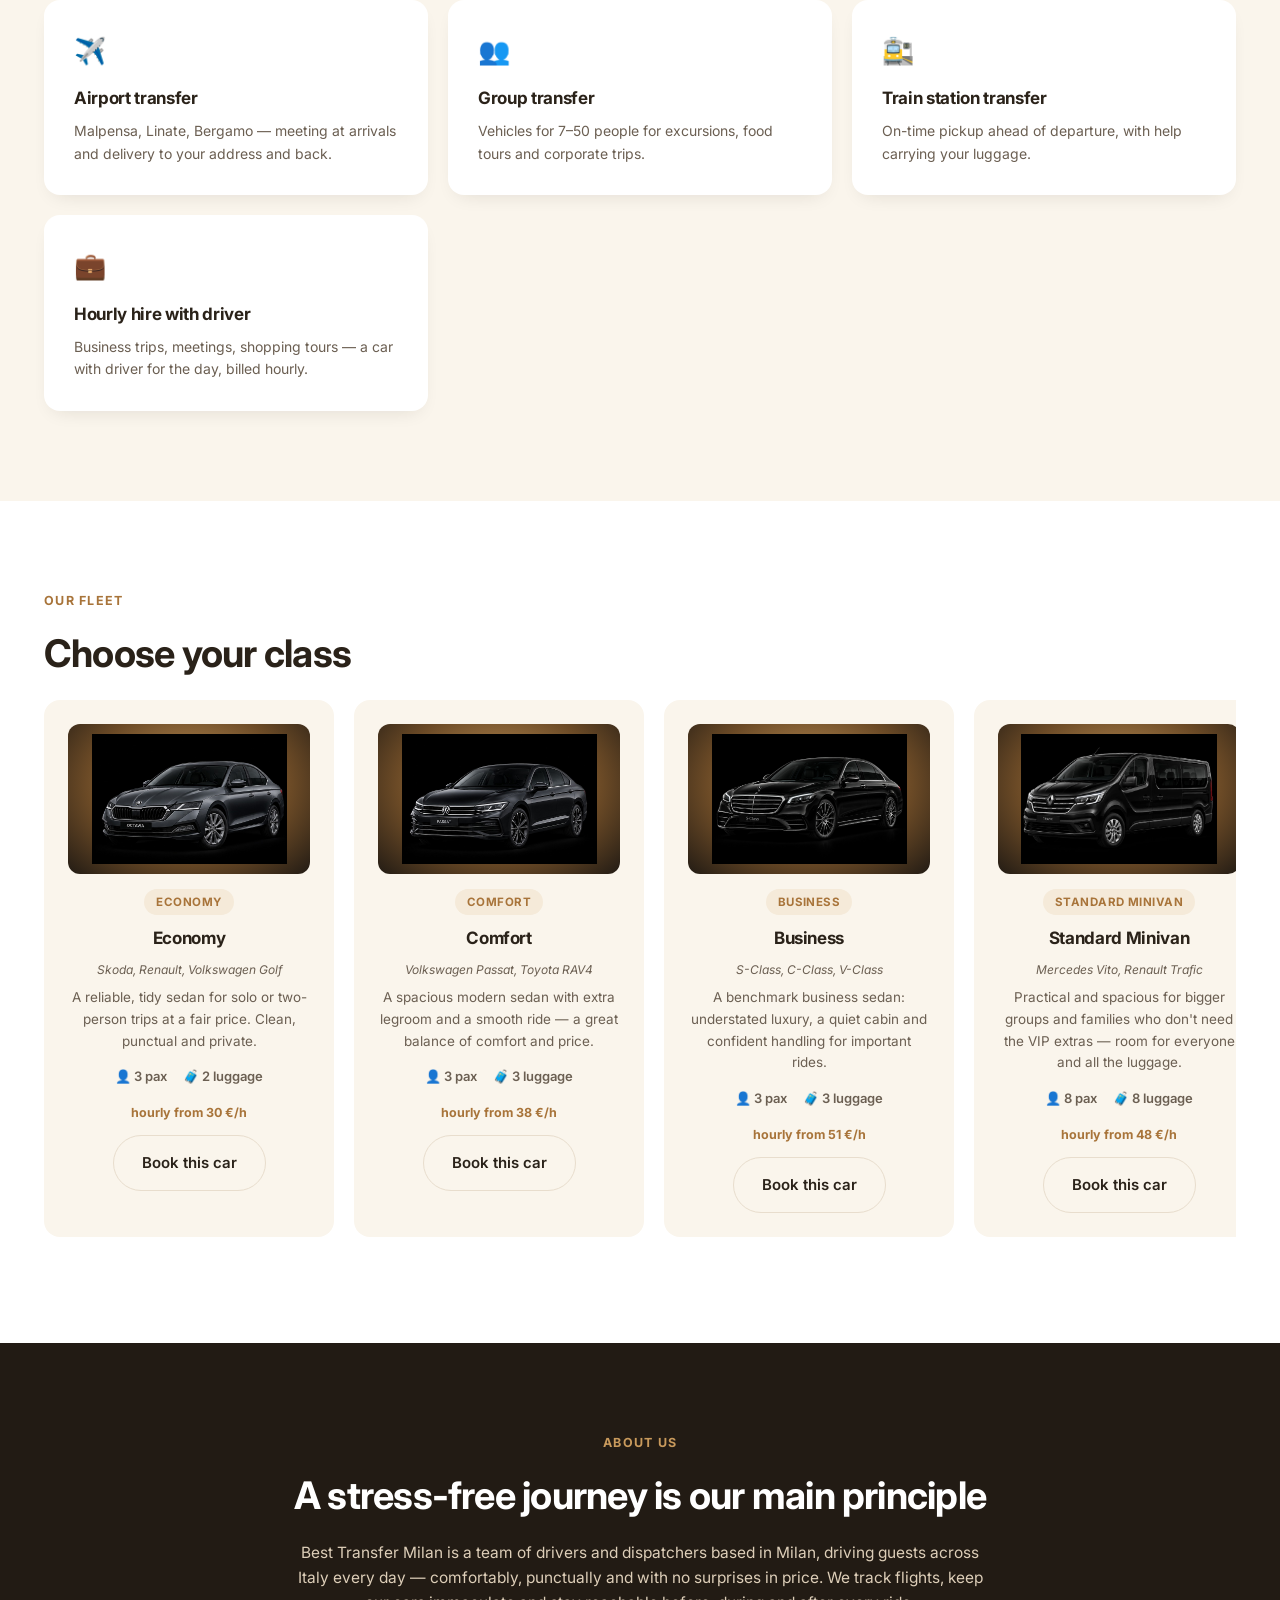
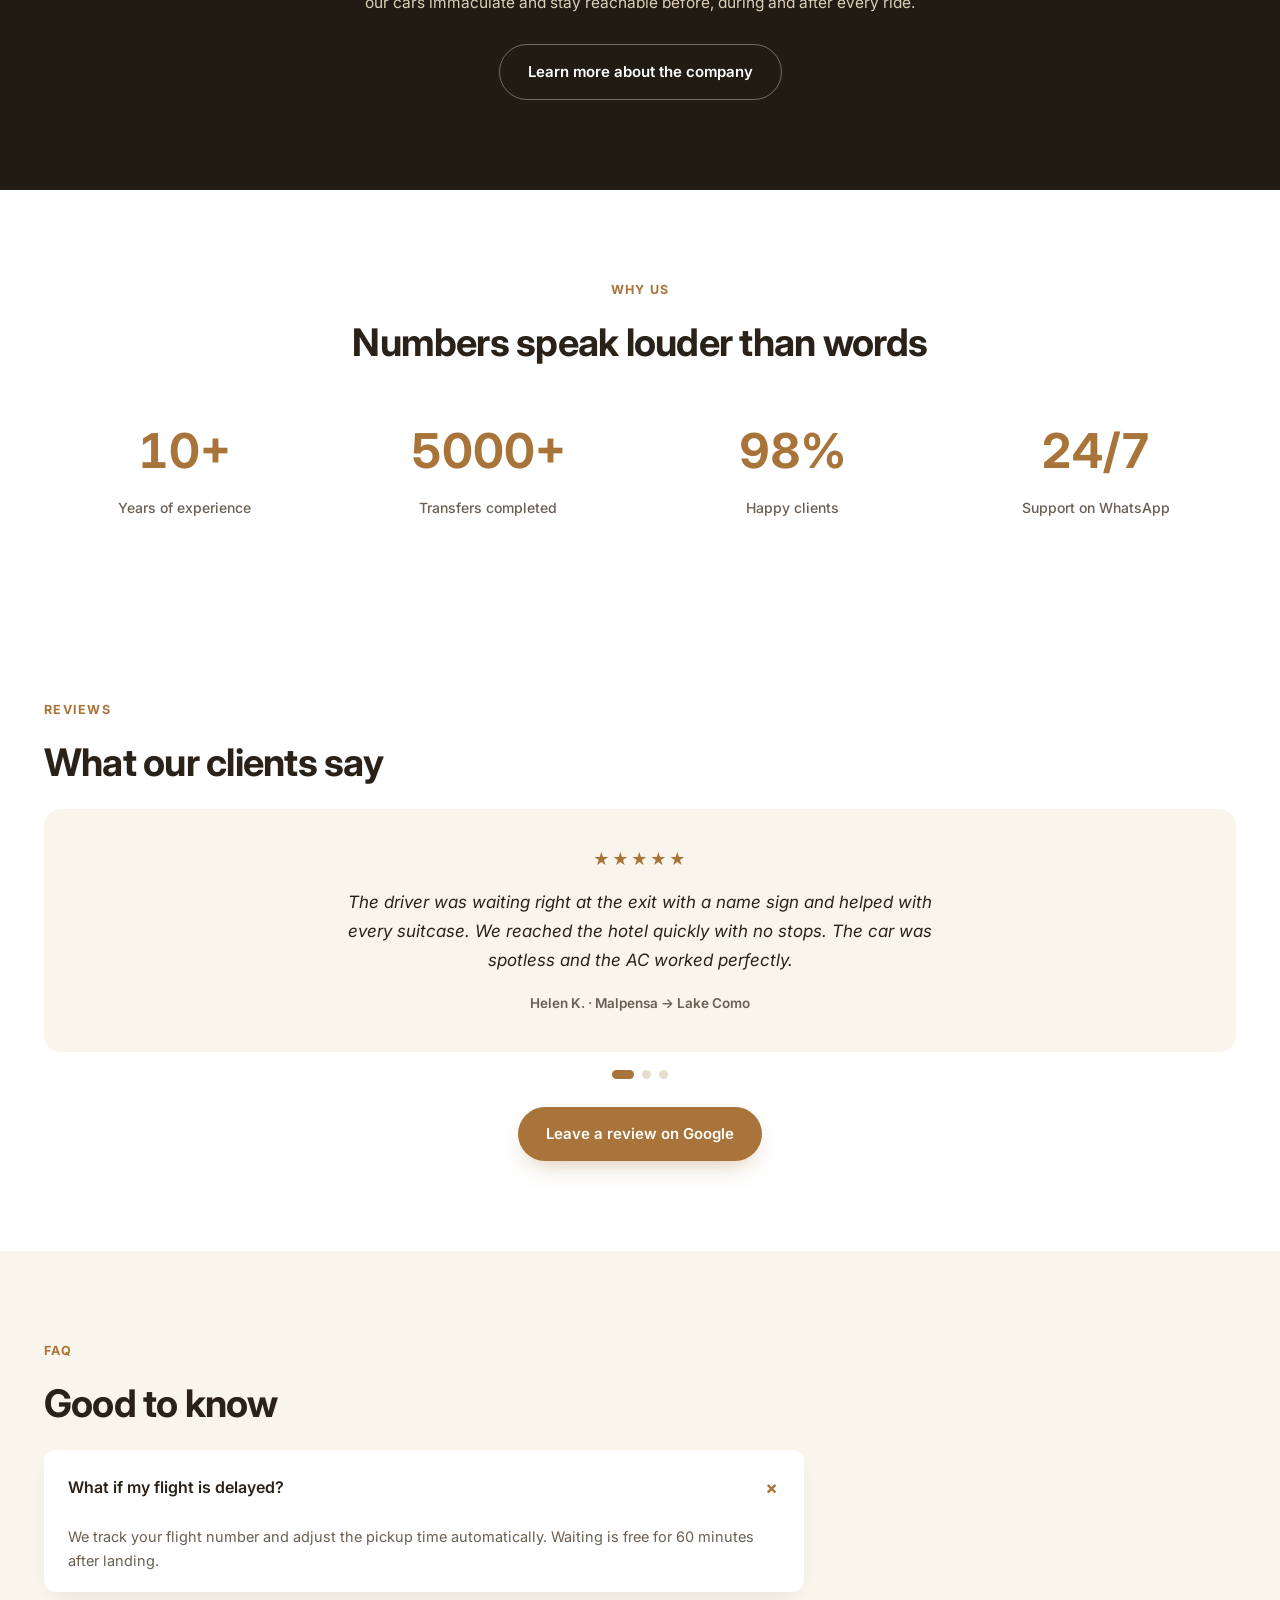
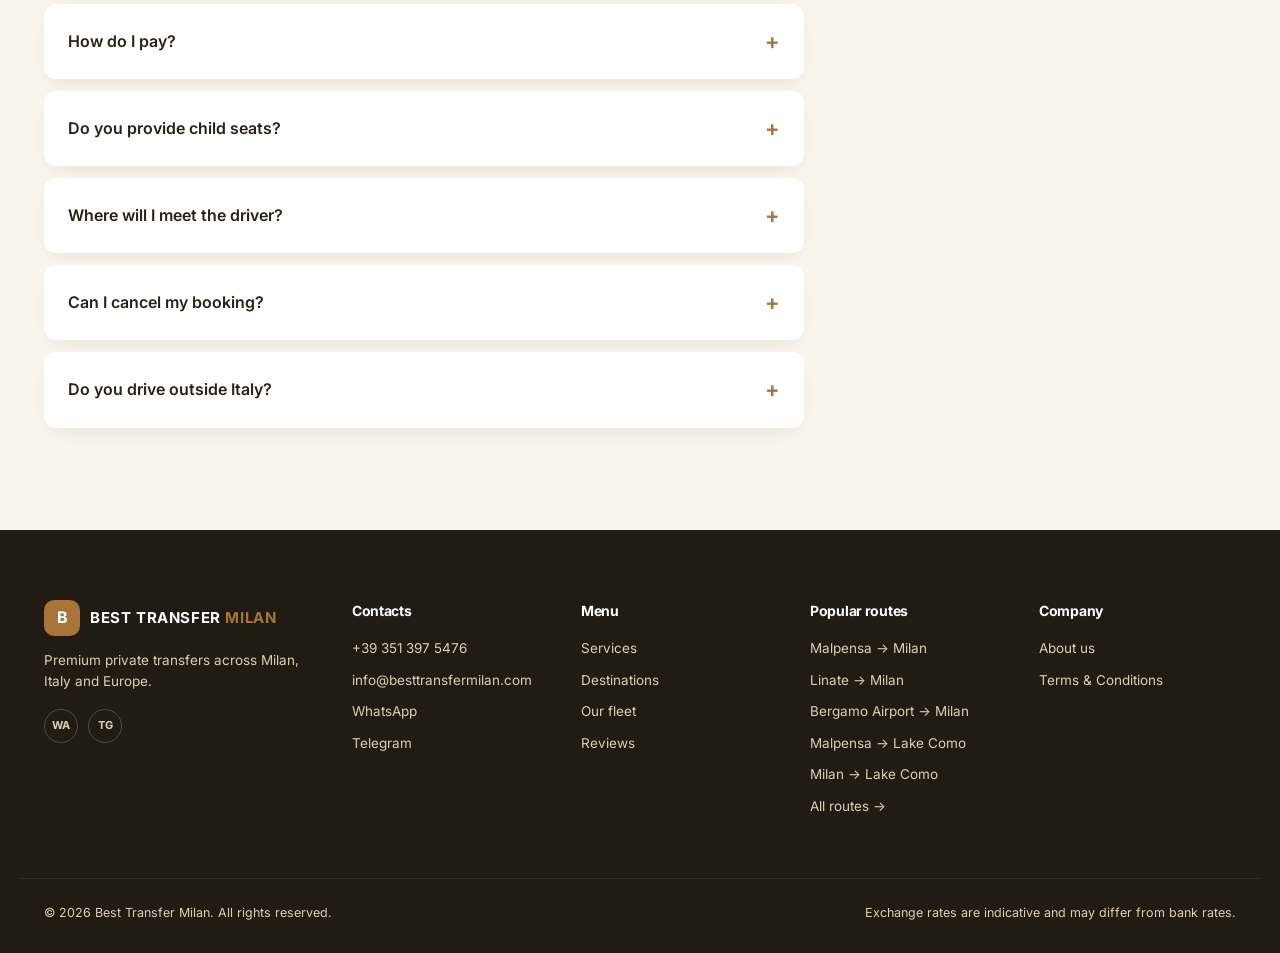
==== commit 6ca3b206: "Restore the client's original 'from' prices on the homepage Reverts abcdaa1: the client reports the " ====
--- a/index.html
+++ b/index.html
@@ -499,6 +499,6 @@
   </div>
 </footer>
 
-<script src="script.js?v=35"></script>
+<script src="script.js?v=34"></script>
 </body>
 </html>
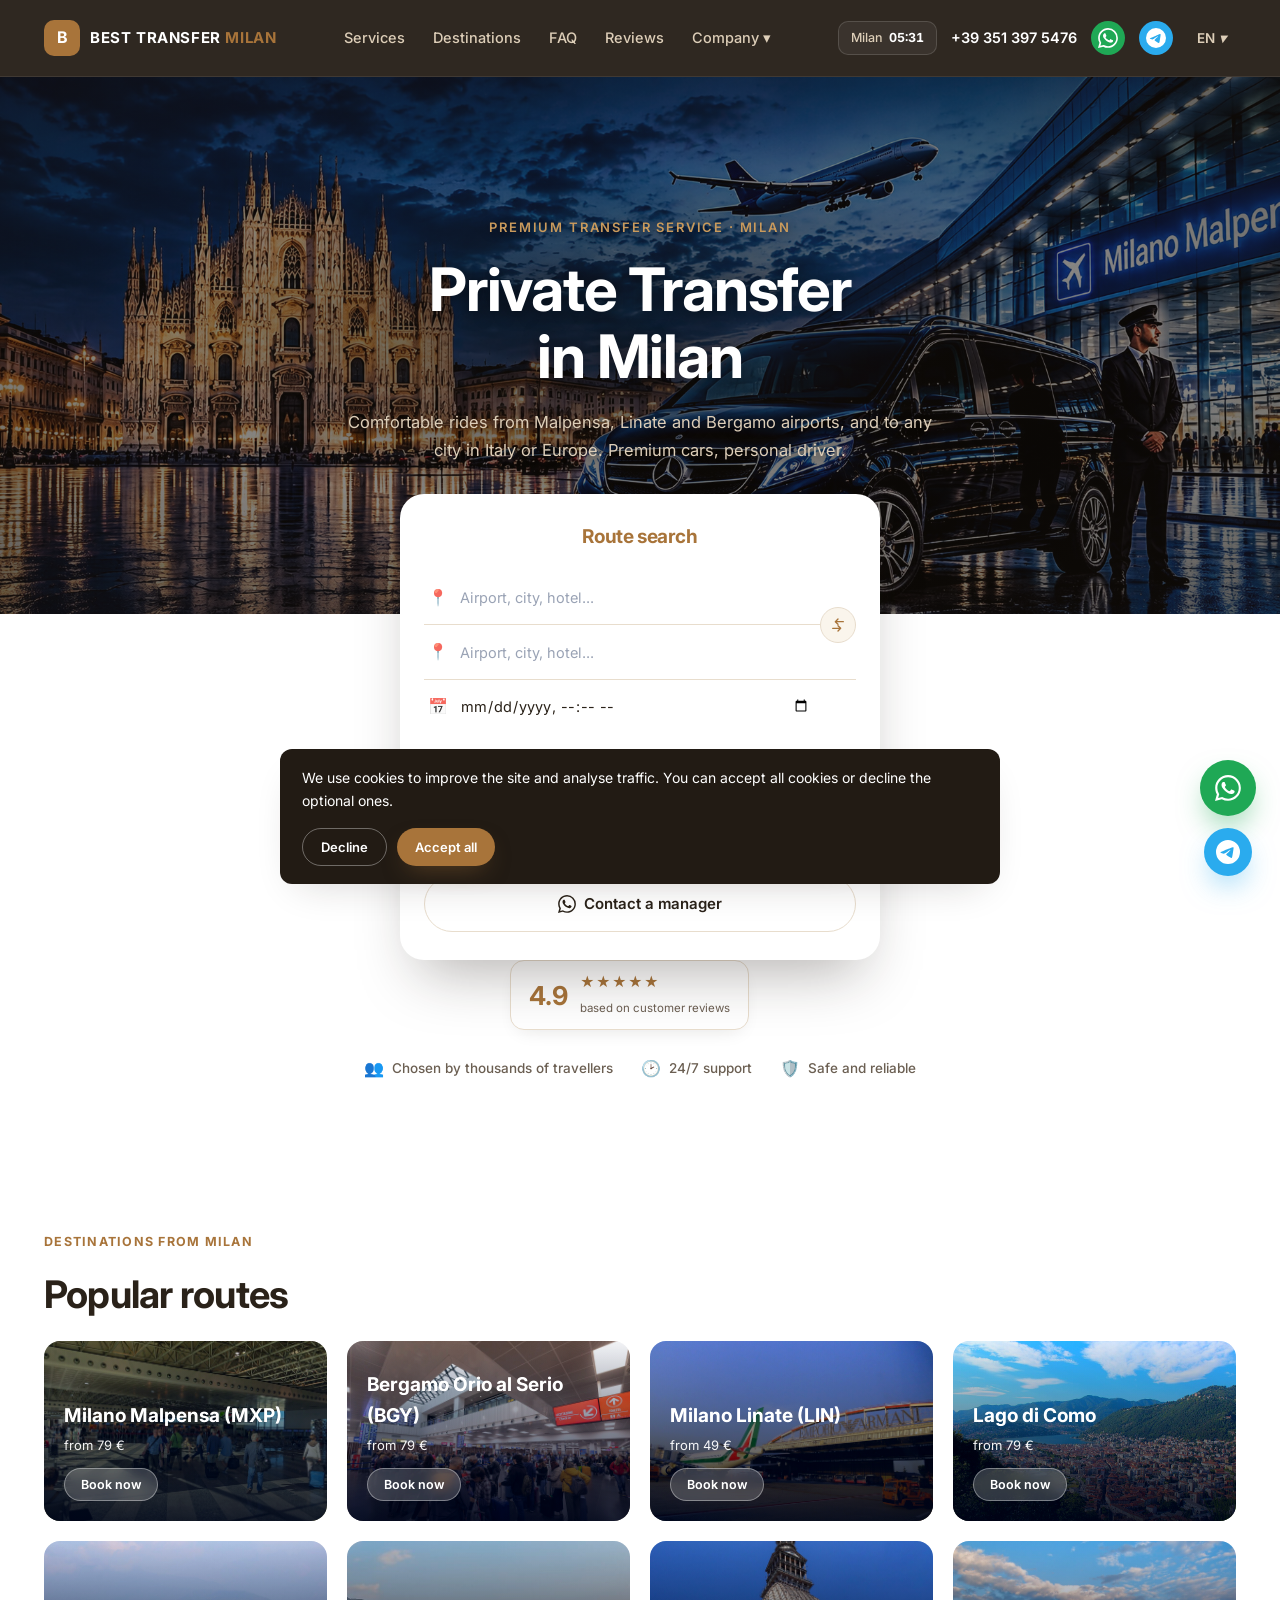
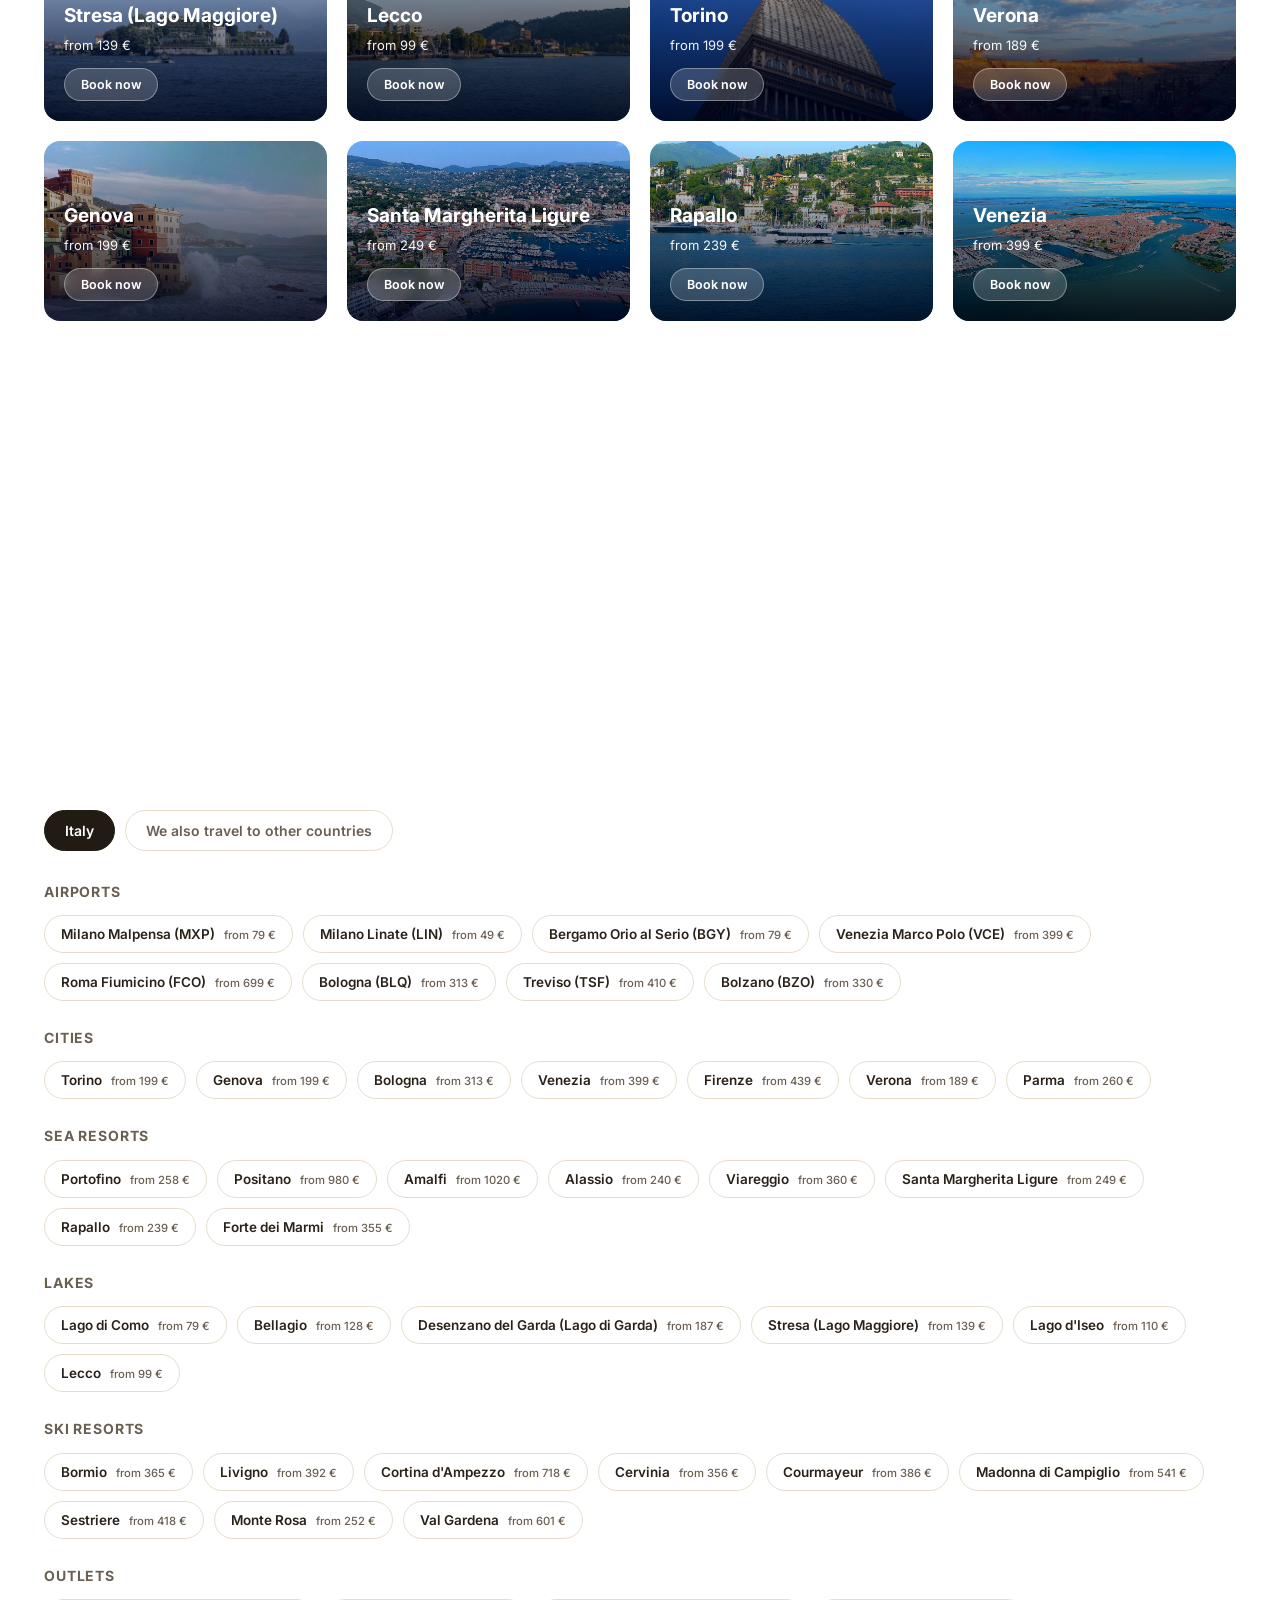
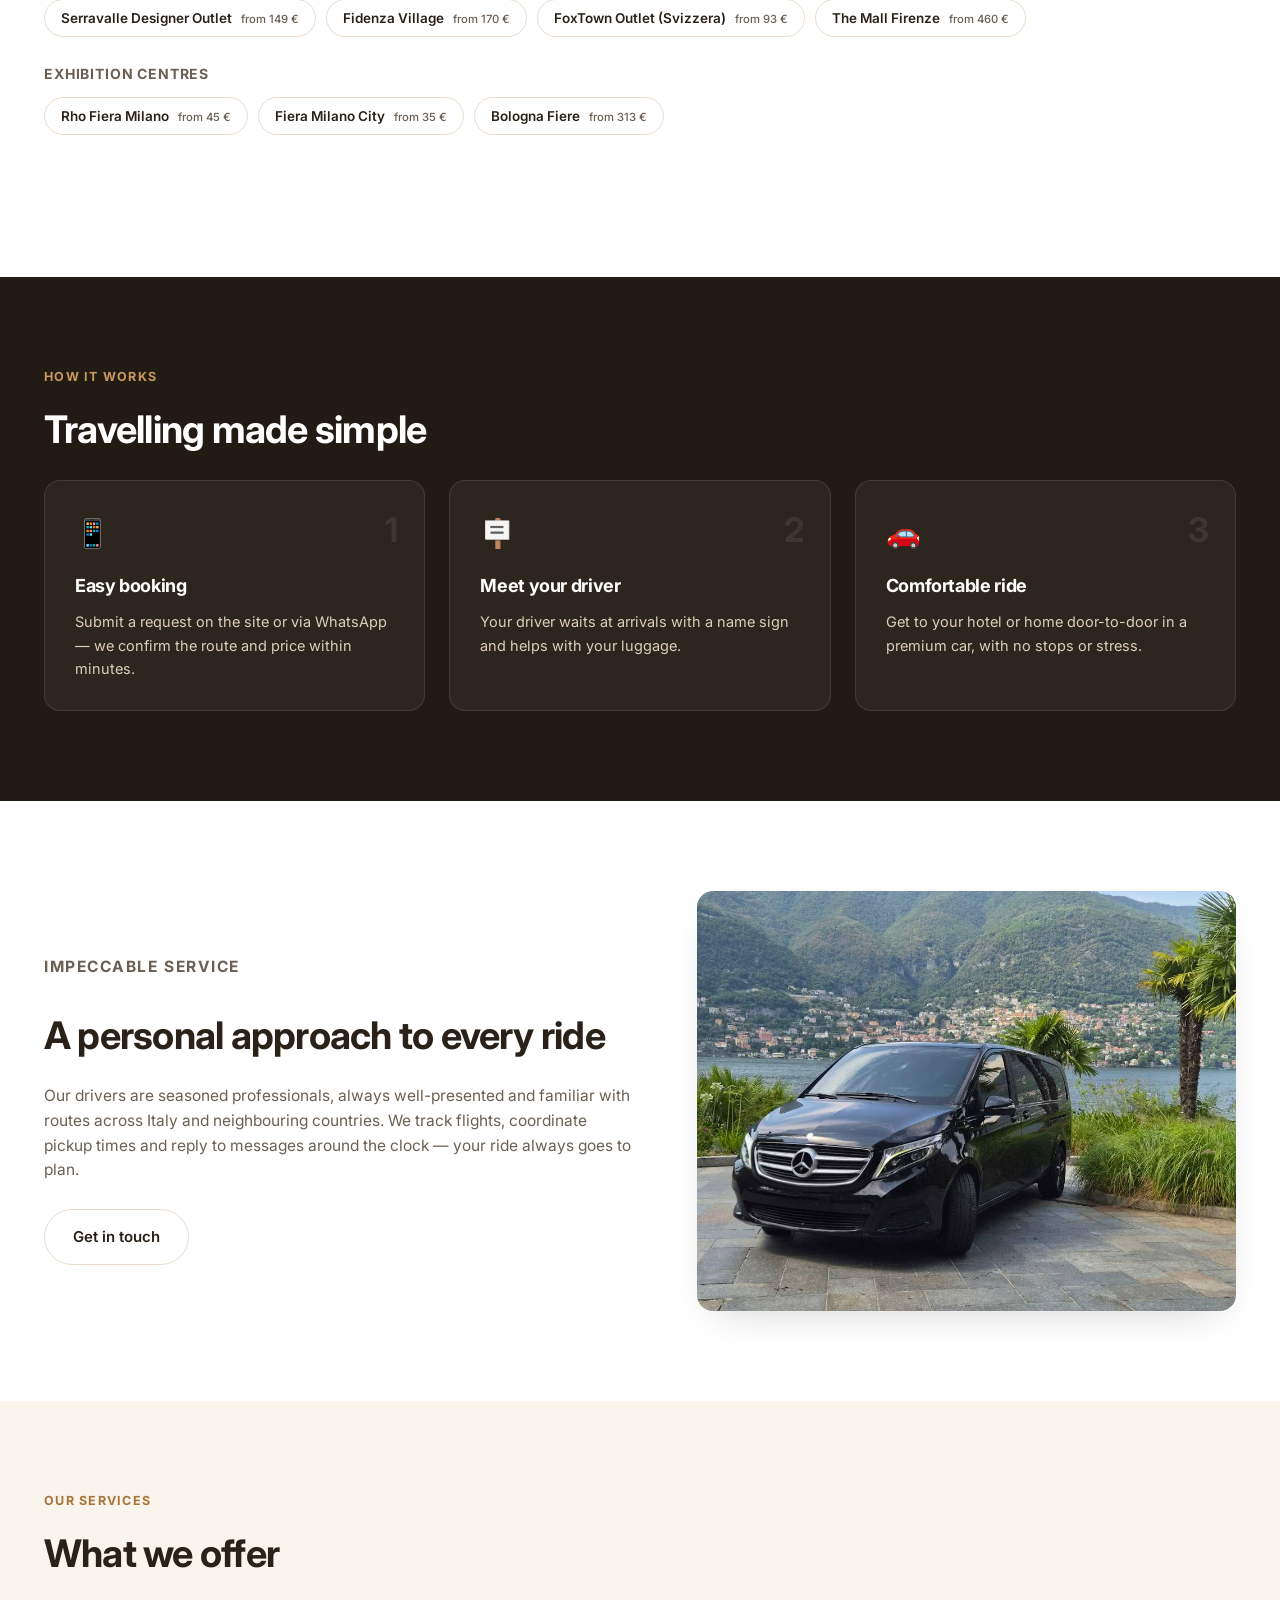
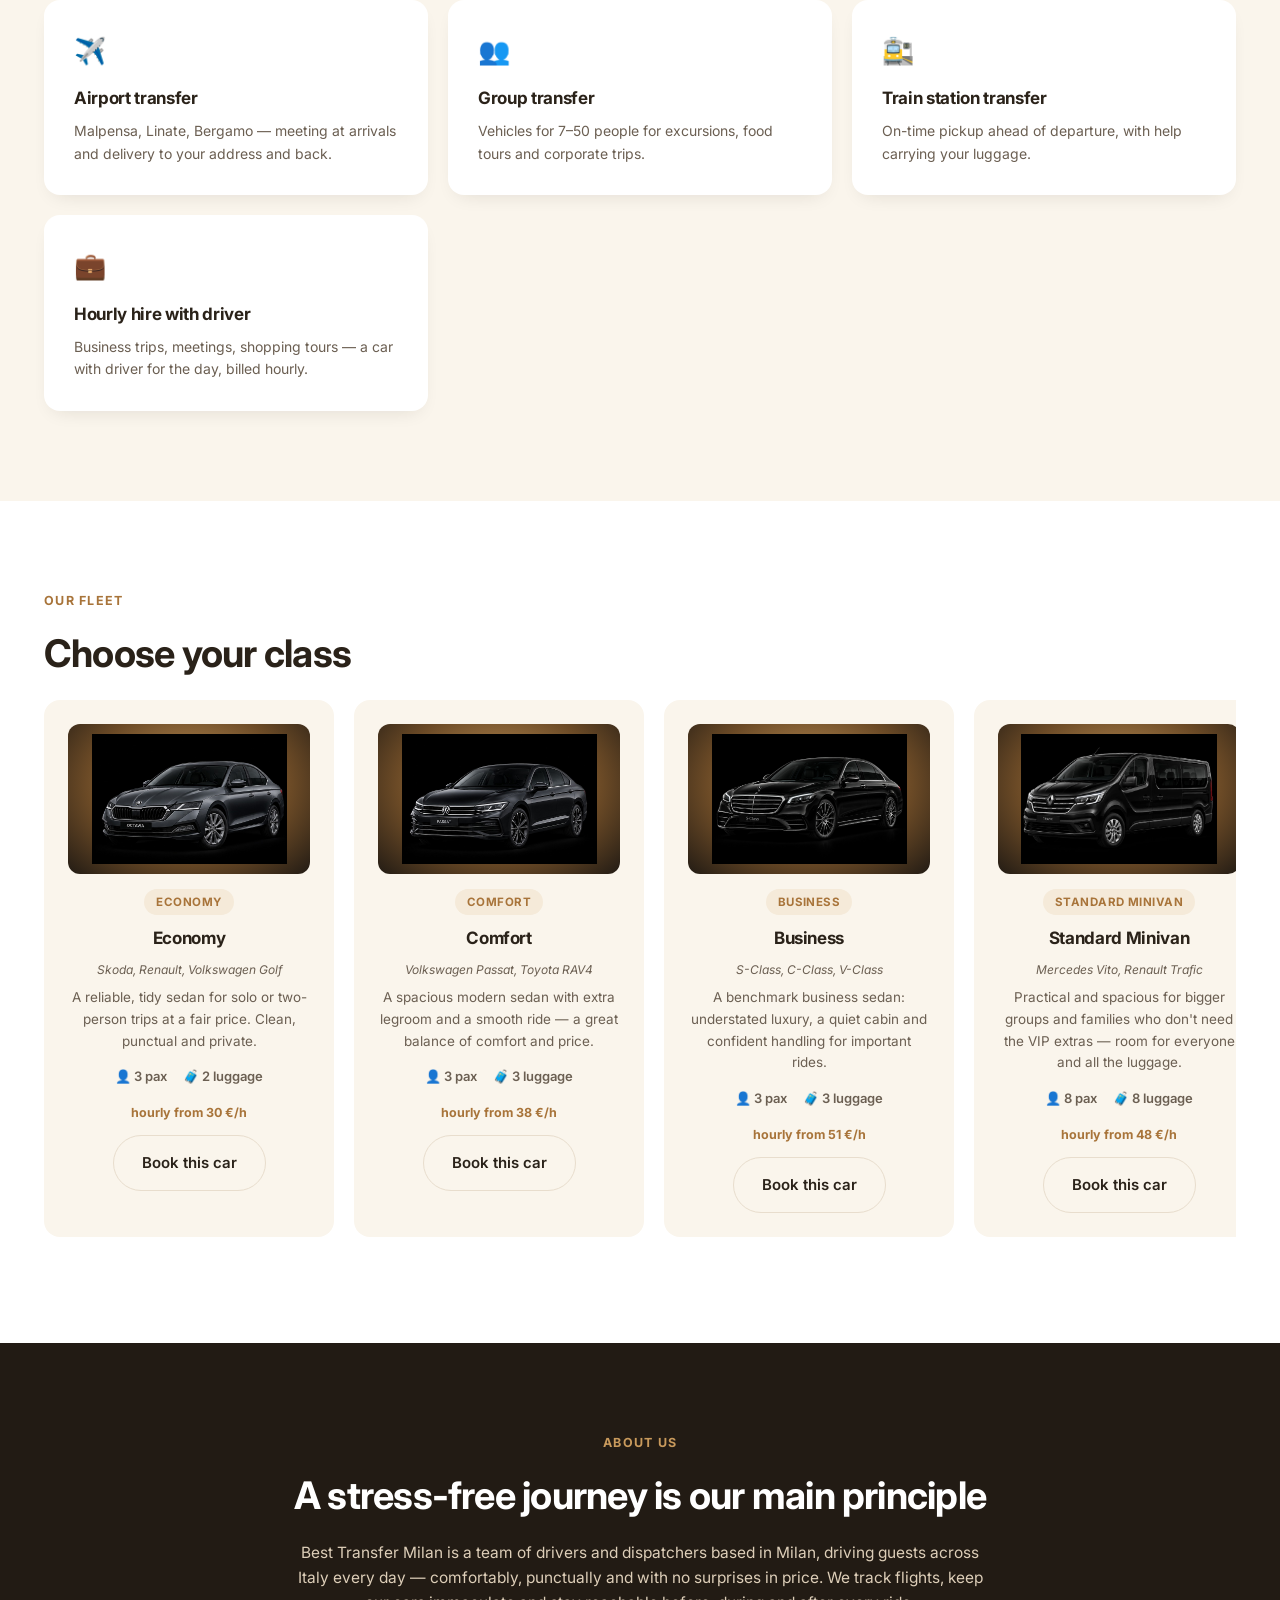
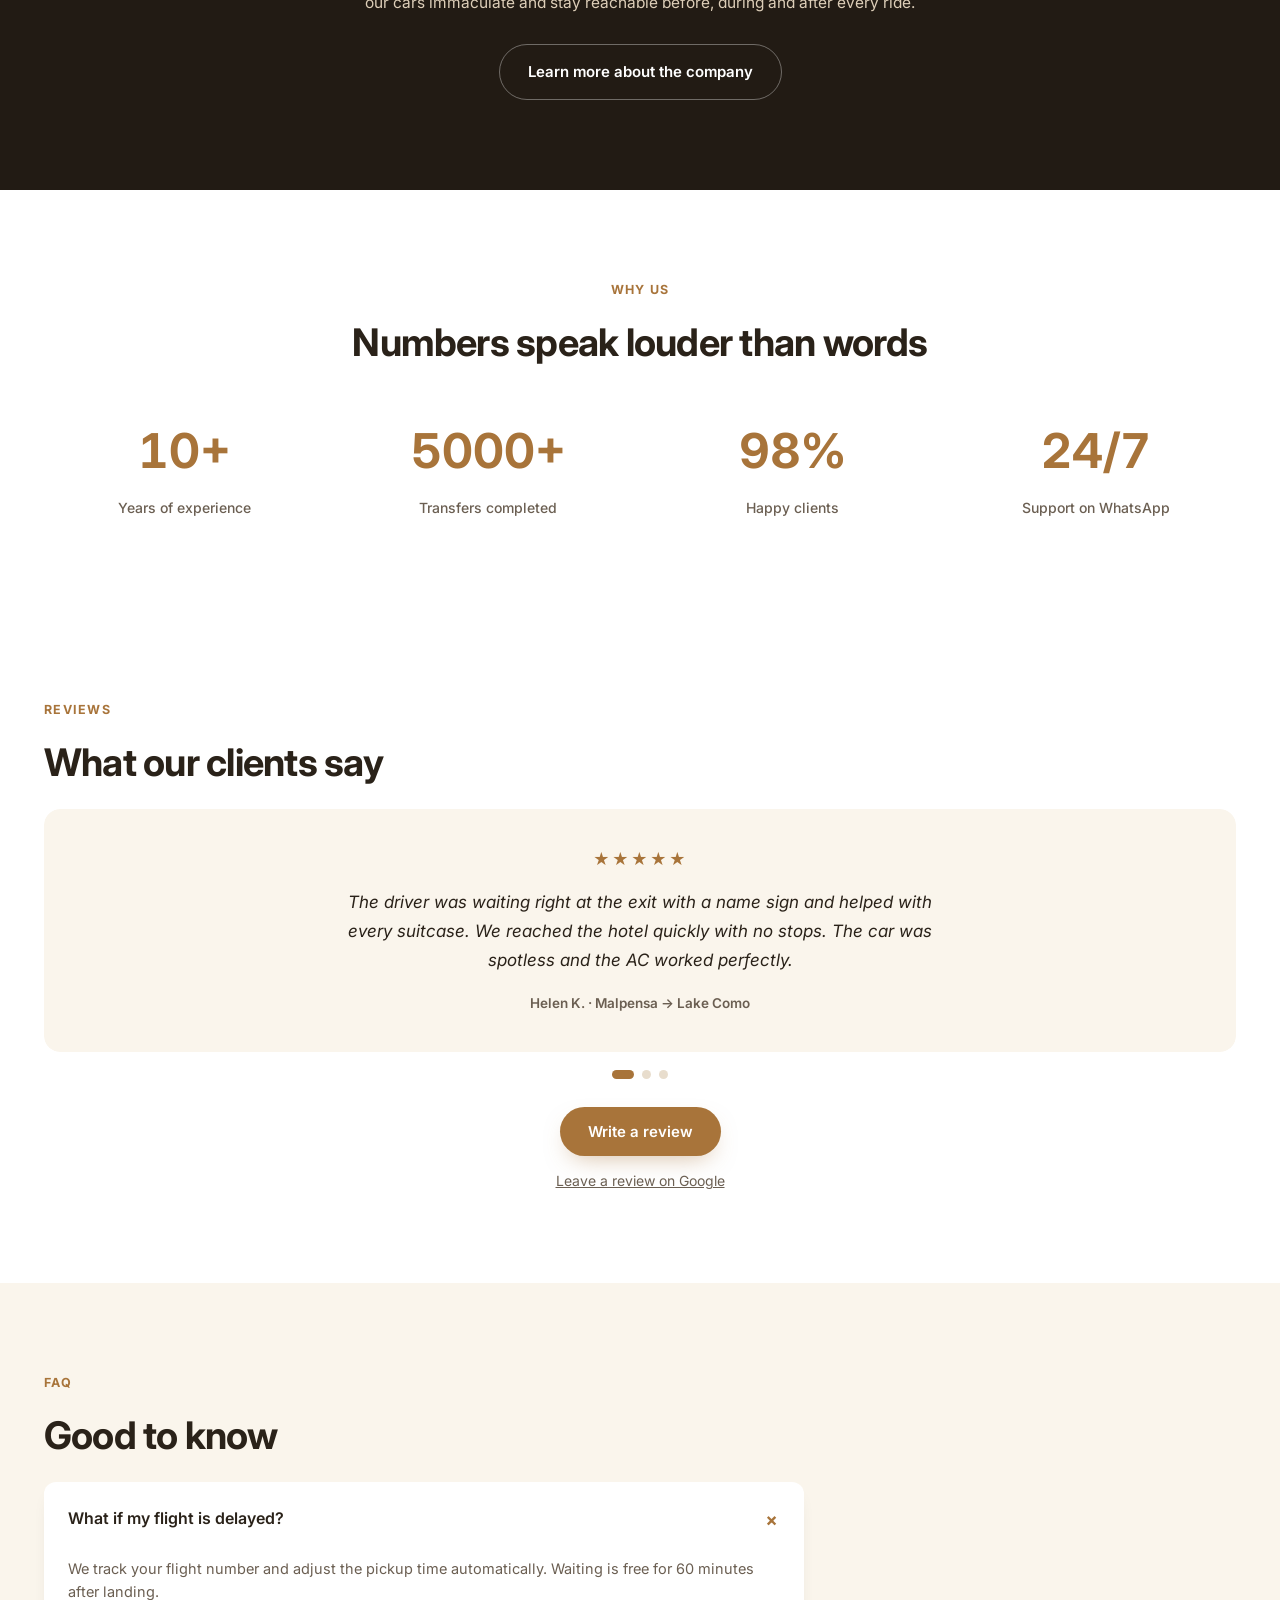
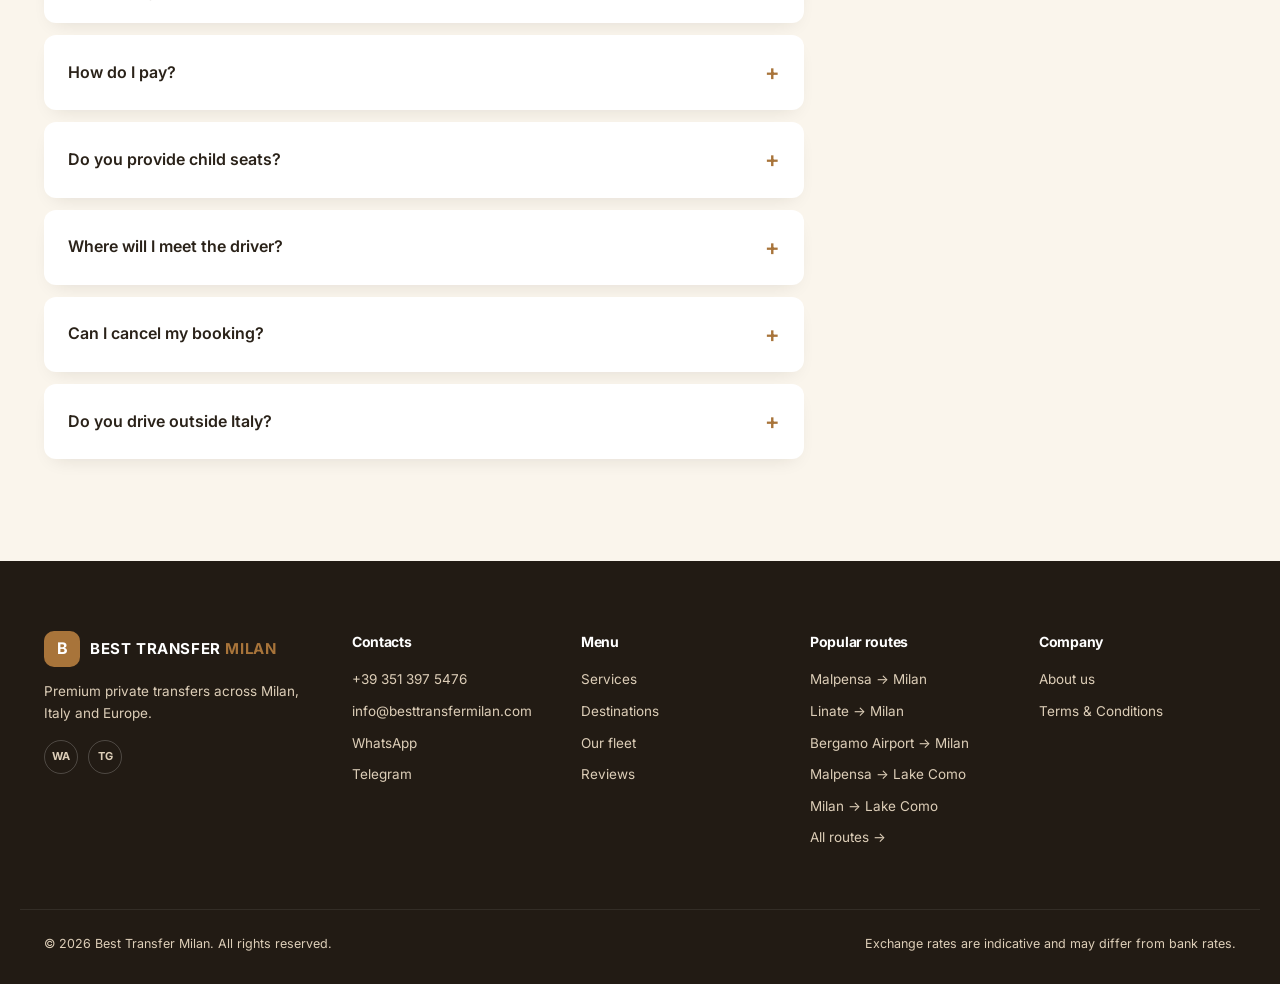
==== commit 18150d23: "Add an on-site review form and fix modal field layout on phones 'Write a review' opens a form (stars" ====
--- a/index.html
+++ b/index.html
@@ -53,7 +53,7 @@
   }]
 }
 </script>
-<link rel="stylesheet" href="style.css?v=40">
+<link rel="stylesheet" href="style.css?v=41">
 <script src="/tracking.js?v=1"></script>
 </head>
 <body>
@@ -377,7 +377,8 @@
       </div>
       <div class="reviews__dots" id="reviewsDots"></div>
       <div class="reviews__cta reveal">
-        <a href="https://g.page/r/CT3_YESfrUpTEBM/review" target="_blank" rel="noopener" class="btn btn--gold" data-i18n="review_cta">Залишити відгук у Google</a>
+        <button type="button" class="btn btn--gold" id="openReview" data-i18n="rv_open">Написати відгук</button>
+        <a href="https://g.page/r/CT3_YESfrUpTEBM/review" target="_blank" rel="noopener" class="reviews__google" data-i18n="review_cta">Залишити відгук у Google</a>
       </div>
     </div>
   </section>
@@ -430,11 +431,51 @@
       <p class="form__error" id="modalError" hidden data-i18n="m_error">Будь ласка, заповніть ім'я та телефон коректно.</p>
       <a href="https://wa.me/390000000000" target="_blank" rel="noopener" class="btn btn--wa modal__submit" id="modalWaBtn">
         <svg viewBox="0 0 24 24" fill="currentColor" width="18" height="18"><path d="M17.47 14.38c-.3-.15-1.76-.87-2.03-.97-.27-.1-.47-.15-.67.15-.2.3-.77.97-.94 1.16-.17.2-.35.22-.64.08-.3-.15-1.26-.46-2.39-1.48-.88-.79-1.48-1.76-1.65-2.06-.17-.3-.02-.46.13-.61.13-.13.3-.35.45-.52.15-.17.2-.3.3-.5.1-.2.05-.37-.02-.52-.08-.15-.67-1.61-.92-2.21-.24-.58-.49-.5-.67-.51-.17-.01-.37-.01-.57-.01-.2 0-.52.07-.79.37-.27.3-1.04 1.02-1.04 2.48 0 1.46 1.07 2.88 1.21 3.07.15.2 2.1 3.2 5.08 4.49.71.3 1.26.49 1.69.62.71.23 1.36.2 1.87.12.57-.09 1.76-.72 2.01-1.41.25-.69.25-1.29.17-1.41-.07-.12-.27-.2-.57-.35M12.05 21.9h-.01a9.87 9.87 0 0 1-5.03-1.38l-.36-.21-3.74.98 1-3.65-.24-.37a9.86 9.86 0 0 1-1.51-5.26C2.17 6.6 6.6 2.16 12.06 2.16c2.64 0 5.12 1.03 6.99 2.9a9.82 9.82 0 0 1 2.89 6.99c0 5.45-4.44 9.88-9.89 9.88M20.46 3.6A11.82 11.82 0 0 0 12.06 0C5.5 0 .17 5.33.17 11.89c0 2.1.55 4.14 1.59 5.95L0 24l6.3-1.65a11.88 11.88 0 0 0 5.68 1.45h.01c6.55 0 11.89-5.34 11.89-11.89a11.82 11.82 0 0 0-3.42-8.3" /></svg>
-        <span data-i18n="m_whatsapp">Написати у WhatsApp</span>
+        <span data-i18n="m_whatsapp">Продовжити у WhatsApp</span>
       </a>
       <div class="form__success" id="modalSuccess" hidden>
         <div class="form__success-icon">✓</div>
         <p data-i18n="m_success">Дякуємо за заявку! Ми зв'яжемося з вами найближчим часом.</p>
+      </div>
+    </form>
+  </div>
+</div>
+
+<!-- ===== REVIEW MODAL ===== -->
+<div class="modal" id="reviewModal" hidden>
+  <div class="modal__backdrop" id="reviewBackdrop"></div>
+  <div class="modal__box">
+    <button type="button" class="modal__close" id="reviewClose" aria-label="Close">✕</button>
+    <h3 class="modal__title" data-i18n="rv_title">Ваш відгук</h3>
+    <p class="modal__route" data-i18n="rv_note">Розкажіть, як пройшла поїздка. Ми опублікуємо ваш відгук на сайті.</p>
+    <form class="modal__form" id="reviewForm" novalidate>
+      <div class="field field--wide">
+        <div class="rv-stars" id="rvStars" role="radiogroup" aria-label="Rating">
+          <button type="button" data-v="1" class="is-on" aria-label="1">★</button><button type="button" data-v="2" class="is-on" aria-label="2">★</button><button type="button" data-v="3" class="is-on" aria-label="3">★</button><button type="button" data-v="4" class="is-on" aria-label="4">★</button><button type="button" data-v="5" class="is-on" aria-label="5">★</button>
+        </div>
+      </div>
+      <div class="field">
+        <label for="rvName" data-i18n="m_name">Ваше ім'я</label>
+        <input type="text" id="rvName" required>
+      </div>
+      <div class="field">
+        <label for="rvRoute" data-i18n="rv_route">Маршрут (необов'язково)</label>
+        <input type="text" id="rvRoute" data-i18n-placeholder="rv_route_ph" placeholder="Мальпенса → Мілан">
+      </div>
+      <div class="field field--wide">
+        <label for="rvText" data-i18n="rv_text">Ваш відгук</label>
+        <textarea id="rvText" rows="4" required data-i18n-placeholder="rv_text_ph" placeholder="Як пройшла поїздка?"></textarea>
+      </div>
+      <p class="form__error" id="rvError" hidden data-i18n="rv_error">Будь ласка, вкажіть ім'я та напишіть кілька слів.</p>
+      <a href="https://wa.me/393513975476" target="_blank" rel="noopener" class="btn btn--wa modal__submit" id="rvSend">
+        <svg viewBox="0 0 24 24" fill="currentColor" width="18" height="18"><path d="M17.47 14.38c-.3-.15-1.76-.87-2.03-.97-.27-.1-.47-.15-.67.15-.2.3-.77.97-.94 1.16-.17.2-.35.22-.64.08-.3-.15-1.26-.46-2.39-1.48-.88-.79-1.48-1.76-1.65-2.06-.17-.3-.02-.46.13-.61.13-.13.3-.35.45-.52.15-.17.2-.3.3-.5.1-.2.05-.37-.02-.52-.08-.15-.67-1.61-.92-2.21-.24-.58-.49-.5-.67-.51-.17-.01-.37-.01-.57-.01-.2 0-.52.07-.79.37-.27.3-1.04 1.02-1.04 2.48 0 1.46 1.07 2.88 1.21 3.07.15.2 2.1 3.2 5.08 4.49.71.3 1.26.49 1.69.62.71.23 1.36.2 1.87.12.57-.09 1.76-.72 2.01-1.41.25-.69.25-1.29.17-1.41-.07-.12-.27-.2-.57-.35M12.05 21.9h-.01a9.87 9.87 0 0 1-5.03-1.38l-.36-.21-3.74.98 1-3.65-.24-.37a9.86 9.86 0 0 1-1.51-5.26C2.17 6.6 6.6 2.16 12.06 2.16c2.64 0 5.12 1.03 6.99 2.9a9.82 9.82 0 0 1 2.89 6.99c0 5.45-4.44 9.88-9.89 9.88M20.46 3.6A11.82 11.82 0 0 0 12.06 0C5.5 0 .17 5.33.17 11.89c0 2.1.55 4.14 1.59 5.95L0 24l6.3-1.65a11.88 11.88 0 0 0 5.68 1.45h.01c6.55 0 11.89-5.34 11.89-11.89a11.82 11.82 0 0 0-3.42-8.3" /></svg>
+        <span data-i18n="rv_send">Надіслати відгук</span>
+      </a>
+      <p class="rv-hint" data-i18n="rv_hint">Відгук відкриється у WhatsApp уже готовим — просто натисніть «Надіслати».</p>
+      <div class="form__success" id="rvSuccess" hidden>
+        <div class="form__success-icon">★</div>
+        <p data-i18n="rv_success">Дякуємо за відгук! Будемо вдячні, якщо ви також залишите його в Google:</p>
+        <a href="https://g.page/r/CT3_YESfrUpTEBM/review" target="_blank" rel="noopener" class="btn btn--outline" data-i18n="review_cta">Залишити відгук у Google</a>
       </div>
     </form>
   </div>
@@ -499,6 +540,6 @@
   </div>
 </footer>
 
-<script src="script.js?v=34"></script>
+<script src="script.js?v=39"></script>
 </body>
 </html>
--- a/style.css
+++ b/style.css
@@ -431,3 +431,16 @@
 }
 
 .reviews__cta{display:flex;justify-content:center;margin-top:28px}
+.reviews__cta{flex-direction:column;align-items:center;gap:14px}
+.reviews__google{font-size:14px;color:var(--text-soft);text-decoration:underline}
+.reviews__google:hover{color:var(--gold)}
+.rv-stars{display:flex;gap:6px;justify-content:center}
+.rv-stars button{font-size:34px;line-height:1;color:var(--border);background:none;border:0;cursor:pointer;padding:2px}
+.rv-stars button.is-on{color:var(--gold-light)}
+.rv-hint{grid-column:1/-1;font-size:13px;color:var(--text-soft);text-align:center}
+@media (max-width:560px){#reviewForm{grid-template-columns:1fr}}
+.modal__form .field{display:flex;flex-direction:column;gap:6px;min-width:0}
+.modal__form .field label{font-size:13px;font-weight:500}
+.modal__form .field input,.modal__form .field textarea{width:100%;padding:12px 14px;border-radius:var(--radius-sm);font:inherit;font-size:16px;outline:none}
+.modal__form .field textarea{resize:vertical;min-height:96px}
+@media (max-width:560px){.modal__form{grid-template-columns:1fr}.modal__box{padding:28px 20px}}
